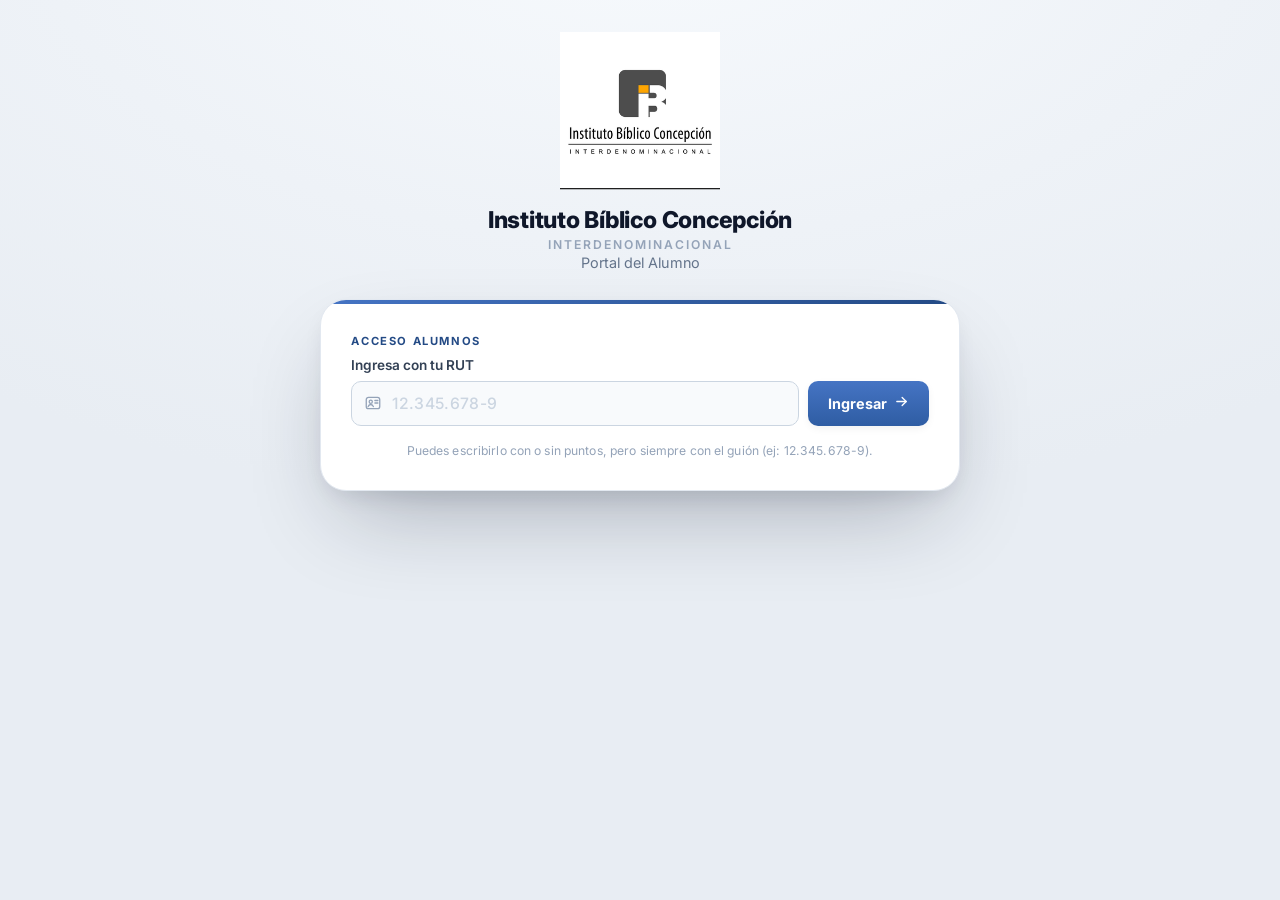
==== index.html @ 270c4358 "Activar entrega de trabajos con la aplicación web de Google Apps Script Co-Authored-By: Claude Opus " ====
<!DOCTYPE html>
<html lang="es">
<head>
<meta charset="UTF-8">
<meta name="viewport" content="width=device-width, initial-scale=1.0">
<title>Portal del Alumno · Instituto Bíblico Concepción</title>
<link rel="preconnect" href="https://fonts.googleapis.com">
<link rel="preconnect" href="https://fonts.gstatic.com" crossorigin>
<link href="https://fonts.googleapis.com/css2?family=Inter:wght@400;500;600;700;800&display=swap" rel="stylesheet">
<style>
/* =====================================================================
   DESIGN TOKENS
   ===================================================================== */
:root {
  --blue-50:  #eef4fc;
  --blue-100: #dce7f7;
  --blue-400: #4574c4;
  --blue-500: #2f5da3;
  --blue-600: #234a85;
  --blue-700: #1a3866;
  --ink-900: #0f172a;
  --ink-800: #1e293b;
  --ink-700: #334155;
  --ink-500: #64748b;
  --ink-400: #94a3b8;
  --ink-300: #cbd5e1;
  --surface: #ffffff;
  --surface-soft: #f8fafc;
  --surface-sunk: #eef2f7;
  --border: #e2e8f0;
  --border-strong: #cbd5e1;
  --success-bg: #e6f9f0; --success: #17915a;
  --danger-bg:  #fdeeee; --danger:  #c8392f;
  --warn-bg:    #fff6e0; --warn:    #b9740f;
  --info-bg:    #eaf1ff; --info:    #2b6cb0;
  --violet-bg:  #f3e8ff; --violet:  #7c3aed;
  --sidebar-bg: linear-gradient(165deg, #0a1730 0%, #132a4d 55%, #1b3663 100%);
  --sidebar-text: rgba(255,255,255,.66);
  --sidebar-text-strong: #ffffff;
  --sidebar-accent: #63a4ff;
  --sidebar-accent-strong: #8fc0ff;
  --sidebar-active-bg: linear-gradient(90deg, rgba(99,164,255,.24), rgba(99,164,255,.09));
  --sidebar-hover-bg: rgba(99,164,255,.12);
  --sidebar-border: rgba(255,255,255,.08);
  --radius-xs: 8px; --radius-sm: 10px; --radius-md: 14px; --radius-lg: 20px; --radius-xl: 26px;
  --shadow-xs: 0 1px 2px rgba(15,23,42,.05);
  --shadow-sm: 0 3px 10px -2px rgba(15,23,42,.08);
  --shadow-md: 0 10px 28px -8px rgba(15,23,42,.14);
  --shadow-lg: 0 24px 55px -16px rgba(15,23,42,.22);
  --shadow-xl: 0 40px 90px -24px rgba(15,23,42,.30), 0 10px 26px -10px rgba(15,23,42,.14);
  --ease: cubic-bezier(.4,0,.2,1);
}

* { box-sizing: border-box; margin: 0; padding: 0; }
body {
  font-family: 'Inter', -apple-system, BlinkMacSystemFont, 'Segoe UI', Roboto, Arial, sans-serif;
  background: radial-gradient(1100px 600px at 50% -10%, #f7fafd 0%, #eef2f7 55%, #e8edf3 100%);
  color: var(--ink-900);
  min-height: 100vh;
  padding: 2rem 1rem;
  -webkit-font-smoothing: antialiased;
}
.container { max-width: 640px; margin: 0 auto; transition: max-width .3s var(--ease); }
body.logged-in .container { max-width: 1060px; }

.header { text-align: center; margin-bottom: 1.75rem; transition: margin .25s var(--ease); }
.header img { width: 160px; height: 160px; object-fit: contain; margin-bottom: 0.6rem; transition: width .25s var(--ease), height .25s var(--ease); }
.header h1 { font-size: 1.45rem; color: var(--ink-900); font-weight: 800; margin-bottom: 0.2rem; letter-spacing: -0.01em; }
.header .sub1 { color: var(--ink-400); font-size:0.76rem; letter-spacing:2px; text-transform:uppercase; margin-bottom:0.15rem; font-weight: 600; }
.header .sub2 { font-size: 0.9rem; color: var(--ink-500); }
body.logged-in .header { margin-bottom: 1.1rem; }
body.logged-in .header img { width: 84px; height: 84px; }
body.logged-in .header h1 { font-size: 1.18rem; }

.card {
  position: relative;
  background: var(--surface);
  border: 1px solid var(--border);
  border-radius: var(--radius-xl);
  padding: 2.1rem 1.9rem 1.9rem;
  box-shadow: var(--shadow-xl), inset 0 1px 0 rgba(255,255,255,.7);
  overflow: hidden;
}
.card::before {
  content: ""; position: absolute; top: 0; left: 0; right: 0; height: 4px;
  background: linear-gradient(90deg, var(--blue-400), var(--blue-600), var(--blue-400));
  background-size: 200% 100%;
}
.login-eyebrow {
  font-size: 0.7rem; font-weight: 700; letter-spacing: 1.6px; text-transform: uppercase;
  color: var(--blue-600); margin-bottom: 0.55rem;
}
label { display: block; font-size: 0.85rem; color: var(--ink-700); margin-bottom: 8px; font-weight: 600; }
.input-row { display: flex; gap: 9px; }
.input-wrap { position: relative; flex: 1; min-width: 0; }
.input-wrap .input-icon {
  position: absolute; left: 13px; top: 50%; transform: translateY(-50%);
  color: var(--ink-400); display: flex; pointer-events: none; transition: color .18s var(--ease);
}
.input-wrap .input-icon svg { width: 18px; height: 18px; }
.input-wrap:focus-within .input-icon { color: var(--blue-500); }
input[type=text] {
  width: 100%; padding: 12px 15px 12px 40px; border: 1.5px solid var(--border-strong); border-radius: var(--radius-sm);
  font-size: 0.98rem; font-family: inherit; font-weight: 600; letter-spacing: 0.02em; color: var(--ink-900);
  outline: none; transition: border-color .18s var(--ease), box-shadow .18s var(--ease), background .18s var(--ease);
  background: var(--surface-soft);
}
input[type=text]::placeholder { font-weight: 500; color: var(--ink-300); }
input[type=text]:focus { border-color: var(--blue-400); box-shadow: 0 0 0 4px rgba(69,116,196,.16); background: var(--surface); }
input[type=text].input-invalid { border-color: #eab3ac; }
button {
  position: relative; padding: 11px 20px; background: linear-gradient(180deg, var(--blue-400), var(--blue-500));
  color: #fff; border: none; border-radius: var(--radius-sm); font-family: inherit; font-size: 0.9rem;
  cursor: pointer; font-weight: 700; white-space: nowrap; transition: transform .15s var(--ease), box-shadow .15s var(--ease), background .15s var(--ease), filter .15s var(--ease);
  box-shadow: var(--shadow-sm);
}
button:hover { background: linear-gradient(180deg, var(--blue-500), var(--blue-600)); transform: translateY(-2px); box-shadow: var(--shadow-md); }
button:active { transform: translateY(0); filter: brightness(.97); }
button:disabled { cursor: default; transform: none !important; }
#btn-ingresar { display: inline-flex; align-items: center; justify-content: center; min-width: 118px; }
#btn-ingresar .btn-idle { display: inline-flex; align-items: center; gap: 7px; }
#btn-ingresar .btn-idle svg { width: 15px; height: 15px; transition: transform .18s var(--ease); }
#btn-ingresar:hover .btn-idle svg { transform: translateX(2px); }
#btn-ingresar .btn-loading { display: none; align-items: center; gap: 8px; }
#btn-ingresar.is-loading .btn-idle { display: none; }
#btn-ingresar.is-loading .btn-loading { display: inline-flex; }
#btn-ingresar.is-loading { background: linear-gradient(180deg, var(--blue-500), var(--blue-600)); box-shadow: var(--shadow-sm); }
.spinner {
  width: 15px; height: 15px; border-radius: 50%;
  border: 2px solid rgba(255,255,255,.45); border-top-color: #fff;
  animation: spin .65s linear infinite;
}
@keyframes spin { to { transform: rotate(360deg); } }
.error {
  display: none; align-items: flex-start; gap: 9px;
  background: var(--danger-bg); border: 1px solid #f6c9c5; border-radius: var(--radius-sm);
  padding: 11px 13px; font-size: 0.84rem; color: var(--danger); margin-top: 12px; line-height: 1.45;
}
.error .error-icon { flex-shrink: 0; margin-top: 1px; }
.error .error-icon svg { width: 16px; height: 16px; }
.hint { font-size: 0.76rem; color: var(--ink-400); text-align: center; margin-top: 16px; line-height: 1.5; letter-spacing: 0.01em; }

/* =====================================================================
   DASHBOARD SHELL
   ===================================================================== */
#vista-panel { display: none; }
.dashboard-shell {
  background: var(--surface);
  border: 1px solid var(--border);
  border-radius: var(--radius-lg);
  box-shadow: var(--shadow-lg);
  overflow: hidden;
}
.dashboard-topbar {
  display: flex; align-items: center; gap: 14px;
  padding: 1.1rem 1.4rem; border-bottom: 1px solid var(--border);
  background: var(--surface-soft);
}
.avatar {
  width: 46px; height: 46px; border-radius: 50%;
  background: linear-gradient(160deg, var(--blue-100), #b9d0ee);
  color: var(--blue-700); display: flex; align-items: center; justify-content: center;
  font-size: 15px; font-weight: 800; flex-shrink: 0; box-shadow: inset 0 0 0 1px rgba(35,74,133,.18);
}
.alumno-nombre { font-size: 1rem; font-weight: 700; color: var(--ink-900); line-height: 1.25; }
.alumno-rut { font-size: 0.79rem; color: var(--ink-400); margin-top: 1px; }
.topbar-actions { margin-left: auto; display: flex; align-items: center; gap: 8px; }
.icon-btn {
  display: inline-flex; align-items: center; justify-content: center;
  width: 34px; height: 34px; border-radius: var(--radius-xs);
  background: var(--surface); border: 1px solid var(--border-strong); color: var(--ink-500);
  cursor: pointer; transition: all .15s var(--ease); box-shadow: none;
}
.icon-btn:hover { color: var(--blue-600); border-color: var(--blue-400); background: var(--blue-50); transform: none; box-shadow: var(--shadow-xs); }
.icon-btn svg { width: 17px; height: 17px; }
.btn-salir {
  display: inline-flex; align-items: center; gap: 6px;
  background: var(--surface); color: var(--ink-500); border: 1px solid var(--border-strong);
  font-size: 0.78rem; font-weight: 600; padding: 8px 13px; border-radius: var(--radius-xs); box-shadow: none;
}
.btn-salir svg { width: 15px; height: 15px; }
.btn-salir:hover { background: var(--danger-bg); color: var(--danger); border-color: #f3c9c3; transform: none; box-shadow: none; }

.app-shell { display: flex; align-items: stretch; min-height: 480px; }

/* ---- Sidebar / nav ---- */
.sidebar {
  width: 250px; flex-shrink: 0; background: var(--sidebar-bg);
  display: flex; flex-direction: column; gap: 4px; padding: 1rem 0.85rem;
  transition: width .22s var(--ease), padding .22s var(--ease);
}
.sidebar.collapsed { width: 72px; padding: 1rem 0.6rem; }
.sidebar-toggle {
  align-self: flex-end; display: inline-flex; align-items: center; justify-content: center;
  width: 30px; height: 30px; border-radius: var(--radius-xs); margin-bottom: 8px;
  background: transparent; border: 1px solid var(--sidebar-border); color: var(--sidebar-text);
  cursor: pointer; transition: all .18s var(--ease); box-shadow: none;
}
.sidebar-toggle:hover { background: var(--sidebar-hover-bg); color: #fff; transform: none; box-shadow: none; }
.sidebar-toggle svg { width: 15px; height: 15px; transition: transform .22s var(--ease); }
.sidebar.collapsed .sidebar-toggle { align-self: center; }
.sidebar.collapsed .sidebar-toggle svg { transform: rotate(180deg); }

.nav-list { display: flex; flex-direction: column; gap: 2px; flex: 1; }
.nav-item {
  display: flex; align-items: center; gap: 12px; width: 100%;
  padding: 10px 12px; border-radius: var(--radius-sm); border: none; background: transparent;
  color: var(--sidebar-text); font-family: inherit; font-size: 0.85rem; font-weight: 600;
  text-align: left; cursor: pointer; transition: background .18s var(--ease), color .18s var(--ease), transform .18s var(--ease);
  box-shadow: none; position: relative;
}
.nav-item:hover { background: var(--sidebar-hover-bg); color: var(--sidebar-text-strong); transform: translateX(2px); box-shadow: none; }
.nav-item.active {
  background: var(--sidebar-active-bg); color: var(--sidebar-accent-strong); font-weight: 700;
  box-shadow: inset 3px 0 0 var(--sidebar-accent), 0 4px 14px -6px rgba(99,164,255,.45);
}
.nav-item.active:hover { transform: none; }
.nav-item svg { width: 19px; height: 19px; flex-shrink: 0; }
.nav-item .nav-label { overflow: hidden; text-overflow: ellipsis; white-space: nowrap; }
.sidebar.collapsed .nav-item { justify-content: center; padding: 10px; }
.sidebar.collapsed .nav-item .nav-label { display: none; }
.nav-exit {
  display: none; /* the topbar already exposes Salir; kept for potential future use */
}

/* ---- Main content ---- */
.main-content { flex: 1; min-width: 0; padding: 1.6rem; background: var(--surface); overflow-x: hidden; }

@media (min-width: 769px) {
  .sidebar-toggle { display: inline-flex; }
}
@media (max-width: 768px) {
  .app-shell { flex-direction: column; }
  .sidebar {
    width: 100% !important; padding: .85rem; background: var(--surface-soft);
    border-bottom: 1px solid var(--border);
  }
  .sidebar-toggle { display: none; }
  .nav-list { display: grid; grid-template-columns: repeat(4, minmax(0, 1fr)); gap: 8px; }
  .nav-item {
    flex-direction: column; gap: 6px; padding: 10px 4px; text-align: center; min-width: 0;
    color: var(--ink-500); background: var(--surface); border: 1px solid var(--border);
    font-size: 0.68rem; line-height: 1.2; box-shadow: var(--shadow-xs);
  }
  .nav-item svg { width: 20px; height: 20px; }
  .nav-item .nav-label { white-space: normal; overflow: visible; text-overflow: clip; overflow-wrap: break-word; }
  .nav-item:hover { background: var(--blue-50); color: var(--blue-600); border-color: var(--blue-400); }
  .nav-item.active { background: var(--blue-100); color: var(--blue-700); border-color: var(--blue-400); box-shadow: none; }
  .main-content { padding: 1.1rem .95rem; }
}

/* =====================================================================
   Cards & content components
   ===================================================================== */
.curso-card {
  background: var(--surface); border: 1px solid var(--border); border-radius: var(--radius-md);
  padding: 1.25rem 1.3rem; margin-bottom: 16px; box-shadow: var(--shadow-xs);
  transition: box-shadow .18s var(--ease), border-color .18s var(--ease);
}
.curso-card:hover { box-shadow: var(--shadow-sm); border-color: var(--border-strong); }
.curso-titulo { display:flex; align-items:center; gap:9px; font-size: 1rem; font-weight: 700; color: var(--ink-900); margin-bottom: 1rem; letter-spacing: -0.005em; }
.curso-titulo svg { width: 18px; height: 18px; color: var(--blue-600); flex-shrink: 0; }
.curso-badge { display: inline-block; font-size: 0.72rem; font-weight: 700; padding: 3px 11px; border-radius: 99px; background: var(--blue-100); color: var(--blue-700); }

/* Asistencia */
.asistencia-summary {
  display: flex; align-items: center; justify-content: space-between;
  background: var(--surface-soft); border: 1px solid var(--border); border-radius: var(--radius-sm);
  padding: 13px 17px; margin-bottom: 12px;
}
.asistencia-pct { font-size: 1.4rem; font-weight: 800; letter-spacing: -0.02em; }
.asistencia-log { display: flex; flex-wrap: wrap; gap: 7px; }
.asistencia-chip {
  font-size: 0.73rem; font-weight: 600; padding: 6px 11px; border-radius: var(--radius-xs);
  display: flex; flex-direction: column; align-items: center; min-width: 66px; gap: 2px;
  border: 1px solid transparent;
}
.asistencia-chip .fecha { font-size: 0.66rem; font-weight: 500; opacity: 0.72; }
.asistencia-chip .chip-row { display: flex; align-items: center; gap: 4px; }
.asistencia-chip svg { width: 13px; height: 13px; flex-shrink: 0; }
.presente { background: var(--success-bg); color: var(--success); }
.ausente { background: var(--danger-bg); color: var(--danger); }
.atraso { background: var(--warn-bg); color: var(--warn); }
.media-clase { background: #e3f6fa; color: #0d7f95; }

/* Observaciones y Avisos (lista general) */
.aviso-item {
  background: var(--surface); border: 1px solid var(--border); border-radius: var(--radius-sm);
  padding: 13px 15px; margin-bottom: 11px; transition: box-shadow .18s var(--ease), border-color .18s var(--ease);
}
.aviso-item:hover { box-shadow: var(--shadow-sm); border-color: var(--border-strong); }
.aviso-fecha {
  font-size: 0.71rem; color: var(--ink-400); font-weight: 700; text-transform: uppercase; letter-spacing: 0.5px;
  margin-bottom: 5px; display: flex; align-items: center; gap: 6px;
}
.aviso-fecha svg { width: 13px; height: 13px; flex-shrink: 0; }
.aviso-titulo { font-size: 0.92rem; font-weight: 700; color: var(--ink-900); margin-bottom: 4px; display: flex; align-items: center; gap: 6px; }
.aviso-titulo svg { width: 15px; height: 15px; color: var(--blue-600); flex-shrink: 0; }
.aviso-texto { font-size: 0.85rem; color: var(--ink-700); line-height: 1.55; }
.sin-avisos { font-size: 0.85rem; color: var(--ink-400); text-align: center; padding: 26px 10px; }

/* Horario */
.horario-row {
  display: flex; align-items: center; gap: 12px; background: var(--surface); border: 1px solid var(--border);
  border-radius: var(--radius-sm); padding: 13px 15px; margin-bottom: 9px; flex-wrap: wrap;
  transition: box-shadow .18s var(--ease), border-color .18s var(--ease);
}
.horario-row:hover { box-shadow: var(--shadow-sm); border-color: var(--border-strong); }
.horario-dia { font-size: 0.86rem; font-weight: 700; color: var(--ink-900); min-width: 82px; }
.horario-hora { font-size: 0.82rem; color: var(--ink-500); }
.modalidad-badge { font-size: 0.71rem; font-weight: 700; padding: 4px 11px; border-radius: 99px; margin-left: auto; }
.presencial { background: var(--info-bg); color: var(--info); }
.online { background: var(--violet-bg); color: var(--violet); }
.hibrido { background: var(--blue-100); color: var(--blue-700); }
.horario-lugar { font-size: 0.79rem; color: var(--ink-400); width: 100%; }

/* Materiales */
.material-item {
  display: flex; align-items: center; gap: 13px; background: var(--surface); border: 1px solid var(--border);
  border-radius: var(--radius-sm); padding: 11px 15px; margin-bottom: 9px;
  transition: box-shadow .18s var(--ease), border-color .18s var(--ease), transform .18s var(--ease);
}
.material-item:hover { box-shadow: var(--shadow-sm); border-color: var(--border-strong); transform: translateY(-1px); }
.material-icon {
  width: 36px; height: 36px; border-radius: var(--radius-xs); flex-shrink: 0;
  background: var(--blue-50); color: var(--blue-600); display: flex; align-items: center; justify-content: center;
}
.material-icon svg { width: 18px; height: 18px; }
.material-info { flex: 1; min-width: 0; }
.material-nombre { font-size: 0.89rem; font-weight: 600; color: var(--ink-900); }
.material-desc { font-size: 0.77rem; color: var(--ink-400); margin-top: 2px; line-height: 1.4; }
a.btn-descargar {
  display: inline-flex; align-items: center; gap: 6px; text-decoration: none;
  background: linear-gradient(180deg, var(--blue-400), var(--blue-500)); color: #fff;
  font-size: 0.78rem; font-weight: 700; padding: 8px 15px; border-radius: 99px; white-space: nowrap;
  transition: transform .15s var(--ease), box-shadow .15s var(--ease), background .15s var(--ease);
  box-shadow: var(--shadow-xs);
}
a.btn-descargar svg { width: 14px; height: 14px; }
a.btn-descargar:hover { background: linear-gradient(180deg, var(--blue-500), var(--blue-600)); transform: translateY(-1px); box-shadow: var(--shadow-sm); }
.material-audio { align-items: flex-start; flex-direction: column; }
.material-audio audio { width: 100%; margin-top: 8px; height: 36px; }
.sin-materiales { font-size: 0.84rem; color: var(--ink-400); text-align: center; padding: 14px; }

/* Notas */
.notas-grid { display: grid; grid-template-columns: repeat(3, 1fr); gap: 10px; margin-bottom: 14px; }
.notas-grid-2 { grid-template-columns: repeat(2, 1fr); }
.grupo-titulo {
  font-size: 0.78rem; font-weight: 700; color: var(--ink-400); text-transform: uppercase; letter-spacing: 0.8px;
  margin: 4px 0 12px; padding-bottom: 8px; border-bottom: 1px solid var(--border);
  display: flex; align-items: center; gap: 7px;
}
.grupo-titulo svg { width: 14px; height: 14px; color: var(--blue-600); }
.grupo-titulo + .curso-card { margin-top: 0; }
.curso-card + .grupo-titulo { margin-top: 22px; }
.nota-box { background: var(--surface-soft); border: 1px solid var(--border); border-radius: var(--radius-sm); padding: 13px 8px; text-align: center; }
.nota-label { font-size: 0.71rem; color: var(--ink-400); margin-bottom: 6px; font-weight: 700; text-transform: uppercase; letter-spacing: 0.4px; }
.nota-valor { font-size: 1.5rem; font-weight: 800; color: var(--ink-900); letter-spacing: -0.02em; }
.nota-valor .pendiente { font-size: 0.85rem; color: var(--ink-300); font-weight: 500; }
.promedio-row {
  display: flex; align-items: center; justify-content: space-between; background: var(--surface-soft);
  border: 1px solid var(--border); border-radius: var(--radius-sm); padding: 13px 17px;
}
.promedio-label { font-size: 0.82rem; color: var(--ink-500); font-weight: 600; }
.promedio-valor { font-size: 1.35rem; font-weight: 800; letter-spacing: -0.02em; }
.estado-badge { display: inline-flex; align-items: center; gap: 5px; font-size: 0.78rem; font-weight: 700; padding: 6px 14px; border-radius: 99px; }
.estado-badge svg { width: 13px; height: 13px; }
.aprobado { background: var(--success-bg); color: var(--success); }
.reprobado { background: var(--danger-bg); color: var(--danger); }
.pendiente-badge { background: var(--warn-bg); color: var(--warn); }
.nota-pie { font-size: 0.76rem; color: var(--ink-400); text-align: center; margin-top: 14px; line-height: 1.5; }

/* Entrega de trabajos */
.entrega-form label { margin-bottom: 6px; font-size: 0.8rem; }
.entrega-form select, .entrega-form textarea {
  width: 100%; border: 1.5px solid var(--border-strong); border-radius: var(--radius-sm); background: var(--surface-soft);
  font-family: inherit; font-size: 0.92rem; color: var(--ink-900); padding: 10px 12px; margin-bottom: 12px; outline: none;
}
.entrega-form textarea { min-height: 70px; resize: vertical; line-height: 1.45; }
.entrega-form select:focus, .entrega-form textarea:focus { border-color: var(--blue-400); box-shadow: 0 0 0 4px rgba(69,116,196,.16); background: var(--surface); }
.dropzone {
  border: 2px dashed var(--border-strong); border-radius: var(--radius-sm); background: var(--surface-soft);
  padding: 26px 16px; text-align: center; cursor: pointer; margin-bottom: 12px; color: var(--ink-500);
  transition: border-color .15s var(--ease), background .15s var(--ease);
}
.dropzone:hover, .dropzone.over { border-color: var(--blue-400); background: var(--blue-50); }
.dropzone svg { width: 30px; height: 30px; color: var(--blue-500); margin-bottom: 6px; }
.dropzone-titulo { font-size: 0.92rem; font-weight: 700; color: var(--ink-800); }
.dropzone-sub { font-size: 0.76rem; color: var(--ink-400); margin-top: 3px; }
.dropzone-link { color: var(--blue-500); text-decoration: underline; }
.archivo-elegido { display: none; align-items: center; gap: 12px; border: 1px solid var(--border); border-radius: var(--radius-sm); padding: 10px 13px; margin-bottom: 12px; background: var(--surface); }
.archivo-elegido .material-info { min-width: 0; }
.archivo-elegido .material-nombre { overflow-wrap: anywhere; }
button.btn-quitar { background: none; color: var(--ink-500); box-shadow: none; padding: 6px 10px; font-size: 0.78rem; border: 1px solid var(--border); }
button.btn-quitar:hover { background: var(--surface-sunk); color: var(--ink-800); transform: none; box-shadow: none; }
.entrega-botones button { display: inline-flex; align-items: center; gap: 7px; font-size: 0.88rem; }
.entrega-botones button svg { width: 16px; height: 16px; }
.entrega-msg { display: none; font-size: 0.85rem; border-radius: var(--radius-sm); padding: 11px 13px; margin-top: 12px; line-height: 1.45; }
.entrega-msg.ok { display: block; background: #e7f7ee; color: #146c3a; border: 1px solid #bfe6cf; }
.entrega-msg.error { display: block; background: #fdecea; color: #b42318; border: 1px solid #f5c6c0; }
.entrega-msg.info { display: block; background: var(--blue-50); color: var(--blue-700); border: 1px solid var(--blue-100); }
.entrega-historial { margin-top: 4px; }
.entrega-historial .material-item { margin-bottom: 7px; }

/* Contacto del profesor */
.profesor-perfil { display: flex; align-items: center; gap: 16px; margin-bottom: 1.1rem; }
.profesor-foto {
  width: 92px; height: 92px; border-radius: 50%; flex-shrink: 0; overflow: hidden;
  background: linear-gradient(180deg, var(--blue-100), var(--blue-50)); border: 3px solid var(--surface);
  box-shadow: 0 0 0 1.5px var(--blue-100), var(--shadow-sm);
  display: flex; align-items: center; justify-content: center;
  font-size: 1.9rem; font-weight: 800; color: var(--blue-600);
}
.profesor-foto img { width: 100%; height: 100%; object-fit: cover; display: block; }
.profesor-nombre { font-size: 1.15rem; font-weight: 800; color: var(--ink-900); }
.profesor-cargo { font-size: 0.8rem; color: var(--ink-500); margin-top: 2px; }
a.contacto-item { text-decoration: none; color: inherit; }
.contacto-item .material-icon.wsp { background: #e7f7ee; color: #1a8f4c; }
.contacto-valor { font-size: 0.95rem; font-weight: 700; color: var(--blue-600); margin-top: 2px; overflow-wrap: anywhere; }
.contacto-item .material-icon.wsp + .material-info .contacto-valor { color: #1a8f4c; }
.mensaje-form label { margin-bottom: 6px; font-size: 0.8rem; }
.mensaje-form select, .mensaje-form textarea {
  width: 100%; border: 1.5px solid var(--border-strong); border-radius: var(--radius-sm); background: var(--surface-soft);
  font-family: inherit; font-size: 0.92rem; color: var(--ink-900); padding: 10px 12px; margin-bottom: 12px; outline: none;
}
.mensaje-form textarea { min-height: 120px; resize: vertical; line-height: 1.45; }
.mensaje-form select:focus, .mensaje-form textarea:focus { border-color: var(--blue-400); box-shadow: 0 0 0 4px rgba(69,116,196,.16); background: var(--surface); }
.mensaje-botones { display: flex; gap: 9px; flex-wrap: wrap; }
.mensaje-botones button { display: inline-flex; align-items: center; gap: 7px; font-size: 0.85rem; }
.mensaje-botones button svg { width: 16px; height: 16px; }
.mensaje-botones button.btn-wsp { background: linear-gradient(180deg, #25b565, #1a8f4c); }
.mensaje-botones button.btn-wsp:hover { background: linear-gradient(180deg, #1f9f58, #167a41); }
.mensaje-nota { font-size: 0.76rem; color: var(--ink-400); margin-top: 10px; line-height: 1.45; }
.mensaje-error { font-size: 0.8rem; color: #b42318; margin: -4px 0 10px; display: none; }

@media (max-width: 420px) {
  .notas-grid { grid-template-columns: 1fr 1fr; }
}
</style>
</head>
<body>
<div class="container">

  <div class="header">
    <img id="logo-ibc" alt="Instituto Bíblico Concepción" src="">
    <h1>Instituto Bíblico Concepción</h1>
    <p class="sub1">Interdenominacional</p>
    <p class="sub2">Portal del Alumno</p>
  </div>

  <!-- ============ VISTA: INGRESO ============ -->
  <div class="card" id="vista-login">
    <div class="login-eyebrow">Acceso alumnos</div>
    <label for="rut-input">Ingresa con tu RUT</label>
    <div class="input-row">
      <div class="input-wrap">
        <span class="input-icon ico-idcard"></span>
        <input type="text" id="rut-input" placeholder="12.345.678-9" maxlength="12" autocomplete="off" inputmode="text">
      </div>
      <button id="btn-ingresar" onclick="ingresar()">
        <span class="btn-idle">Ingresar<span class="ico-arrow"></span></span>
        <span class="btn-loading"><span class="spinner"></span>Verificando…</span>
      </button>
    </div>
    <div class="error" id="error-msg"><span class="error-icon ico-alert"></span><span class="error-text"></span></div>
    <p class="hint">Puedes escribirlo con o sin puntos, pero siempre con el guión (ej: 12.345.678-9).</p>
  </div>

  <!-- ============ VISTA: PANEL DEL ALUMNO ============ -->
  <div class="dashboard-shell" id="vista-panel">
    <div class="dashboard-topbar">
      <div class="avatar" id="avatar"></div>
      <div>
        <div class="alumno-nombre" id="alumno-nombre"></div>
        <div class="alumno-rut" id="alumno-rut-display"></div>
      </div>
      <div class="topbar-actions">
        <button class="btn-salir" onclick="salir()"><span class="ico-salir"></span>Salir</button>
      </div>
    </div>

    <div class="app-shell">
      <aside class="sidebar" id="sidebar">
        <button class="sidebar-toggle" id="sidebar-toggle" onclick="toggleSidebar()" title="Contraer/expandir menú" aria-label="Contraer o expandir menú"><span class="ico-toggle"></span></button>
        <nav class="nav-list">
          <button class="nav-item active" id="tab-materiales" onclick="mostrarSeccion('materiales')" title="Materias y Materiales"><span class="ico-materiales"></span><span class="nav-label">Materias y Materiales</span></button>
          <button class="nav-item" id="tab-tareas" onclick="mostrarSeccion('tareas')" title="Tareas a Realizar"><span class="ico-tareas"></span><span class="nav-label">Tareas a Realizar</span></button>
          <button class="nav-item" id="tab-entregas" onclick="mostrarSeccion('entregas')" title="Entrega de Trabajos"><span class="ico-entregas"></span><span class="nav-label">Entrega de Trabajos</span></button>
          <button class="nav-item" id="tab-trabajogrupo" onclick="mostrarSeccion('trabajogrupo')" title="Trabajo en Grupo"><span class="ico-grupo"></span><span class="nav-label">Trabajo en Grupo</span></button>
          <button class="nav-item" id="tab-notas" onclick="mostrarSeccion('notas')" title="Mis Calificaciones"><span class="ico-notas"></span><span class="nav-label">Mis Calificaciones</span></button>
          <button class="nav-item" id="tab-asistencia" onclick="mostrarSeccion('asistencia')" title="Mi Asistencia"><span class="ico-asistencia"></span><span class="nav-label">Mi Asistencia</span></button>
          <button class="nav-item" id="tab-observaciones" onclick="mostrarSeccion('observaciones')" title="Observaciones"><span class="ico-observaciones"></span><span class="nav-label">Observaciones</span></button>
          <button class="nav-item" id="tab-avisos" onclick="mostrarSeccion('avisos')" title="Avisos Generales"><span class="ico-avisos"></span><span class="nav-label">Avisos Generales</span></button>
          <button class="nav-item" id="tab-horario" onclick="mostrarSeccion('horario')" title="Horario y Modalidad"><span class="ico-horario"></span><span class="nav-label">Horario y Modalidad</span></button>
          <button class="nav-item" id="tab-profesor" onclick="mostrarSeccion('profesor')" title="Contacto del Profesor"><span class="ico-profesor"></span><span class="nav-label">Contacto del Profesor</span></button>
        </nav>
      </aside>

      <main class="main-content">
        <div id="seccion-materiales"></div>
        <div id="seccion-tareas" style="display:none;"></div>
        <div id="seccion-entregas" style="display:none;"></div>
        <div id="seccion-trabajogrupo" style="display:none;"></div>
        <div id="seccion-notas" style="display:none;"></div>
        <div id="seccion-asistencia" style="display:none;"></div>
        <div id="seccion-observaciones" style="display:none;"></div>
        <div id="seccion-avisos" style="display:none;"></div>
        <div id="seccion-horario" style="display:none;"></div>
        <div id="seccion-profesor" style="display:none;"></div>
      </main>
    </div>
  </div>

</div>

<script>
/* =====================================================================
   1) LOGO (imagen en base64 — no modificar)
   ===================================================================== */
const LOGO_B64 = "[data-uri]";
document.getElementById('logo-ibc').src = LOGO_B64;

/* =====================================================================
   1b) ICONOS (SVG minimalistas estilo Lucide — no es necesario editar)
   ===================================================================== */
const ICONS = {
  upload: '<svg viewBox="0 0 24 24" fill="none" stroke="currentColor" stroke-width="1.8" stroke-linecap="round" stroke-linejoin="round"><path d="M12 15.5V4"/><path d="M7.5 8.5L12 4l4.5 4.5"/><path d="M4.5 15v3a2 2 0 0 0 2 2h11a2 2 0 0 0 2-2v-3"/></svg>',
  whatsapp: '<svg viewBox="0 0 24 24" fill="none" stroke="currentColor" stroke-width="1.8" stroke-linecap="round" stroke-linejoin="round"><path d="M4.2 19.8l1.2-4.1A8.3 8.3 0 1 1 8.6 19l-4.4.8z"/><path d="M9.2 8.6c.2-.5.5-.6.8-.6h.5c.2 0 .4.1.5.4l.6 1.5c.1.2 0 .4-.1.6l-.5.6c.6 1.2 1.5 2.1 2.7 2.7l.6-.5c.2-.1.4-.2.6-.1l1.5.6c.3.1.4.3.4.5v.5c0 .3-.1.6-.6.8-1.3.6-3.2 0-4.8-1.6S8.6 9.9 9.2 8.6z"/></svg>',
  mail: '<svg viewBox="0 0 24 24" fill="none" stroke="currentColor" stroke-width="1.8" stroke-linecap="round" stroke-linejoin="round"><rect x="3" y="5" width="18" height="14" rx="2.5"/><path d="M3.5 6.5l8.5 6.5 8.5-6.5"/></svg>',
  send: '<svg viewBox="0 0 24 24" fill="none" stroke="currentColor" stroke-width="1.9" stroke-linecap="round" stroke-linejoin="round"><path d="M20.5 3.5L10 14"/><path d="M20.5 3.5l-6.5 17-4-6.5-6.5-4z"/></svg>',
  user: '<svg viewBox="0 0 24 24" fill="none" stroke="currentColor" stroke-width="1.75" stroke-linecap="round" stroke-linejoin="round"><circle cx="12" cy="8" r="3.8"/><path d="M4.5 20.5c0-4 3.4-6.5 7.5-6.5s7.5 2.5 7.5 6.5"/></svg>',
  book: '<svg viewBox="0 0 24 24" fill="none" stroke="currentColor" stroke-width="1.75" stroke-linecap="round" stroke-linejoin="round"><path d="M12 7c-1.8-1.6-4.2-2.3-7.5-2.3v13c3.3 0 5.7.7 7.5 2.3 1.8-1.6 4.2-2.3 7.5-2.3v-13c-3.3 0-5.7.7-7.5 2.3z"/><path d="M12 7v13"/></svg>',
  tasks: '<svg viewBox="0 0 24 24" fill="none" stroke="currentColor" stroke-width="1.75" stroke-linecap="round" stroke-linejoin="round"><rect x="3.5" y="3.5" width="17" height="17" rx="4"/><path d="M8 12.5l2.6 2.6L16.5 9"/></svg>',
  users: '<svg viewBox="0 0 24 24" fill="none" stroke="currentColor" stroke-width="1.75" stroke-linecap="round" stroke-linejoin="round"><circle cx="9" cy="8" r="3.3"/><path d="M2.8 20c0-3.3 2.7-5.7 6.2-5.7s6.2 2.4 6.2 5.7"/><path d="M15.5 4.8a3.3 3.3 0 0 1 0 6.4"/><path d="M17.3 14.4c2.4.6 4 2.6 4 5.6"/></svg>',
  chart: '<svg viewBox="0 0 24 24" fill="none" stroke="currentColor" stroke-width="1.75" stroke-linecap="round" stroke-linejoin="round"><path d="M4 20V11"/><path d="M12 20V4"/><path d="M20 20v-7.5"/><path d="M2.5 20h19"/></svg>',
  calendarCheck: '<svg viewBox="0 0 24 24" fill="none" stroke="currentColor" stroke-width="1.75" stroke-linecap="round" stroke-linejoin="round"><rect x="3.5" y="5" width="17" height="15.5" rx="3"/><path d="M3.5 9.5h17"/><path d="M8 3v4"/><path d="M16 3v4"/><path d="M8.3 14.5l2.2 2.2 4.4-4.4"/></svg>',
  fileEdit: '<svg viewBox="0 0 24 24" fill="none" stroke="currentColor" stroke-width="1.75" stroke-linecap="round" stroke-linejoin="round"><path d="M13.5 3.5H7a2 2 0 0 0-2 2v13a2 2 0 0 0 2 2h10a2 2 0 0 0 2-2V9z"/><path d="M13.5 3.5V9H19"/><path d="M9 14.2l4.6-4.6 2 2-4.6 4.6H9z"/></svg>',
  megaphone: '<svg viewBox="0 0 24 24" fill="none" stroke="currentColor" stroke-width="1.75" stroke-linecap="round" stroke-linejoin="round"><path d="M3.5 10v4a1 1 0 0 0 1 1h1.3l5.8 4.3V4.7L5.8 9H4.5a1 1 0 0 0-1 1z"/><path d="M15 8.3a4 4 0 0 1 0 7.4"/></svg>',
  clock: '<svg viewBox="0 0 24 24" fill="none" stroke="currentColor" stroke-width="1.75" stroke-linecap="round" stroke-linejoin="round"><circle cx="12" cy="12" r="8.5"/><path d="M12 7.5V12l3 2"/></svg>',
  logout: '<svg viewBox="0 0 24 24" fill="none" stroke="currentColor" stroke-width="1.75" stroke-linecap="round" stroke-linejoin="round"><path d="M9.5 20.5h-4a1 1 0 0 1-1-1v-15a1 1 0 0 1 1-1h4"/><path d="M16 16.5l4.5-4.5-4.5-4.5"/><path d="M20.2 12h-11"/></svg>',
  panel: '<svg viewBox="0 0 24 24" fill="none" stroke="currentColor" stroke-width="2" stroke-linecap="round" stroke-linejoin="round"><path d="M15 5l-7 7 7 7"/></svg>',
  download: '<svg viewBox="0 0 24 24" fill="none" stroke="currentColor" stroke-width="1.9" stroke-linecap="round" stroke-linejoin="round"><path d="M12 3.5v11"/><path d="M7.5 10l4.5 4.5 4.5-4.5"/><path d="M5 19.5h14"/></svg>',
  external: '<svg viewBox="0 0 24 24" fill="none" stroke="currentColor" stroke-width="1.9" stroke-linecap="round" stroke-linejoin="round"><path d="M14 4.5h5.5V10"/><path d="M19.3 4.7l-8.6 8.6"/><path d="M17.5 13v5.5a1 1 0 0 1-1 1H5.5a1 1 0 0 1-1-1V7.5a1 1 0 0 1 1-1H11"/></svg>',
  checkCircle: '<svg viewBox="0 0 24 24" fill="none" stroke="currentColor" stroke-width="2" stroke-linecap="round" stroke-linejoin="round"><circle cx="12" cy="12" r="9"/><path d="M8 12.3l2.6 2.6L16.2 9"/></svg>',
  xCircle: '<svg viewBox="0 0 24 24" fill="none" stroke="currentColor" stroke-width="2" stroke-linecap="round" stroke-linejoin="round"><circle cx="12" cy="12" r="9"/><path d="M9 9l6 6"/><path d="M15 9l-6 6"/></svg>',
  halfCircle: '<svg viewBox="0 0 24 24" fill="none" stroke="currentColor" stroke-width="2"><circle cx="12" cy="12" r="9"/><path d="M12 3a9 9 0 0 1 0 18z" fill="currentColor" stroke="none"/></svg>',
  timer: '<svg viewBox="0 0 24 24" fill="none" stroke="currentColor" stroke-width="2" stroke-linecap="round" stroke-linejoin="round"><circle cx="12" cy="13" r="8"/><path d="M12 9.5V13l2.3 1.4"/><path d="M9.5 2h5"/></svg>',
  calendar: '<svg viewBox="0 0 24 24" fill="none" stroke="currentColor" stroke-width="1.9" stroke-linecap="round" stroke-linejoin="round"><rect x="3.5" y="5" width="17" height="15.5" rx="3"/><path d="M3.5 9.5h17"/><path d="M8 3v4"/><path d="M16 3v4"/></svg>',
  stack: '<svg viewBox="0 0 24 24" fill="none" stroke="currentColor" stroke-width="1.8" stroke-linecap="round" stroke-linejoin="round"><path d="M12 3.5l8.5 4.3L12 12l-8.5-4.2z"/><path d="M3.5 12.3l8.5 4.2 8.5-4.2"/><path d="M3.5 16.5l8.5 4.2 8.5-4.2"/></svg>',
  cap: '<svg viewBox="0 0 24 24" fill="none" stroke="currentColor" stroke-width="1.8" stroke-linecap="round" stroke-linejoin="round"><path d="M12 4.5l9.5 4.5-9.5 4.5-9.5-4.5z"/><path d="M6 11v5c0 1.4 2.7 2.5 6 2.5s6-1.1 6-2.5v-5"/><path d="M21.5 9v6"/></svg>',
  filePdf: '<svg viewBox="0 0 24 24" fill="none" stroke="currentColor" stroke-width="1.7" stroke-linecap="round" stroke-linejoin="round"><path d="M14 3H7a2 2 0 0 0-2 2v14a2 2 0 0 0 2 2h10a2 2 0 0 0 2-2V8z"/><path d="M14 3v5h5"/><path d="M9 14.5h1.4a1.3 1.3 0 0 0 0-2.6H9v4.8"/><path d="M13.2 16.7v-4.8h1.1c1.2 0 1.9.9 1.9 2.4s-.7 2.4-1.9 2.4h-1.1z"/></svg>',
  fileDoc: '<svg viewBox="0 0 24 24" fill="none" stroke="currentColor" stroke-width="1.7" stroke-linecap="round" stroke-linejoin="round"><path d="M14 3H7a2 2 0 0 0-2 2v14a2 2 0 0 0 2 2h10a2 2 0 0 0 2-2V8z"/><path d="M14 3v5h5"/><path d="M8.7 13h6.6"/><path d="M8.7 16.3h6.6"/></svg>',
  filePpt: '<svg viewBox="0 0 24 24" fill="none" stroke="currentColor" stroke-width="1.7" stroke-linecap="round" stroke-linejoin="round"><path d="M14 3H7a2 2 0 0 0-2 2v14a2 2 0 0 0 2 2h10a2 2 0 0 0 2-2V8z"/><path d="M14 3v5h5"/><path d="M9 17v-5h1.8a1.7 1.7 0 0 1 0 3.4H9"/></svg>',
  video: '<svg viewBox="0 0 24 24" fill="none" stroke="currentColor" stroke-width="1.7" stroke-linecap="round" stroke-linejoin="round"><rect x="2.7" y="5.5" width="14" height="13" rx="2.5"/><path d="M16.7 10l4.6-2.7v9.4L16.7 14"/></svg>',
  link: '<svg viewBox="0 0 24 24" fill="none" stroke="currentColor" stroke-width="1.8" stroke-linecap="round" stroke-linejoin="round"><path d="M9.5 14.5l5-5"/><path d="M11 6.5l1.2-1.2a3.6 3.6 0 0 1 5.1 5.1L16 11.6"/><path d="M13 17.5l-1.2 1.2a3.6 3.6 0 0 1-5.1-5.1L8 12.4"/></svg>',
  audio: '<svg viewBox="0 0 24 24" fill="none" stroke="currentColor" stroke-width="1.8" stroke-linecap="round" stroke-linejoin="round"><path d="M9 18V6.3L20 4v11.7"/><circle cx="6.5" cy="18.5" r="2.5"/><circle cx="17.5" cy="16.2" r="2.5"/></svg>',
  idCard: '<svg viewBox="0 0 24 24" fill="none" stroke="currentColor" stroke-width="1.75" stroke-linecap="round" stroke-linejoin="round"><rect x="3" y="4.5" width="18" height="15" rx="3"/><circle cx="9" cy="10.3" r="2.1"/><path d="M5.5 16.8c.6-1.9 1.9-2.8 3.5-2.8s2.9.9 3.5 2.8"/><path d="M14.5 8.7h4"/><path d="M14.5 12h4"/></svg>',
  arrowRight: '<svg viewBox="0 0 24 24" fill="none" stroke="currentColor" stroke-width="2.1" stroke-linecap="round" stroke-linejoin="round"><path d="M4.5 12h15"/><path d="M13 5.5l6.5 6.5-6.5 6.5"/></svg>',
  alertCircle: '<svg viewBox="0 0 24 24" fill="none" stroke="currentColor" stroke-width="2" stroke-linecap="round" stroke-linejoin="round"><circle cx="12" cy="12" r="9"/><path d="M12 7.5v6"/><circle cx="12" cy="16.7" r="0.9" fill="currentColor" stroke="none"/></svg>'
};

/* Inyecta cada icono en su placeholder <span class="ico-*"> del HTML estático. */
const ICON_SLOTS = {
  'ico-materiales': 'book', 'ico-tareas': 'tasks', 'ico-entregas': 'upload', 'ico-grupo': 'users', 'ico-notas': 'chart',
  'ico-asistencia': 'calendarCheck', 'ico-observaciones': 'fileEdit', 'ico-avisos': 'megaphone',
  'ico-horario': 'clock', 'ico-profesor': 'user', 'ico-salir': 'logout', 'ico-toggle': 'panel',
  'ico-idcard': 'idCard', 'ico-arrow': 'arrowRight', 'ico-alert': 'alertCircle'
};
for (const [slotClass, iconKey] of Object.entries(ICON_SLOTS)) {
  const el = document.querySelector('.' + slotClass);
  if (el) el.innerHTML = ICONS[iconKey];
}

/* =====================================================================
   2) ALUMNOS Y NOTAS  (agrega o edita aquí)
   Formato: "RUT": { nombre: "...", cursos: { "Nombre curso": { t1, t2, ex } } }
   Usa null en las notas que aún no están registradas.
   ===================================================================== */
const alumnos = {
  "17.615.853-0": { nombre: "Baeza Espinoza, Marlyn", cursos: { "Introducción A.T.": { t1: 97, t2: 100, ex: 100, notaFinal: 99 } , "Contexto del Antiguo Testamento": { t1: null, t2: null, ex: null } } },
  "16.767.543-3": { nombre: "Cifuentes Valdebenito, Jennifer", cursos: { "Introducción A.T.": { t1: 0, t2: 0, ex: 0 } } },
  "20.759.687-6": { nombre: "Faúndez Ramírez, Consuelo", cursos: { "Introducción A.T.": { t1: 0, t2: 0, ex: 0 } } },
  "19.511.582-6": { nombre: "Candia Gonzalez, Camila", cursos: { "Contexto del Antiguo Testamento": { t1: null, t2: null, ex: null } } },
  "20.022.133-8": { nombre: "Fuentes Veloso, Andrés", cursos: { "Contexto del Antiguo Testamento": { t1: null, t2: null, ex: null } , "Filosofía Antigua y Medieval": { t1: null, t2: null, ex: null } } },
  "11.984.351-0": { nombre: "Gonzalez Contreras, Isabel", cursos: { "Introducción A.T.": { t1: 86, t2: 100, ex: 100, notaFinal: 98 }, "Contexto del Antiguo Testamento": { t1: null, t2: null, ex: null } } },
  "13.788.829-7": { nombre: "Jara Arellano, Boris", cursos: { "Introducción A.T.": { t1: 0, t2: 0, ex: 0 } } },
  "9.718.696-0": { nombre: "Lagos Aburto, Carlos", cursos: { "Introducción A.T.": { t1: 75, t2: 100, ex: 100, notaFinal: 96 } , "Contexto del Antiguo Testamento": { t1: null, t2: null, ex: null } } },
  "10.458.204-4": { nombre: "Osorio Inzunza, Ana Luz", cursos: { "Introducción A.T.": { t1: 97, t2: 100, ex: 100, notaFinal: 99 } , "Contexto del Antiguo Testamento": { t1: null, t2: null, ex: null } } },
  "16.416.923-5": { nombre: "Pérez Ayala, Nadixia Evein", cursos: { "Introducción A.T.": { t1: 86, t2: 100, ex: 100, notaFinal: 98 } , "Contexto del Antiguo Testamento": { t1: null, t2: null, ex: null } } },
  "17.614.372-K": { nombre: "Riquelme Fernández, Herman", cursos: { "Introducción A.T.": { t1: 93, t2: 100, ex: 100, notaFinal: 99 } , "Contexto del Antiguo Testamento": { t1: null, t2: null, ex: null } } },
  "12.526.537-5": { nombre: "Rojas Nuñez, Griselda", cursos: { "Introducción A.T.": { t1: 93, t2: 100, ex: 100, notaFinal: 99 }, "Ética del Nuevo Testamento": { t1: 100, t2: null, ex: 88, notaFinal: 96 }, "Contexto del Antiguo Testamento": { t1: null, t2: null, ex: null } , "Filosofía Antigua y Medieval": { t1: null, t2: null, ex: null } , "Evangelio de Lucas": { t1: null, t2: null, ex: null } } },
  "15.157.909-4": { nombre: "Sánchez Cofré, César", cursos: { "Introducción A.T.": { t1: 75, t2: 100, ex: 100, notaFinal: 96 } , "Contexto del Antiguo Testamento": { t1: null, t2: null, ex: null } } },
  "6.688.590-9": { nombre: "Sanhueza Ascencio, Marcelo", cursos: { "Introducción A.T.": { t1: 86, t2: 100, ex: 100, notaFinal: 98 } , "Contexto del Antiguo Testamento": { t1: null, t2: null, ex: null } } },
  "16.690.272-K": { nombre: "Toloza Lozano, Karen", cursos: { "Introducción A.T.": { t1: 75, t2: 100, ex: 100, notaFinal: 96 } , "Contexto del Antiguo Testamento": { t1: null, t2: null, ex: null } } },
  "15.865.472-5": { nombre: "Cristian Collio Liguen", cursos: { "Filosofía Moderna": { t1: 96, t2: 100, ex: 100, notaFinal: 99 } , "Eclesiología y Pneumatología": { t1: null, t2: null, ex: null } } },
  "20.194.247-0": { nombre: "Pedro Duran Vivanco", cursos: { "Filosofía Moderna": { t1: 60, t2: 90, ex: 90, notaFinal: 84 } , "Eclesiología y Pneumatología": { t1: null, t2: null, ex: null } } },
  "15.180.128-5": { nombre: "Fredy Garrido Paredes", cursos: { "Filosofía Moderna": { t1: 100, t2: 100, ex: 100, notaFinal: 100 } , "Eclesiología y Pneumatología": { t1: null, t2: null, ex: null } , "Filosofía Antigua y Medieval": { t1: null, t2: null, ex: null } } },
  "16.155.833-8": { nombre: "Lisandro Macaya Bustamante", cursos: { "Filosofía Moderna": { t1: 20, t2: 100, ex: 100, notaFinal: 86 } , "Eclesiología y Pneumatología": { t1: null, t2: null, ex: null } } },
  "18.131.401-K": { nombre: "Francisco Ojeda Nahuelpan", cursos: { "Filosofía Moderna": { t1: 100, t2: 100, ex: 100, notaFinal: 96 } , "Eclesiología y Pneumatología": { t1: null, t2: null, ex: null } } },
  "8.188.445-5": { nombre: "Sergio Guillermo Rebolledo Gallegos", cursos: { "Filosofía Moderna": { t1: 100, t2: 100, ex: 100, notaFinal: 100 } , "Eclesiología y Pneumatología": { t1: null, t2: null, ex: null } } },
  "10.040.390-0": { nombre: "Urzula Torres Torres", cursos: { "Filosofía Moderna": { t1: 100, t2: 100, ex: 100, notaFinal: 96 } , "Eclesiología y Pneumatología": { t1: null, t2: null, ex: null } } },
  "11.986.425-9": { nombre: "María Soledad Ubilla Mendoza", cursos: { "Filosofía Moderna": { t1: 80, t2: 100, ex: 100, notaFinal: 93 } , "Eclesiología y Pneumatología": { t1: null, t2: null, ex: null } } },
  "10.544.296-3": { nombre: "Nelson Arismendi Ojeda", cursos: { "Filosofía Moderna": { t1: 80, t2: 100, ex: 100, notaFinal: 93 } , "Eclesiología y Pneumatología": { t1: null, t2: null, ex: null } } },
  "23.502.993-6": { nombre: "Avila Nieto, Angela", cursos: { "Ética del A.T.": { t1: 100, t2: null, ex: 90, notaFinal: 95 } } },
  "11.452.141-8": { nombre: "Barra Barra, Mónica", cursos: { "Ética del A.T.": { t1: 100, t2: null, ex: 90, notaFinal: 97 } , "Contexto del Antiguo Testamento": { t1: null, t2: null, ex: null } } },
  "16.038.613-4": { nombre: "Caamaño Correa, Stephanie", cursos: { "Ética del A.T.": { t1: 100, t2: null, ex: 69, notaFinal: 89 }, "Ética del Nuevo Testamento": { t1: 100, t2: null, ex: 72, notaFinal: 84 } , "Evangelio de Lucas": { t1: null, t2: null, ex: null } } },
  "17.853.309-6": { nombre: "Cerda Quintana, Valeska", cursos: { "Ética del A.T.": { t1: 100, t2: null, ex: 92, notaFinal: 91 } } },
  "12.182.346-2": { nombre: "Córdova Cáceres, Cristián", cursos: { "Ética del A.T.": { t1: 100, t2: null, ex: 97, notaFinal: 96 } } },
  "12.703.841-4": { nombre: "Flores Cabrera, Carlos", cursos: { "Ética del A.T.": { t1: 100, t2: null, ex: 89, notaFinal: 96 } } },
  "21.216.524-7": { nombre: "Foreman Higuera, Jaime", cursos: { "Ética del A.T.": { t1: 0, t2: null, ex: null, notaFinal: 0 } } },
  "14.051.047-5": { nombre: "Gonzalez Alfaro, Oscar", cursos: { "Ética del A.T.": { t1: 0, t2: null, ex: null, notaFinal: 0 } } },
  "14.272.037-K": { nombre: "Gutiérrez Zapata, Marcela", cursos: { "Ética del A.T.": { t1: 100, t2: null, ex: 92, notaFinal: 97 } } },
  "13.601.474-9": { nombre: "Jimenez Riquelme, Lisset", cursos: { "Ética del A.T.": { t1: 100, t2: null, ex: 83, notaFinal: 94 } } },
  "16.513.840-6": { nombre: "Lepe Delgado, Esteban", cursos: { "Ética del A.T.": { t1: 100, t2: null, ex: 97, notaFinal: 99 } } },
  "9.781.940-8": { nombre: "Líbano Escobar, Sonia", cursos: { "Ética del A.T.": { t1: 100, t2: null, ex: 72, notaFinal: 90 } } },
  "20.116.717-5": { nombre: "López Novoa, Gerson", cursos: { "Ética del A.T.": { t1: 100, t2: null, ex: 92, notaFinal: 97 } } },
  "28.474.255-9": { nombre: "Martinez Vera, Carlos", cursos: { "Ética del A.T.": { t1: 0, t2: null, ex: 0, notaFinal: 3 } } },
  "21.165.197-0": { nombre: "Morales Concha, Gerald", cursos: { "Ética del A.T.": { t1: 100, t2: null, ex: 80, notaFinal: 93 } } },
  "16.012.222-6": { nombre: "Nova Palma, Claudio", cursos: { "Ética del A.T.": { t1: 100, t2: null, ex: 85, notaFinal: 95 } } },
  "15.193.496-K": { nombre: "Quinchavil Cid, Noemí", cursos: { "Ética del A.T.": { t1: 100, t2: null, ex: 92, notaFinal: 91 }, "Ética del Nuevo Testamento": { t1: 100, t2: null, ex: 88, notaFinal: 90 } , "Evangelio de Lucas": { t1: null, t2: null, ex: null } } },
  "14.341.897-9": { nombre: "Ramirez Yañe, Valeria", cursos: { "Ética del A.T.": { t1: 100, t2: null, ex: 92, notaFinal: 97 } } },
  "20.020.152-3": { nombre: "Ramírez Vergara, Juan", cursos: { "Ética del A.T.": { t1: 100, t2: null, ex: 83, notaFinal: 94 } } },
  "18.804.372-0": { nombre: "Riquelme Valenzuela, Gerson", cursos: { "Ética del A.T.": { t1: 100, t2: null, ex: 88, notaFinal: 96 } } },
  "17.182.577-6": { nombre: "Ruminot Muñoz, Elizabeth", cursos: { "Ética del A.T.": { t1: 100, t2: null, ex: 98, notaFinal: 99 } } },
  "9.950.138-3": { nombre: "Sagredo Leon, Eliana", cursos: { "Ética del A.T.": { t1: 100, t2: null, ex: 85, notaFinal: 95 } } },
  "22.616.202-K": { nombre: "Segura Muñoz, Dante", cursos: { "Ética del A.T.": { t1: 100, t2: null, ex: 94, notaFinal: 98 } } },
  "11.708.911-8": { nombre: "Vidal Shaw, Gerly", cursos: { "Ética del A.T.": { t1: 100, t2: null, ex: 100, notaFinal: 97 } } },
  "16.965.915-K": { nombre: "Yañez Vasquez, Alvaro", cursos: { "Ética del A.T.": { t1: 100, t2: null, ex: 88, notaFinal: 96 } } },
  "17.444.999-6": { nombre: "Barra Hernandez, Luis Aaron", cursos: { "Ética del Nuevo Testamento": { t1: 100, t2: null, ex: 96, notaFinal: 99 } , "Evangelio de Lucas": { t1: null, t2: null, ex: null } } },
  "18.684.727-K": { nombre: "Manriquez Inzunza, Félix David", cursos: { "Ética del Nuevo Testamento": { t1: 0, t2: null, ex: 95, notaFinal: 48 } , "Evangelio de Lucas": { t1: null, t2: null, ex: null } } },
  "18.147.137-9": { nombre: "Molina Faundez, Camila Verónica", cursos: { "Ética del Nuevo Testamento": { t1: 100, t2: null, ex: 80, notaFinal: 93 } , "Evangelio de Lucas": { t1: null, t2: null, ex: null } } },
  "16.482.093-9": { nombre: "Novoa Puentes, Paulina Ivonne", cursos: { "Ética del Nuevo Testamento": { t1: 100, t2: null, ex: 87, notaFinal: 95 } , "Evangelio de Lucas": { t1: null, t2: null, ex: null } } },
  "14.062.185-4": { nombre: "Reyes Caro, Alex Mauricio", cursos: { "Ética del Nuevo Testamento": { t1: 100, t2: null, ex: 74, notaFinal: 91 } , "Evangelio de Lucas": { t1: null, t2: null, ex: null } } },
  "13.069.994-4": { nombre: "Rodriguez Castillo, Gonzalo Rene", cursos: { "Ética del Nuevo Testamento": { t1: 100, t2: null, ex: 70, notaFinal: 90 } , "Evangelio de Lucas": { t1: null, t2: null, ex: null } } },
  "19.335.856-K": { nombre: "Salas Brenet, Scarlet Ariela", cursos: { "Ética del Nuevo Testamento": { t1: 100, t2: null, ex: 70, notaFinal: 90 } , "Filosofía Antigua y Medieval": { t1: null, t2: null, ex: null } , "Evangelio de Lucas": { t1: null, t2: null, ex: null } } },
  "17.215.962-1": { nombre: "Sanhueza Alveal, Angela", cursos: { "Ética del Nuevo Testamento": { t1: 100, t2: null, ex: 90, notaFinal: 97 } , "Evangelio de Lucas": { t1: null, t2: null, ex: null } } },
  "16.846.945-4": { nombre: "Faundez Becerra, Priscila Elizabeth", cursos: { "Ética del Nuevo Testamento": { t1: 100, t2: null, ex: 85, notaFinal: 95 } , "Evangelio de Lucas": { t1: null, t2: null, ex: null } } },
  "18.286.594-K": { nombre: "Jaidar Herrera, Ingrid Beatriz", cursos: { "Ética del Nuevo Testamento": { t1: 100, t2: null, ex: 84, notaFinal: 94 } , "Evangelio de Lucas": { t1: null, t2: null, ex: null } } },
  "13.374.492-4": { nombre: "Herrera Candia, Fernando Eliseo", cursos: { "Ética del Nuevo Testamento": { t1: 100, t2: null, ex: 94, notaFinal: 98 } , "Evangelio de Lucas": { t1: null, t2: null, ex: null } } },
  "11.956.591-K": { nombre: "Burboa Torres, Gloria María", cursos: { "Ética del Nuevo Testamento": { t1: 100, t2: null, ex: 75, notaFinal: 91 } , "Evangelio de Lucas": { t1: null, t2: null, ex: null } } },
  "10.796.551-3": { nombre: "Ramirez Hernandez, Juan Antonio", cursos: { "Ética del Nuevo Testamento": { t1: 100, t2: null, ex: 74, notaFinal: 91 } , "Evangelio de Lucas": { t1: null, t2: null, ex: null } } },
  "15.519.768-4": { nombre: "Cisterna Concha, Pamela Luisa", cursos: { "Ética del Nuevo Testamento": { t1: 100, t2: null, ex: 82, notaFinal: 94 } , "Evangelio de Lucas": { t1: null, t2: null, ex: null } } },
  "16.769.032-7": { nombre: "Salas Canales, Claudio Gabriel", bloqueado: true, cursos: { "Ética del Nuevo Testamento": { t1: 0, t2: null, ex: 0, notaFinal: 0 } } },
  "13.133.863-5": { nombre: "Rojas Nuñez, Amada Jenny", cursos: { "Ética del Nuevo Testamento": { t1: 100, t2: null, ex: 89, notaFinal: 96 } , "Evangelio de Lucas": { t1: null, t2: null, ex: null } } },
  "12.090.242-3": { nombre: "Gonzalez de la Barra, Teresa del Pilar", cursos: { "Ética del Nuevo Testamento": { t1: 100, t2: null, ex: 82, notaFinal: 94 } , "Evangelio de Lucas": { t1: null, t2: null, ex: null } } },
  "15.954.682-9": { nombre: "Flores Aguilera, Cristian Marcelo", cursos: { "Ética del Nuevo Testamento": { t1: 100, t2: null, ex: 85, notaFinal: 89 } , "Evangelio de Lucas": { t1: null, t2: null, ex: null } } },
  "16.807.217-1": { nombre: "Espinoza Sanhueza, Manuel Aaron", cursos: { "Ética del Nuevo Testamento": { t1: 100, t2: null, ex: 70, notaFinal: 90 } , "Evangelio de Lucas": { t1: null, t2: null, ex: null } } },
  "18.143.676-K": { nombre: "Severino Novoa, Alejandro Esteban", cursos: { "Ética del Nuevo Testamento": { t1: 100, t2: null, ex: 82, notaFinal: 88 } , "Evangelio de Lucas": { t1: null, t2: null, ex: null } } },
  "18.707.109-7": { nombre: "Muñoz Zúñiga, Camila Francisca", bloqueado: true, cursos: { "Ética del Nuevo Testamento": { t1: 0, t2: null, ex: 87, notaFinal: 55 } , "Evangelio de Lucas": { t1: null, t2: null, ex: null } } },
  "19.815.246-3": { nombre: "Villanueva Faundez, Vaitiare Constanza", cursos: { "Ética del Nuevo Testamento": { t1: 100, t2: null, ex: 84, notaFinal: 94 } , "Evangelio de Lucas": { t1: null, t2: null, ex: null } } },
  "20.527.658-0": { nombre: "Varela Miranda, Emmanuel Fernando", cursos: { "Evangelio de Lucas": { t1: null, t2: null, ex: null } } },
  "16.863.871-K": { nombre: "Vidal Viviana", cursos: { "Introducción A.T.": { t1: 100, t2: 100, ex: 100, notaFinal: 100 } , "Contexto del Antiguo Testamento": { t1: null, t2: null, ex: null } } },
  "15.517.222-3": { nombre: "Andrades, Manuel", cursos: { "Filosofía Antigua y Medieval": { t1: null, t2: null, ex: null } } },
  "12.920.008-1": { nombre: "Cerna Roa, Emilio", cursos: { "Filosofía Antigua y Medieval": { t1: null, t2: null, ex: null } } },
  "14.207.267-K": { nombre: "Cifuentes Valdebenito, Nasly", cursos: { "Filosofía Antigua y Medieval": { t1: null, t2: null, ex: null } } },
  "15.671.292-2": { nombre: "Cisterna Concha, Katharine", cursos: { "Filosofía Antigua y Medieval": { t1: null, t2: null, ex: null } } },
  "15.196.923-2": { nombre: "Lagos Bazán, Héctor Rolando", cursos: { "Filosofía Antigua y Medieval": { t1: null, t2: null, ex: null } } },
  "21.960.777-6": { nombre: "Navarro Quiñimil, Abigail", cursos: { "Filosofía Antigua y Medieval": { t1: null, t2: null, ex: null } } },
  "20.196.663-9": { nombre: "Pinto Rivas, Carolina", cursos: { "Filosofía Antigua y Medieval": { t1: null, t2: null, ex: null } } },
  "17.900.057-1": { nombre: "Pulgar Ulloa, Daniela", cursos: { "Filosofía Antigua y Medieval": { t1: null, t2: null, ex: null } } },
  "16.348.512-5": { nombre: "Rivera Gutierrez, Alberto", cursos: { "Filosofía Antigua y Medieval": { t1: null, t2: null, ex: null } } },
  "16.167.344-7": { nombre: "Sánchez Alarcón, Carolina", cursos: { "Filosofía Antigua y Medieval": { t1: null, t2: null, ex: null } } },
  "20.643.197-0": { nombre: "Segura Muñoz, Catalina", cursos: { "Filosofía Antigua y Medieval": { t1: null, t2: null, ex: null } } },
  "6.894.778-2": { nombre: "Steffens Aburto, María", cursos: { "Filosofía Antigua y Medieval": { t1: null, t2: null, ex: null } } },
  "16.222.374-7": { nombre: "Valencia Pereira, Christopher", cursos: { "Filosofía Antigua y Medieval": { t1: null, t2: null, ex: null } } },
  "17.483.788-0": { nombre: "Zenteno Bravo, Cristian", cursos: { "Filosofía Antigua y Medieval": { t1: null, t2: null, ex: null } } },
  "13.622.701-7": { nombre: "Suazo Ruiz, Juan Carlos", cursos: { "Filosofía Antigua y Medieval": { t1: null, t2: null, ex: null } } },
  "16.807.324-0": { nombre: "Canario Vergara, Jorge Esteban", cursos: { "Filosofía Antigua y Medieval": { t1: null, t2: null, ex: null } } },
  "11.985.808-9": { nombre: "Arroyo, Isabel", cursos: { "Filosofía Antigua y Medieval": { t1: null, t2: null, ex: null } } }
};

/* =====================================================================
   3b) ASISTENCIA  (agrega o edita aquí)
   Formato: "RUT": { "Nombre curso": [ {fecha:"DD-MM-AAAA", estado:"Presente"|"Ausente"|"Atraso"|"Media clase"}, ... ] }
   En el porcentaje de asistencia: "Presente" vale 1, "Media clase" vale 0,5 y
   "Ausente"/"Atraso" valen 0.
   Si un alumno no tiene registros aún, simplemente no lo agregues (o deja el arreglo vacío []).
   Cada RUT debe aparecer UNA sola vez en este objeto: si repites la clave, la
   última declaración borra en silencio a la anterior. Para un alumno con varios
   cursos, agrégalos dentro de la misma entrada.
   ===================================================================== */
const asistencia = {
  "17.615.853-0": { "Introducción A.T.": [
    { fecha: "06-05-2026", estado: "Presente" },
    { fecha: "13-05-2026", estado: "Presente" },
    { fecha: "20-05-2026", estado: "Presente" },
    { fecha: "27-05-2026", estado: "Presente" },
    { fecha: "03-06-2026", estado: "Presente" },
    { fecha: "10-06-2026", estado: "Presente" },
    { fecha: "17-06-2026", estado: "Presente" },
    { fecha: "24-06-2026", estado: "Presente" }
  ] , "Contexto del Antiguo Testamento": [ { fecha: "05-08-2026", estado: "Presente" }, { fecha: "12-08-2026", estado: "Presente" }, { fecha: "19-08-2026", estado: "Presente" }, { fecha: "26-08-2026", estado: "Presente" }, { fecha: "02-09-2026", estado: "Presente" }, { fecha: "09-09-2026", estado: "Presente" }, { fecha: "16-09-2026", estado: "Presente" }, { fecha: "23-09-2026", estado: "Presente" } ] },
  "16.767.543-3": { "Introducción A.T.": [
    { fecha: "06-05-2026", estado: "Presente" },
    { fecha: "13-05-2026", estado: "Ausente" },
    { fecha: "20-05-2026", estado: "Ausente" },
    { fecha: "27-05-2026", estado: "Ausente" },
    { fecha: "03-06-2026", estado: "Ausente" },
    { fecha: "10-06-2026", estado: "Ausente" },
    { fecha: "17-06-2026", estado: "Ausente" }
  ] },
  "20.759.687-6": { "Introducción A.T.": [
    { fecha: "06-05-2026", estado: "Presente" },
    { fecha: "13-05-2026", estado: "Presente" },
    { fecha: "20-05-2026", estado: "Ausente" },
    { fecha: "27-05-2026", estado: "Ausente" },
    { fecha: "03-06-2026", estado: "Ausente" },
    { fecha: "10-06-2026", estado: "Ausente" },
    { fecha: "17-06-2026", estado: "Ausente" }
  ] },
  "11.984.351-0": { "Introducción A.T.": [
    { fecha: "06-05-2026", estado: "Presente" },
    { fecha: "13-05-2026", estado: "Presente" },
    { fecha: "20-05-2026", estado: "Presente" },
    { fecha: "27-05-2026", estado: "Presente" },
    { fecha: "03-06-2026", estado: "Presente" },
    { fecha: "10-06-2026", estado: "Presente" },
    { fecha: "17-06-2026", estado: "Presente" },
    { fecha: "24-06-2026", estado: "Presente" }
  ] , "Contexto del Antiguo Testamento": [ { fecha: "05-08-2026", estado: "Presente" }, { fecha: "12-08-2026", estado: "Presente" }, { fecha: "19-08-2026", estado: "Media clase" }, { fecha: "26-08-2026", estado: "Presente" }, { fecha: "02-09-2026", estado: "Presente" }, { fecha: "09-09-2026", estado: "Presente" }, { fecha: "16-09-2026", estado: "Presente" }, { fecha: "23-09-2026", estado: "Presente" } ] },
  "13.788.829-7": { "Introducción A.T.": [
    { fecha: "06-05-2026", estado: "Presente" },
    { fecha: "13-05-2026", estado: "Ausente" },
    { fecha: "20-05-2026", estado: "Ausente" },
    { fecha: "27-05-2026", estado: "Ausente" },
    { fecha: "03-06-2026", estado: "Ausente" },
    { fecha: "10-06-2026", estado: "Ausente" },
    { fecha: "17-06-2026", estado: "Ausente" }
  ] },
  "9.718.696-0": { "Introducción A.T.": [
    { fecha: "06-05-2026", estado: "Presente" },
    { fecha: "13-05-2026", estado: "Presente" },
    { fecha: "20-05-2026", estado: "Presente" },
    { fecha: "27-05-2026", estado: "Presente" },
    { fecha: "03-06-2026", estado: "Presente" },
    { fecha: "10-06-2026", estado: "Presente" },
    { fecha: "17-06-2026", estado: "Presente" },
    { fecha: "24-06-2026", estado: "Presente" }
  ] , "Contexto del Antiguo Testamento": [ { fecha: "05-08-2026", estado: "Presente" }, { fecha: "12-08-2026", estado: "Presente" }, { fecha: "19-08-2026", estado: "Ausente" }, { fecha: "26-08-2026", estado: "Presente" }, { fecha: "02-09-2026", estado: "Presente" }, { fecha: "09-09-2026", estado: "Presente" }, { fecha: "16-09-2026", estado: "Presente" }, { fecha: "23-09-2026", estado: "Presente" } ] },
  "10.458.204-4": { "Introducción A.T.": [
    { fecha: "06-05-2026", estado: "Presente" },
    { fecha: "13-05-2026", estado: "Presente" },
    { fecha: "20-05-2026", estado: "Presente" },
    { fecha: "27-05-2026", estado: "Presente" },
    { fecha: "03-06-2026", estado: "Presente" },
    { fecha: "10-06-2026", estado: "Presente" },
    { fecha: "17-06-2026", estado: "Presente" },
    { fecha: "24-06-2026", estado: "Presente" }
  ] , "Contexto del Antiguo Testamento": [ { fecha: "05-08-2026", estado: "Presente" }, { fecha: "12-08-2026", estado: "Presente" }, { fecha: "19-08-2026", estado: "Presente" }, { fecha: "26-08-2026", estado: "Presente" }, { fecha: "02-09-2026", estado: "Media clase" }, { fecha: "09-09-2026", estado: "Presente" }, { fecha: "16-09-2026", estado: "Presente" }, { fecha: "23-09-2026", estado: "Ausente" } ] },
  "16.416.923-5": { "Introducción A.T.": [
    { fecha: "06-05-2026", estado: "Presente" },
    { fecha: "13-05-2026", estado: "Presente" },
    { fecha: "20-05-2026", estado: "Presente" },
    { fecha: "27-05-2026", estado: "Presente" },
    { fecha: "03-06-2026", estado: "Presente" },
    { fecha: "10-06-2026", estado: "Presente" },
    { fecha: "17-06-2026", estado: "Presente" },
    { fecha: "24-06-2026", estado: "Presente" }
  ] , "Contexto del Antiguo Testamento": [ { fecha: "05-08-2026", estado: "Presente" }, { fecha: "12-08-2026", estado: "Presente" }, { fecha: "19-08-2026", estado: "Presente" }, { fecha: "26-08-2026", estado: "Presente" }, { fecha: "02-09-2026", estado: "Presente" }, { fecha: "09-09-2026", estado: "Ausente" }, { fecha: "16-09-2026", estado: "Presente" }, { fecha: "23-09-2026", estado: "Presente" } ] },
  "17.614.372-K": { "Introducción A.T.": [
    { fecha: "06-05-2026", estado: "Presente" },
    { fecha: "13-05-2026", estado: "Presente" },
    { fecha: "20-05-2026", estado: "Presente" },
    { fecha: "27-05-2026", estado: "Presente" },
    { fecha: "03-06-2026", estado: "Presente" },
    { fecha: "10-06-2026", estado: "Presente" },
    { fecha: "17-06-2026", estado: "Presente" },
    { fecha: "24-06-2026", estado: "Presente" }
  ] , "Contexto del Antiguo Testamento": [ { fecha: "05-08-2026", estado: "Presente" }, { fecha: "12-08-2026", estado: "Presente" }, { fecha: "19-08-2026", estado: "Presente" }, { fecha: "26-08-2026", estado: "Presente" }, { fecha: "02-09-2026", estado: "Presente" }, { fecha: "09-09-2026", estado: "Presente" }, { fecha: "16-09-2026", estado: "Ausente" }, { fecha: "23-09-2026", estado: "Ausente" } ] },
  "12.526.537-5": { "Introducción A.T.": [
    { fecha: "06-05-2026", estado: "Presente" },
    { fecha: "13-05-2026", estado: "Presente" },
    { fecha: "20-05-2026", estado: "Presente" },
    { fecha: "27-05-2026", estado: "Presente" },
    { fecha: "03-06-2026", estado: "Presente" },
    { fecha: "10-06-2026", estado: "Presente" },
    { fecha: "17-06-2026", estado: "Presente" },
    { fecha: "24-06-2026", estado: "Presente" }
  ], "Ética del Nuevo Testamento": [ { fecha: "30-06-2026", estado: "Presente" }, { fecha: "07-07-2026", estado: "Presente" }, { fecha: "14-07-2026", estado: "Presente" }, { fecha: "21-07-2026", estado: "Presente" } ], "Contexto del Antiguo Testamento": [ { fecha: "05-08-2026", estado: "Ausente" }, { fecha: "12-08-2026", estado: "Ausente" }, { fecha: "19-08-2026", estado: "Ausente" }, { fecha: "26-08-2026", estado: "Ausente" }, { fecha: "02-09-2026", estado: "Ausente" }, { fecha: "09-09-2026", estado: "Ausente" } ], "Evangelio de Lucas": [ { fecha: "29-09-2026", estado: "Presente" } ] },
  "15.157.909-4": { "Introducción A.T.": [
    { fecha: "06-05-2026", estado: "Presente" },
    { fecha: "13-05-2026", estado: "Presente" },
    { fecha: "20-05-2026", estado: "Presente" },
    { fecha: "27-05-2026", estado: "Presente" },
    { fecha: "03-06-2026", estado: "Presente" },
    { fecha: "10-06-2026", estado: "Presente" },
    { fecha: "17-06-2026", estado: "Presente" },
    { fecha: "24-06-2026", estado: "Presente" }
  ], "Contexto del Antiguo Testamento": [ { fecha: "05-08-2026", estado: "Media clase" }, { fecha: "12-08-2026", estado: "Presente" }, { fecha: "19-08-2026", estado: "Presente" }, { fecha: "26-08-2026", estado: "Presente" }, { fecha: "02-09-2026", estado: "Presente" }, { fecha: "09-09-2026", estado: "Presente" }, { fecha: "16-09-2026", estado: "Presente" }, { fecha: "23-09-2026", estado: "Presente" } ] },
  "6.688.590-9": { "Introducción A.T.": [
    { fecha: "06-05-2026", estado: "Presente" },
    { fecha: "13-05-2026", estado: "Presente" },
    { fecha: "20-05-2026", estado: "Presente" },
    { fecha: "27-05-2026", estado: "Presente" },
    { fecha: "03-06-2026", estado: "Presente" },
    { fecha: "10-06-2026", estado: "Presente" },
    { fecha: "17-06-2026", estado: "Ausente" },
    { fecha: "24-06-2026", estado: "Presente" }
  ] , "Contexto del Antiguo Testamento": [ { fecha: "05-08-2026", estado: "Presente" }, { fecha: "12-08-2026", estado: "Ausente" }, { fecha: "19-08-2026", estado: "Presente" }, { fecha: "26-08-2026", estado: "Presente" }, { fecha: "02-09-2026", estado: "Presente" }, { fecha: "09-09-2026", estado: "Presente" }, { fecha: "16-09-2026", estado: "Ausente" }, { fecha: "23-09-2026", estado: "Presente" } ] },
  "16.690.272-K": { "Introducción A.T.": [
    { fecha: "06-05-2026", estado: "Presente" },
    { fecha: "13-05-2026", estado: "Presente" },
    { fecha: "20-05-2026", estado: "Presente" },
    { fecha: "27-05-2026", estado: "Presente" },
    { fecha: "03-06-2026", estado: "Presente" },
    { fecha: "10-06-2026", estado: "Presente" },
    { fecha: "17-06-2026", estado: "Presente" },
    { fecha: "24-06-2026", estado: "Presente" }
  ] , "Contexto del Antiguo Testamento": [ { fecha: "05-08-2026", estado: "Presente" }, { fecha: "12-08-2026", estado: "Presente" }, { fecha: "19-08-2026", estado: "Presente" }, { fecha: "26-08-2026", estado: "Presente" }, { fecha: "02-09-2026", estado: "Presente" }, { fecha: "09-09-2026", estado: "Presente" }, { fecha: "16-09-2026", estado: "Presente" }, { fecha: "23-09-2026", estado: "Presente" } ] },
  "16.863.871-K": { "Introducción A.T.": [
    { fecha: "06-05-2026", estado: "Presente" },
    { fecha: "13-05-2026", estado: "Presente" },
    { fecha: "20-05-2026", estado: "Presente" },
    { fecha: "27-05-2026", estado: "Presente" },
    { fecha: "03-06-2026", estado: "Presente" },
    { fecha: "10-06-2026", estado: "Presente" },
    { fecha: "17-06-2026", estado: "Presente" },
    { fecha: "24-06-2026", estado: "Presente" }
  ] , "Contexto del Antiguo Testamento": [ { fecha: "05-08-2026", estado: "Presente" }, { fecha: "12-08-2026", estado: "Presente" }, { fecha: "19-08-2026", estado: "Presente" }, { fecha: "26-08-2026", estado: "Presente" }, { fecha: "02-09-2026", estado: "Presente" }, { fecha: "09-09-2026", estado: "Presente" }, { fecha: "16-09-2026", estado: "Presente" }, { fecha: "23-09-2026", estado: "Presente" } ] },
  "15.865.472-5": { "Filosofía Moderna": [
    { fecha: "08-04-2026", estado: "Presente" },
    { fecha: "15-04-2026", estado: "Presente" },
    { fecha: "22-04-2026", estado: "Presente" },
    { fecha: "05-05-2026", estado: "Presente" },
    { fecha: "12-05-2026", estado: "Presente" },
    { fecha: "19-05-2026", estado: "Presente" },
    { fecha: "26-05-2026", estado: "Presente" },
    { fecha: "02-06-2026", estado: "Presente" },
    { fecha: "09-06-2026", estado: "Presente" },
    { fecha: "16-06-2026", estado: "Presente" },
    { fecha: "23-06-2026", estado: "Presente" }
  ] , "Eclesiología y Pneumatología": [ { fecha: "04-08-2026", estado: "Presente" }, { fecha: "11-08-2026", estado: "Presente" }, { fecha: "18-08-2026", estado: "Presente" }, { fecha: "25-08-2026", estado: "Presente" }, { fecha: "01-09-2026", estado: "Presente" }, { fecha: "08-09-2026", estado: "Presente" }, { fecha: "15-09-2026", estado: "Presente" }, { fecha: "22-09-2026", estado: "Presente" } ] },
  "20.194.247-0": { "Filosofía Moderna": [
    { fecha: "05-05-2026", estado: "Presente" },
    { fecha: "12-05-2026", estado: "Presente" },
    { fecha: "19-05-2026", estado: "Ausente" },
    { fecha: "26-05-2026", estado: "Presente" },
    { fecha: "02-06-2026", estado: "Presente" },
    { fecha: "09-06-2026", estado: "Presente" },
    { fecha: "16-06-2026", estado: "Presente" },
    { fecha: "23-06-2026", estado: "Presente" }
  ] , "Eclesiología y Pneumatología": [ { fecha: "04-08-2026", estado: "Presente" }, { fecha: "11-08-2026", estado: "Presente" }, { fecha: "18-08-2026", estado: "Ausente" }, { fecha: "25-08-2026", estado: "Presente" }, { fecha: "01-09-2026", estado: "Presente" }, { fecha: "08-09-2026", estado: "Media clase" }, { fecha: "15-09-2026", estado: "Ausente" }, { fecha: "22-09-2026", estado: "Media clase" } ] },
  "15.180.128-5": { "Filosofía Moderna": [
    { fecha: "05-05-2026", estado: "Presente" },
    { fecha: "12-05-2026", estado: "Presente" },
    { fecha: "19-05-2026", estado: "Presente" },
    { fecha: "26-05-2026", estado: "Presente" },
    { fecha: "02-06-2026", estado: "Presente" },
    { fecha: "09-06-2026", estado: "Presente" },
    { fecha: "16-06-2026", estado: "Presente" },
    { fecha: "23-06-2026", estado: "Presente" }
  ] , "Eclesiología y Pneumatología": [ { fecha: "04-08-2026", estado: "Presente" }, { fecha: "11-08-2026", estado: "Presente" }, { fecha: "18-08-2026", estado: "Presente" }, { fecha: "25-08-2026", estado: "Presente" }, { fecha: "01-09-2026", estado: "Presente" }, { fecha: "08-09-2026", estado: "Presente" }, { fecha: "15-09-2026", estado: "Presente" }, { fecha: "22-09-2026", estado: "Presente" } ] },
  "16.155.833-8": { "Filosofía Moderna": [
    { fecha: "05-05-2026", estado: "Presente" },
    { fecha: "12-05-2026", estado: "Presente" },
    { fecha: "19-05-2026", estado: "Presente" },
    { fecha: "26-05-2026", estado: "Presente" },
    { fecha: "02-06-2026", estado: "Presente" },
    { fecha: "09-06-2026", estado: "Presente" },
    { fecha: "16-06-2026", estado: "Presente" },
    { fecha: "23-06-2026", estado: "Presente" }
  ] , "Eclesiología y Pneumatología": [ { fecha: "04-08-2026", estado: "Presente" }, { fecha: "11-08-2026", estado: "Ausente" }, { fecha: "18-08-2026", estado: "Presente" }, { fecha: "25-08-2026", estado: "Presente" }, { fecha: "01-09-2026", estado: "Ausente" }, { fecha: "08-09-2026", estado: "Presente" }, { fecha: "15-09-2026", estado: "Presente" }, { fecha: "22-09-2026", estado: "Presente" } ] },
  "18.131.401-K": { "Filosofía Moderna": [
    { fecha: "05-05-2026", estado: "Presente" },
    { fecha: "12-05-2026", estado: "Presente" },
    { fecha: "19-05-2026", estado: "Ausente" },
    { fecha: "26-05-2026", estado: "Presente" },
    { fecha: "02-06-2026", estado: "Presente" },
    { fecha: "09-06-2026", estado: "Presente" },
    { fecha: "16-06-2026", estado: "Presente" },
    { fecha: "23-06-2026", estado: "Presente" }
  ] , "Eclesiología y Pneumatología": [ { fecha: "04-08-2026", estado: "Presente" }, { fecha: "11-08-2026", estado: "Presente" }, { fecha: "18-08-2026", estado: "Presente" }, { fecha: "25-08-2026", estado: "Presente" }, { fecha: "01-09-2026", estado: "Presente" }, { fecha: "08-09-2026", estado: "Presente" }, { fecha: "15-09-2026", estado: "Presente" }, { fecha: "22-09-2026", estado: "Presente" } ] },
  "8.188.445-5": { "Filosofía Moderna": [
    { fecha: "05-05-2026", estado: "Presente" },
    { fecha: "12-05-2026", estado: "Presente" },
    { fecha: "19-05-2026", estado: "Presente" },
    { fecha: "26-05-2026", estado: "Presente" },
    { fecha: "02-06-2026", estado: "Presente" },
    { fecha: "09-06-2026", estado: "Presente" },
    { fecha: "16-06-2026", estado: "Presente" },
    { fecha: "23-06-2026", estado: "Presente" }
  ] , "Eclesiología y Pneumatología": [ { fecha: "04-08-2026", estado: "Presente" }, { fecha: "11-08-2026", estado: "Presente" }, { fecha: "18-08-2026", estado: "Presente" }, { fecha: "25-08-2026", estado: "Presente" }, { fecha: "01-09-2026", estado: "Presente" }, { fecha: "08-09-2026", estado: "Presente" }, { fecha: "15-09-2026", estado: "Presente" }, { fecha: "22-09-2026", estado: "Presente" } ] },
  "10.040.390-0": { "Filosofía Moderna": [
    { fecha: "05-05-2026", estado: "Presente" },
    { fecha: "12-05-2026", estado: "Presente" },
    { fecha: "19-05-2026", estado: "Presente" },
    { fecha: "26-05-2026", estado: "Presente" },
    { fecha: "02-06-2026", estado: "Presente" },
    { fecha: "09-06-2026", estado: "Presente" },
    { fecha: "16-06-2026", estado: "Presente" },
    { fecha: "23-06-2026", estado: "Presente" }
  ] , "Eclesiología y Pneumatología": [ { fecha: "04-08-2026", estado: "Presente" }, { fecha: "11-08-2026", estado: "Presente" }, { fecha: "18-08-2026", estado: "Presente" }, { fecha: "25-08-2026", estado: "Presente" }, { fecha: "01-09-2026", estado: "Presente" }, { fecha: "08-09-2026", estado: "Presente" }, { fecha: "15-09-2026", estado: "Presente" }, { fecha: "22-09-2026", estado: "Presente" } ] },
  "11.986.425-9": { "Filosofía Moderna": [
    { fecha: "05-05-2026", estado: "Ausente" },
    { fecha: "12-05-2026", estado: "Presente" },
    { fecha: "19-05-2026", estado: "Presente" },
    { fecha: "26-05-2026", estado: "Presente" },
    { fecha: "02-06-2026", estado: "Presente" },
    { fecha: "09-06-2026", estado: "Presente" },
    { fecha: "16-06-2026", estado: "Presente" },
    { fecha: "23-06-2026", estado: "Presente" }
  ] , "Eclesiología y Pneumatología": [ { fecha: "04-08-2026", estado: "Presente" }, { fecha: "11-08-2026", estado: "Presente" }, { fecha: "18-08-2026", estado: "Media clase" }, { fecha: "25-08-2026", estado: "Presente" }, { fecha: "01-09-2026", estado: "Presente" }, { fecha: "08-09-2026", estado: "Presente" }, { fecha: "15-09-2026", estado: "Presente" }, { fecha: "22-09-2026", estado: "Presente" } ] },
  "10.544.296-3": { "Filosofía Moderna": [
    { fecha: "05-05-2026", estado: "Presente" },
    { fecha: "12-05-2026", estado: "Ausente" },
    { fecha: "19-05-2026", estado: "Presente" },
    { fecha: "26-05-2026", estado: "Presente" },
    { fecha: "02-06-2026", estado: "Presente" },
    { fecha: "09-06-2026", estado: "Presente" },
    { fecha: "16-06-2026", estado: "Presente" },
    { fecha: "23-06-2026", estado: "Presente" }
  ] , "Eclesiología y Pneumatología": [ { fecha: "04-08-2026", estado: "Presente" }, { fecha: "11-08-2026", estado: "Presente" }, { fecha: "18-08-2026", estado: "Media clase" }, { fecha: "25-08-2026", estado: "Presente" }, { fecha: "01-09-2026", estado: "Presente" }, { fecha: "08-09-2026", estado: "Presente" }, { fecha: "15-09-2026", estado: "Presente" }, { fecha: "22-09-2026", estado: "Presente" } ] },
  "23.502.993-6": { "Ética del A.T.": [ { fecha: "01-07-2026", estado: "Presente" }, { fecha: "06-07-2026", estado: "Presente" }, { fecha: "13-07-2026", estado: "Presente" }, { fecha: "20-07-2026", estado: "Ausente" } ] },
  "11.452.141-8": { "Ética del A.T.": [ { fecha: "01-07-2026", estado: "Presente" }, { fecha: "06-07-2026", estado: "Presente" }, { fecha: "13-07-2026", estado: "Presente" }, { fecha: "20-07-2026", estado: "Presente" } ] , "Contexto del Antiguo Testamento": [ { fecha: "05-08-2026", estado: "Presente" }, { fecha: "12-08-2026", estado: "Presente" }, { fecha: "19-08-2026", estado: "Presente" }, { fecha: "26-08-2026", estado: "Presente" }, { fecha: "02-09-2026", estado: "Presente" }, { fecha: "09-09-2026", estado: "Presente" }, { fecha: "16-09-2026", estado: "Presente" }, { fecha: "23-09-2026", estado: "Presente" } ] },
  "16.038.613-4": { "Ética del A.T.": [ { fecha: "01-07-2026", estado: "Presente" }, { fecha: "06-07-2026", estado: "Presente" }, { fecha: "13-07-2026", estado: "Presente" }, { fecha: "20-07-2026", estado: "Presente" } ], "Ética del Nuevo Testamento": [ { fecha: "30-06-2026", estado: "Presente" }, { fecha: "07-07-2026", estado: "Ausente" }, { fecha: "14-07-2026", estado: "Presente" }, { fecha: "21-07-2026", estado: "Presente" } ], "Evangelio de Lucas": [ { fecha: "29-09-2026", estado: "Ausente" } ] },
  "17.853.309-6": { "Ética del A.T.": [ { fecha: "01-07-2026", estado: "Ausente" }, { fecha: "06-07-2026", estado: "Presente" }, { fecha: "13-07-2026", estado: "Presente" }, { fecha: "20-07-2026", estado: "Ausente" } ] },
  "12.182.346-2": { "Ética del A.T.": [ { fecha: "01-07-2026", estado: "Media clase" }, { fecha: "06-07-2026", estado: "Presente" }, { fecha: "13-07-2026", estado: "Presente" }, { fecha: "20-07-2026", estado: "Presente" } ] },
  "12.703.841-4": { "Ética del A.T.": [ { fecha: "01-07-2026", estado: "Presente" }, { fecha: "06-07-2026", estado: "Presente" }, { fecha: "13-07-2026", estado: "Presente" }, { fecha: "20-07-2026", estado: "Presente" } ] },
  "21.216.524-7": { "Ética del A.T.": [ { fecha: "01-07-2026", estado: "Ausente" }, { fecha: "06-07-2026", estado: "Ausente" }, { fecha: "13-07-2026", estado: "Ausente" }, { fecha: "20-07-2026", estado: "Ausente" } ] },
  "14.051.047-5": { "Ética del A.T.": [ { fecha: "01-07-2026", estado: "Ausente" }, { fecha: "06-07-2026", estado: "Ausente" }, { fecha: "13-07-2026", estado: "Ausente" }, { fecha: "20-07-2026", estado: "Ausente" } ] },
  "14.272.037-K": { "Ética del A.T.": [ { fecha: "01-07-2026", estado: "Presente" }, { fecha: "06-07-2026", estado: "Presente" }, { fecha: "13-07-2026", estado: "Presente" }, { fecha: "20-07-2026", estado: "Presente" } ] },
  "13.601.474-9": { "Ética del A.T.": [ { fecha: "01-07-2026", estado: "Presente" }, { fecha: "06-07-2026", estado: "Presente" }, { fecha: "13-07-2026", estado: "Presente" }, { fecha: "20-07-2026", estado: "Presente" } ] },
  "16.513.840-6": { "Ética del A.T.": [ { fecha: "01-07-2026", estado: "Ausente" }, { fecha: "06-07-2026", estado: "Presente" }, { fecha: "13-07-2026", estado: "Presente" }, { fecha: "20-07-2026", estado: "Ausente" } ] },
  "9.781.940-8": { "Ética del A.T.": [ { fecha: "01-07-2026", estado: "Presente" }, { fecha: "06-07-2026", estado: "Presente" }, { fecha: "13-07-2026", estado: "Presente" }, { fecha: "20-07-2026", estado: "Presente" } ] },
  "20.116.717-5": { "Ética del A.T.": [ { fecha: "01-07-2026", estado: "Presente" }, { fecha: "06-07-2026", estado: "Presente" }, { fecha: "13-07-2026", estado: "Presente" }, { fecha: "20-07-2026", estado: "Presente" } ] },
  "28.474.255-9": { "Ética del A.T.": [ { fecha: "01-07-2026", estado: "Ausente" }, { fecha: "06-07-2026", estado: "Ausente" }, { fecha: "13-07-2026", estado: "Ausente" }, { fecha: "20-07-2026", estado: "Ausente" } ] },
  "21.165.197-0": { "Ética del A.T.": [ { fecha: "01-07-2026", estado: "Presente" }, { fecha: "06-07-2026", estado: "Presente" }, { fecha: "13-07-2026", estado: "Presente" }, { fecha: "20-07-2026", estado: "Presente" } ] },
  "16.012.222-6": { "Ética del A.T.": [ { fecha: "01-07-2026", estado: "Presente" }, { fecha: "06-07-2026", estado: "Presente" }, { fecha: "13-07-2026", estado: "Presente" }, { fecha: "20-07-2026", estado: "Presente" } ] },
  "15.193.496-K": { "Ética del A.T.": [ { fecha: "01-07-2026", estado: "Ausente" }, { fecha: "06-07-2026", estado: "Ausente" }, { fecha: "13-07-2026", estado: "Presente" }, { fecha: "20-07-2026", estado: "Ausente" } ], "Ética del Nuevo Testamento": [ { fecha: "30-06-2026", estado: "Ausente" }, { fecha: "07-07-2026", estado: "Media clase" }, { fecha: "14-07-2026", estado: "Presente" }, { fecha: "21-07-2026", estado: "Presente" } ], "Evangelio de Lucas": [ { fecha: "29-09-2026", estado: "Presente" } ] },
  "14.341.897-9": { "Ética del A.T.": [ { fecha: "01-07-2026", estado: "Presente" }, { fecha: "06-07-2026", estado: "Presente" }, { fecha: "13-07-2026", estado: "Presente" }, { fecha: "20-07-2026", estado: "Presente" } ] },
  "20.020.152-3": { "Ética del A.T.": [ { fecha: "01-07-2026", estado: "Presente" }, { fecha: "06-07-2026", estado: "Presente" }, { fecha: "13-07-2026", estado: "Presente" }, { fecha: "20-07-2026", estado: "Presente" } ] },
  "18.804.372-0": { "Ética del A.T.": [ { fecha: "01-07-2026", estado: "Presente" }, { fecha: "06-07-2026", estado: "Presente" }, { fecha: "13-07-2026", estado: "Presente" }, { fecha: "20-07-2026", estado: "Presente" } ] },
  "17.182.577-6": { "Ética del A.T.": [ { fecha: "01-07-2026", estado: "Presente" }, { fecha: "06-07-2026", estado: "Presente" }, { fecha: "13-07-2026", estado: "Presente" }, { fecha: "20-07-2026", estado: "Presente" } ] },
  "9.950.138-3": { "Ética del A.T.": [ { fecha: "01-07-2026", estado: "Ausente" }, { fecha: "06-07-2026", estado: "Ausente" }, { fecha: "13-07-2026", estado: "Ausente" }, { fecha: "20-07-2026", estado: "Ausente" } ] },
  "22.616.202-K": { "Ética del A.T.": [ { fecha: "01-07-2026", estado: "Presente" }, { fecha: "06-07-2026", estado: "Presente" }, { fecha: "13-07-2026", estado: "Presente" }, { fecha: "20-07-2026", estado: "Presente" } ] },
  "11.708.911-8": { "Ética del A.T.": [ { fecha: "01-07-2026", estado: "Media clase" }, { fecha: "06-07-2026", estado: "Presente" }, { fecha: "13-07-2026", estado: "Presente" }, { fecha: "20-07-2026", estado: "Presente" } ] },
  "16.965.915-K": { "Ética del A.T.": [ { fecha: "01-07-2026", estado: "Presente" }, { fecha: "06-07-2026", estado: "Presente" }, { fecha: "13-07-2026", estado: "Presente" }, { fecha: "20-07-2026", estado: "Presente" } ] },
  "17.444.999-6": { "Ética del Nuevo Testamento": [ { fecha: "30-06-2026", estado: "Presente" }, { fecha: "07-07-2026", estado: "Presente" }, { fecha: "14-07-2026", estado: "Presente" }, { fecha: "21-07-2026", estado: "Presente" } ], "Evangelio de Lucas": [ { fecha: "29-09-2026", estado: "Presente" } ] },
  "18.684.727-K": { "Ética del Nuevo Testamento": [ { fecha: "30-06-2026", estado: "Presente" }, { fecha: "07-07-2026", estado: "Media clase" }, { fecha: "14-07-2026", estado: "Presente" }, { fecha: "21-07-2026", estado: "Ausente" } ], "Evangelio de Lucas": [ { fecha: "29-09-2026", estado: "Presente" } ] },
  "18.147.137-9": { "Ética del Nuevo Testamento": [ { fecha: "30-06-2026", estado: "Presente" }, { fecha: "07-07-2026", estado: "Presente" }, { fecha: "14-07-2026", estado: "Presente" }, { fecha: "21-07-2026", estado: "Presente" } ], "Evangelio de Lucas": [ { fecha: "29-09-2026", estado: "Presente" } ] },
  "16.482.093-9": { "Ética del Nuevo Testamento": [ { fecha: "30-06-2026", estado: "Presente" }, { fecha: "07-07-2026", estado: "Presente" }, { fecha: "14-07-2026", estado: "Presente" }, { fecha: "21-07-2026", estado: "Presente" } ], "Evangelio de Lucas": [ { fecha: "29-09-2026", estado: "Presente" } ] },
  "14.062.185-4": { "Ética del Nuevo Testamento": [ { fecha: "30-06-2026", estado: "Presente" }, { fecha: "07-07-2026", estado: "Presente" }, { fecha: "14-07-2026", estado: "Presente" }, { fecha: "21-07-2026", estado: "Presente" } ], "Evangelio de Lucas": [ { fecha: "29-09-2026", estado: "Presente" } ] },
  "13.069.994-4": { "Ética del Nuevo Testamento": [ { fecha: "30-06-2026", estado: "Presente" }, { fecha: "07-07-2026", estado: "Presente" }, { fecha: "14-07-2026", estado: "Presente" }, { fecha: "21-07-2026", estado: "Presente" } ], "Evangelio de Lucas": [ { fecha: "29-09-2026", estado: "Presente" } ] },
  "19.335.856-K": { "Ética del Nuevo Testamento": [ { fecha: "30-06-2026", estado: "Presente" }, { fecha: "07-07-2026", estado: "Presente" }, { fecha: "14-07-2026", estado: "Presente" }, { fecha: "21-07-2026", estado: "Presente" } ], "Evangelio de Lucas": [ { fecha: "29-09-2026", estado: "Presente" } ] },
  "17.215.962-1": { "Ética del Nuevo Testamento": [ { fecha: "30-06-2026", estado: "Presente" }, { fecha: "07-07-2026", estado: "Presente" }, { fecha: "14-07-2026", estado: "Presente" }, { fecha: "21-07-2026", estado: "Presente" } ], "Evangelio de Lucas": [ { fecha: "29-09-2026", estado: "Presente" } ] },
  "16.846.945-4": { "Ética del Nuevo Testamento": [ { fecha: "30-06-2026", estado: "Presente" }, { fecha: "07-07-2026", estado: "Presente" }, { fecha: "14-07-2026", estado: "Presente" }, { fecha: "21-07-2026", estado: "Presente" } ], "Evangelio de Lucas": [ { fecha: "29-09-2026", estado: "Presente" } ] },
  "18.286.594-K": { "Ética del Nuevo Testamento": [ { fecha: "30-06-2026", estado: "Presente" }, { fecha: "07-07-2026", estado: "Media clase" }, { fecha: "14-07-2026", estado: "Presente" }, { fecha: "21-07-2026", estado: "Presente" } ], "Evangelio de Lucas": [ { fecha: "29-09-2026", estado: "Media clase" } ] },
  "13.374.492-4": { "Ética del Nuevo Testamento": [ { fecha: "30-06-2026", estado: "Presente" }, { fecha: "07-07-2026", estado: "Presente" }, { fecha: "14-07-2026", estado: "Presente" }, { fecha: "21-07-2026", estado: "Presente" } ], "Evangelio de Lucas": [ { fecha: "29-09-2026", estado: "Presente" } ] },
  "11.956.591-K": { "Ética del Nuevo Testamento": [ { fecha: "30-06-2026", estado: "Presente" }, { fecha: "07-07-2026", estado: "Presente" }, { fecha: "14-07-2026", estado: "Presente" }, { fecha: "21-07-2026", estado: "Presente" } ], "Evangelio de Lucas": [ { fecha: "29-09-2026", estado: "Presente" } ] },
  "10.796.551-3": { "Ética del Nuevo Testamento": [ { fecha: "30-06-2026", estado: "Presente" }, { fecha: "07-07-2026", estado: "Presente" }, { fecha: "14-07-2026", estado: "Presente" }, { fecha: "21-07-2026", estado: "Presente" } ], "Evangelio de Lucas": [ { fecha: "29-09-2026", estado: "Presente" } ] },
  "15.519.768-4": { "Ética del Nuevo Testamento": [ { fecha: "30-06-2026", estado: "Presente" }, { fecha: "07-07-2026", estado: "Presente" }, { fecha: "14-07-2026", estado: "Presente" }, { fecha: "21-07-2026", estado: "Presente" } ], "Evangelio de Lucas": [ { fecha: "29-09-2026", estado: "Presente" } ] },
  "16.769.032-7": { "Ética del Nuevo Testamento": [ { fecha: "30-06-2026", estado: "Ausente" }, { fecha: "07-07-2026", estado: "Ausente" }, { fecha: "14-07-2026", estado: "Ausente" }, { fecha: "21-07-2026", estado: "Ausente" } ] },
  "13.133.863-5": { "Ética del Nuevo Testamento": [ { fecha: "30-06-2026", estado: "Presente" }, { fecha: "07-07-2026", estado: "Presente" }, { fecha: "14-07-2026", estado: "Presente" }, { fecha: "21-07-2026", estado: "Presente" } ], "Evangelio de Lucas": [ { fecha: "29-09-2026", estado: "Presente" } ] },
  "12.090.242-3": { "Ética del Nuevo Testamento": [ { fecha: "30-06-2026", estado: "Presente" }, { fecha: "07-07-2026", estado: "Presente" }, { fecha: "14-07-2026", estado: "Presente" }, { fecha: "21-07-2026", estado: "Presente" } ], "Evangelio de Lucas": [ { fecha: "29-09-2026", estado: "Presente" } ] },
  "15.954.682-9": { "Ética del Nuevo Testamento": [ { fecha: "30-06-2026", estado: "Presente" }, { fecha: "07-07-2026", estado: "Presente" }, { fecha: "14-07-2026", estado: "Presente" }, { fecha: "21-07-2026", estado: "Ausente" } ], "Evangelio de Lucas": [ { fecha: "29-09-2026", estado: "Presente" } ] },
  "16.807.217-1": { "Ética del Nuevo Testamento": [ { fecha: "30-06-2026", estado: "Presente" }, { fecha: "07-07-2026", estado: "Presente" }, { fecha: "14-07-2026", estado: "Presente" }, { fecha: "21-07-2026", estado: "Presente" } ], "Evangelio de Lucas": [ { fecha: "29-09-2026", estado: "Presente" } ] },
  "18.143.676-K": { "Ética del Nuevo Testamento": [ { fecha: "30-06-2026", estado: "Ausente" }, { fecha: "07-07-2026", estado: "Presente" }, { fecha: "14-07-2026", estado: "Presente" }, { fecha: "21-07-2026", estado: "Presente" } ], "Evangelio de Lucas": [ { fecha: "29-09-2026", estado: "Presente" } ] },
  "18.707.109-7": { "Ética del Nuevo Testamento": [ { fecha: "30-06-2026", estado: "Presente" }, { fecha: "07-07-2026", estado: "Presente" }, { fecha: "14-07-2026", estado: "Presente" }, { fecha: "21-07-2026", estado: "Ausente" } ], "Evangelio de Lucas": [ { fecha: "29-09-2026", estado: "Ausente" } ] },
  "19.815.246-3": { "Ética del Nuevo Testamento": [ { fecha: "30-06-2026", estado: "Presente" }, { fecha: "07-07-2026", estado: "Presente" }, { fecha: "14-07-2026", estado: "Presente" }, { fecha: "21-07-2026", estado: "Presente" } ], "Evangelio de Lucas": [ { fecha: "29-09-2026", estado: "Presente" } ] },
  "20.022.133-8": { "Contexto del Antiguo Testamento": [ { fecha: "05-08-2026", estado: "Presente" }, { fecha: "12-08-2026", estado: "Presente" }, { fecha: "19-08-2026", estado: "Presente" }, { fecha: "26-08-2026", estado: "Presente" }, { fecha: "02-09-2026", estado: "Presente" }, { fecha: "09-09-2026", estado: "Presente" }, { fecha: "16-09-2026", estado: "Presente" }, { fecha: "23-09-2026", estado: "Presente" } ] },
  "19.511.582-6": { "Contexto del Antiguo Testamento": [ { fecha: "26-08-2026", estado: "Presente" }, { fecha: "02-09-2026", estado: "Presente" }, { fecha: "09-09-2026", estado: "Media clase" }, { fecha: "16-09-2026", estado: "Ausente" }, { fecha: "23-09-2026", estado: "Ausente" } ] },
  "20.527.658-0": { "Evangelio de Lucas": [ { fecha: "29-09-2026", estado: "Media clase" } ] }
};

/* =====================================================================
   3c) OBSERVACIONES  (individuales por alumno)
   Formato: "RUT": [ { fecha: "DD-MM-AAAA", texto: "..." }, ... ]
   ===================================================================== */
const observaciones = {
  "15.865.472-5": [ { fecha: "09-07-2026", texto: "La nota del examen corresponde de igual manera a la nota 2." } ],
  "20.194.247-0": [ { fecha: "09-07-2026", texto: "La nota del examen corresponde de igual manera a la nota 2." } ],
  "15.180.128-5": [ { fecha: "09-07-2026", texto: "La nota del examen corresponde de igual manera a la nota 2." } ],
  "16.155.833-8": [ { fecha: "09-07-2026", texto: "La nota del examen corresponde de igual manera a la nota 2." } ],
  "18.131.401-K": [ { fecha: "09-07-2026", texto: "La nota del examen corresponde de igual manera a la nota 2." } ],
  "8.188.445-5": [ { fecha: "09-07-2026", texto: "La nota del examen corresponde de igual manera a la nota 2." } ],
  "10.040.390-0": [ { fecha: "09-07-2026", texto: "La nota del examen corresponde de igual manera a la nota 2." } ],
  "11.986.425-9": [ { fecha: "09-07-2026", texto: "La nota del examen corresponde de igual manera a la nota 2." } ],
  "10.544.296-3": [ { fecha: "09-07-2026", texto: "La nota del examen corresponde de igual manera a la nota 2." } ]
};

/* =====================================================================
   3c-bis) OBSERVACIONES POR CURSO (se muestran a todos los alumnos del curso)
   Formato: "Nombre curso": [ { fecha:"DD-MM-AAAA", texto:"..." }, ... ]
   ===================================================================== */
const observacionesCurso = {
  "Ética del A.T.": [
    { fecha: "01-08-2026", texto: "Ponderación del Promedio Final: Trabajo 1 = 35% · Examen = 35% · Asistencia = 30%." }
  ],
  "Ética del Nuevo Testamento": [
    { fecha: "01-08-2026", texto: "Ponderación del Promedio Final: Trabajo 1 = 35% · Examen = 35% · Asistencia = 30%." }
  ],
  "Eclesiología y Pneumatología": [
    { fecha: "02-08-2026", texto: "Ciclo II (Ago–Sep) · Profesor: Rudy Fuentes. Clases los martes de 19:30 a 22:00 hrs, con receso de 30 minutos, en modalidad híbrida. Calendario: 04-08, 11-08, 18-08, 25-08, 01-09, 08-09, 15-09 y 22-09 de 2026 (8 clases)." }
  ],
  "Contexto del Antiguo Testamento": [
    { fecha: "02-08-2026", texto: "Ciclo II (Ago–Sep) · Profesor: Rudy Fuentes. Clases los miércoles en modalidad online, vía Zoom. Calendario: 05-08, 12-08, 19-08, 26-08, 02-09, 09-09, 16-09 y 23-09 de 2026 (8 clases)." }
  ],
  "Filosofía Antigua y Medieval": [
    { fecha: "27-09-2026", texto: "Profesor: Rudy Fuentes. Clases los lunes de 19:30 a 22:00 hrs, con break de 20:30 a 21:00, en modalidad híbrida (Sala 1 · también vía Zoom). Calendario: 28-09, 05-10, 12-10, 19-10, 26-10, 02-11, 09-11 y 16-11 de 2026 (8 clases)." }
  ],
  "Evangelio de Lucas": [
    { fecha: "27-09-2026", texto: "Profesor: Rudy Fuentes. Clases los martes de 19:30 a 22:00 hrs, con break de 20:30 a 21:00, en modalidad híbrida (Sala 1 · también vía Zoom). Calendario: 29-09, 06-10, 13-10, 20-10, 27-10, 03-11, 10-11 y 17-11 de 2026 (8 clases)." }
  ]
};

/* =====================================================================
   3d) AVISOS GENERALES
   Agrega "curso: '<nombre del curso>'" para que un aviso solo lo vean los
   alumnos de ese curso. Sin ese campo, el aviso se muestra a todos.
   ===================================================================== */
const avisos = [
];

/* =====================================================================
   3e-bis) TAREAS A REALIZAR POR CURSO  (agrega o edita aquí)
   Formato: "Nombre curso": [ { titulo:"...", desc:"...", fecha:"DD-MM-AAAA" (fecha de entrega) }, ... ]
   ===================================================================== */
const tareas = {
  "Contexto del Antiguo Testamento": [
    { titulo: "Tarea Documental: Dioses y Demonios de Egipto", desc: "Ver el documental \"Dioses y Demonios del Antiguo Egipto\" (47 min) y responder por escrito: 1) Describa cómo surge la creación y el ciclo de vida de Re. 2) ¿Cómo era el parto de una mujer egipcia? 3) ¿Qué pensamiento tenían los egipcios con respecto a la muerte? Video: https://www.youtube.com/watch?v=KM6pBk6YQKo", fecha: "02-09-2026", url: "materiales/contexto-at/tarea-documental-dioses-demonios-egipto.docx" },
    { titulo: "Trabajo final: La cultura religiosa de las mujeres", desc: "Leer el documento \"La cultura religiosa de las mujeres\" (Aportes Bíblicos) y responder por escrito: 1) La autora dice que el Antiguo Testamento entrega poca información sobre la vida diaria de las mujeres; según la lectura, ¿por qué ocurre eso? Mencione tres razones que da el texto, explíquelas con sus palabras, y señale cuál le parece la más importante y por qué. 2) El texto cita Jeremías 7:17-18, donde el profeta se enoja porque las mujeres preparan tortas para «la reina del cielo»: ábralo en su Biblia y léalo completo, luego responda ¿qué nos permite saber ese enojo del profeta sobre lo que la gente realmente hacía en Israel? Explique con sus palabras por qué, según la autora, una crítica puede servirnos como prueba.", fecha: "04-10-2026", url: "materiales/contexto-at/trabajo-final-cultura-religiosa-mujeres.pdf" }
  ],
  "Eclesiología y Pneumatología": [
    { titulo: "Guía de trabajo Clase 3: Vocabulario y exégesis (Gobierno, ministerio y ministerios)", desc: "Responder en hoja aparte, en prosa continua y con extensión máxima de dos páginas: 1) Vocabulario técnico (diakonía, chárisma, presbýteros, epískopos, diákonos, laós/laikós, ephápax, ius divinum/ius humanum). 2) Ejercicios de exégesis sobre Hch 20:17-28, Tit 1:5-7, 1 P 5:1-2 (¿anciano y obispo son la misma persona?); 1 P 2:4-10 y Éx 19:5-6 (sacerdocio de todos los creyentes); y 1 Co 11-14 (el argumento del silencio). Citar sigla y página en toda afirmación tomada de las lecturas (NDT: \"Ministerio\" pp. 635-639, \"Iglesia, gobierno de la\" pp. 496-500, \"Sacerdocio de todos los creyentes\" pp. 837-839, \"Laicos\" pp. 559-560).", fecha: "08-09-2026", url: "materiales/eclesiologia/clase-3-guia-breve.docx" },
    { titulo: "Trabajo final: Las herejías sobre el Espíritu Santo", desc: "Investigar siete desviaciones doctrinales sobre el Espíritu Santo (Montanismo, Macedonianismo, Sabelianismo, Arrianismo, Subordinacionismo, Unitarismo, Unicitarismo) y completar el cuadro usando solo los tres diccionarios del curso (NDT, GDEB, DMT), citando sigla y página. No se aceptan fuentes de internet, apuntes ni videos; si un diccionario no trae el dato, se escribe «no lo dice».", fecha: "02-10-2026", url: "materiales/eclesiologia/trabajo-final-herejias-espiritu-santo.docx" }
  ]
};

/* =====================================================================
   3e-ter) TRABAJO EN GRUPO POR CURSO  (agrega o edita aquí)
   Lecturas y material de apoyo para actividades grupales.
   Formato: "Nombre curso": [ { titulo:"...", desc:"...", tipo:"pdf"|"doc"|..., url:"..." }, ... ]
   ===================================================================== */
const trabajoGrupo = {
  "Contexto del Antiguo Testamento": [
    { titulo: "Una tierra que mana leche y miel: Asentamiento en Canaán", desc: "John Drane, Introducción al Antiguo Testamento · Lectura para trabajo en grupo sobre la llegada de Israel a Canaán y las teorías arqueológicas de su asentamiento", tipo: "pdf", url: "materiales/contexto-at/trabajo-grupo-israel-en-canaan.pdf" }
  ],
  "Eclesiología y Pneumatología": [
    { titulo: "Trabajo en grupo Clase 6: Bautismo y Santa Cena en Silva y Heward-Mills", desc: "Entrega: domingo 13-09-2026. En grupo: unos integrantes leen a Kittim Silva (bautismo y Santa Cena) y otros a Dag Heward-Mills, y completan el cuadro comparativo citando la página de cada manual (o «no lo dice» si corresponde). Luego responden en conjunto dos preguntas finales: 1) qué fila muestra la mayor diferencia y qué convicción teológica la explica; 2) a la luz de 1 Co 11:27-32, si la ausencia de condiciones para participar de la cena en uno de los manuales es un acierto o un descuido.", tipo: "doc", url: "materiales/eclesiologia/trabajo-grupal-silva-heward-mills.docx" }
  ]
};

/* =====================================================================
   3e-00) ENTREGA DE TRABAJOS
   ENTREGAS_URL: dirección de la aplicación web de Google Apps Script que guarda
   los archivos en Google Drive (ver herramientas/entregas-apps-script.gs).
   Vacío = la pestaña muestra que la entrega en línea aún no está habilitada.
   trabajosEntrega: trabajos que se pueden elegir por curso. Si un curso no
   aparece aquí, se usan los títulos de "Tareas a Realizar" y "Trabajo 1/2".
   ===================================================================== */
const ENTREGAS_URL = "https://script.google.com/macros/s/AKfycbyTJt9bG-aaWNLa0Iuk21fYgbrmah6ZwFgWoTJhTgn8gYV4gixAPEUJ2YQxqZLBq4Mp/exec";
const trabajosEntrega = {
  "Evangelio de Lucas": ["Trabajo 1", "Trabajo 2"]
};

/* =====================================================================
   3e-0) CONTACTO DEL PROFESOR  (edita aquí)
   whatsapp: número con código de país, ej: "+56 9 1234 5678" (vacío = no se muestra)
   foto: ruta de la imagen (si no existe, se muestran las iniciales)
   ===================================================================== */
const profesor = {
  nombre: "Rudy Fuentes",
  foto: "materiales/profesor/foto.jpg",
  whatsapp: "+56 9 5633 9029",
  correo: "fuentes82@hotmail.com"
};

/* =====================================================================
   3e) HORARIO Y MODALIDAD POR CURSO  (agrega o edita aquí)
   modalidad: "Presencial", "Online" o "Híbrido"
   ===================================================================== */
const horarios = {
  "Introducción A.T.": { dia: "Miércoles", hora: "19:30 – 22:00", modalidad: "Online", lugar: "Vía Zoom" },
  "Filosofía Moderna": { dia: "Miércoles", hora: "19:00 – 20:30", modalidad: "Híbrido", lugar: "Sala 2 · también vía Zoom" },
  "Ética del A.T.": { dia: "Lunes", hora: "19:30 – 22:00 (break 20:30 – 21:00)", modalidad: "Híbrido", lugar: "Sala 1" },
  "Ética del Nuevo Testamento": { dia: "Martes", hora: "19:30 – 22:00 (break 20:30 – 21:00)", modalidad: "Híbrido", lugar: "Sala 1 · también vía Zoom" },
  "Eclesiología y Pneumatología": { dia: "Martes", hora: "19:30 – 22:00 (receso de 30 min)", modalidad: "Híbrido", lugar: "Presencial · también vía Zoom" },
  "Contexto del Antiguo Testamento": { dia: "Miércoles", hora: "19:30 – 22:00", modalidad: "Online", lugar: "Vía Zoom" },
  "Filosofía Antigua y Medieval": { dia: "Lunes", hora: "19:30 – 22:00 (break 20:30 – 21:00)", modalidad: "Híbrido", lugar: "Sala 1 · también vía Zoom" },
  "Evangelio de Lucas": { dia: "Martes", hora: "19:30 – 22:00 (break 20:30 – 21:00)", modalidad: "Híbrido", lugar: "Sala 1 · también vía Zoom" }
};

/* =====================================================================
   3) MATERIALES POR CURSO  (agrega o edita aquí)
   - Sube tus archivos a una carpeta "materiales" dentro del repositorio
     de GitHub y usa la ruta relativa, por ejemplo:
     url: "materiales/introduccion-at/guia-1.pdf"
   - También puedes usar enlaces externos (Google Drive, Dropbox, etc.):
     url: "https://drive.google.com/..."
   - tipo: "pdf", "doc", "ppt", "video" o "link" (solo cambia el ícono)
   ===================================================================== */
const materiales = {
  "Introducción A.T.": [
    { titulo: "Programa del curso", desc: "Contenidos y calendario del semestre", tipo: "pdf", url: "materiales/introduccion-at/programa.pdf" },
    { titulo: "Apuntes: El Pentateuco", desc: "Material de estudio · Unidad 1", tipo: "pdf", url: "materiales/introduccion-at/pentateuco.pdf" }
  ],
  "Filosofía Moderna": [
    { titulo: "Programa del curso", desc: "Contenidos y calendario del semestre", tipo: "pdf", url: "materiales/filosofia-moderna/programa.pdf" },
    { titulo: "Guía de lectura: Descartes", desc: "Meditaciones Metafísicas · Unidad 1", tipo: "pdf", url: "materiales/filosofia-moderna/descartes.pdf" }
  ],
  "Contexto del Antiguo Testamento": [
    { titulo: "Plan de Curso", desc: "Descripción, evaluación, cronograma y bibliografía · Programa Biblia 2026", tipo: "doc", url: "materiales/contexto-at/plan-de-curso.docx" },
    { titulo: "Clase 1: Historia y Geografía Bíblicas", desc: "Israel en el mundo antiguo, la Media Luna Fértil y del henoteísmo al monoteísmo · Diapositivas de la sesión", tipo: "pdf", url: "materiales/contexto-at/clase-1.pdf" },
    { titulo: "Clase 2: Historia, Cronología y Arqueología del A.T.", desc: "Panorama histórico, épocas arqueológicas y vida diaria en Israel · Diapositivas de la sesión", tipo: "pdf", url: "materiales/contexto-at/clase-2.pdf" },
    { titulo: "Clase 4: Religiones del antiguo Cercano Oriente", desc: "Los cultos y deidades de los pueblos vecinos de Israel y su contraste con la fe bíblica · Diapositivas de la sesión", tipo: "pdf", url: "materiales/contexto-at/clase-4.pdf" },
    { titulo: "Clases 5 y 6: Egipto, Asiria y Babilonia", desc: "Los tres gigantes que rodearon a Israel: geografía, historia y su influencia en el pueblo hebreo · Diapositivas de la sesión", tipo: "pdf", url: "materiales/contexto-at/clase-5-y-6.pdf" },
    { titulo: "Clase 7: Organización de las tribus y divinidades del A.T.", desc: "Cómo llegaron y se organizaron las tribus de Israel en Canaán (conquista, infiltración, rebelión interna o migración) y las divinidades de los pueblos vecinos · Diapositivas de la sesión", tipo: "pdf", url: "materiales/contexto-at/clase-7.pdf" },
    { titulo: "Clase 8: Aspectos sociales del A.T.", desc: "Demografía y evolución social del antiguo Israel, los notables (zeqenim y sarim) y el 'am ha'ares, oficios, artesanos y comerciantes, y las relaciones familiares (la casa, el matrimonio y la condición de la mujer) · Diapositivas de la sesión", tipo: "pdf", url: "materiales/contexto-at/clase-8.pdf" },
    { titulo: "El mundo del Antiguo Testamento (Texto guía)", desc: "J. I. Packer, M. C. Tenney y W. White Jr. · Editorial Vida", tipo: "pdf", url: "materiales/contexto-at/el-mundo-del-antiguo-testamento-packer.pdf" },
    { titulo: "Atlas Bíblico Conciso Holman", desc: "Mapas y contexto geográfico del mundo bíblico · Editorial Holman", tipo: "pdf", url: "materiales/contexto-at/atlas-biblico-conciso-holman.pdf" }
  ],
  "Eclesiología y Pneumatología": [
    { titulo: "Plan de Curso", desc: "Descripción, evaluación, cronograma y bibliografía · Teología 2º año, Semestre II", tipo: "doc", url: "materiales/eclesiologia/plan-de-curso.docx" },
    { titulo: "Clase 1: Naturaleza y origen de la iglesia", desc: "Del qahal de Israel a la ekklesía del Nuevo Testamento · Diapositivas de la sesión", tipo: "pdf", url: "materiales/eclesiologia/clase-1.pdf" },
    { titulo: "Clase 2: Las notas de la iglesia", desc: "Una, Santa, Católica y Apostólica: el debate histórico sobre cómo reconocer a la iglesia verdadera · Diapositivas de la sesión", tipo: "pdf", url: "materiales/eclesiologia/clase-2.pdf" },
    { titulo: "Clase 3: Gobierno, ministerio y ministerios", desc: "Los modelos de gobierno eclesiástico y los oficios y dones al servicio de la iglesia · Diapositivas de la sesión", tipo: "pdf", url: "materiales/eclesiologia/clase-3.pdf" },
    { titulo: "Clase 4: Medios de gracia, disciplina y misión", desc: "Sacramentos, bautismo, la Cena del Señor, la disciplina eclesial y la adoración como servicio · Diapositivas de la sesión", tipo: "pdf", url: "materiales/eclesiologia/clase-4.pdf" },
    { titulo: "Clase 5: El Espíritu Santo en la Escritura", desc: "Del viento de Dios en la creación al Espíritu derramado sobre la iglesia · Diapositivas de la sesión", tipo: "pdf", url: "materiales/eclesiologia/clase-5.pdf" },
    { titulo: "Clase 6: La persona y la deidad del Espíritu", desc: "Trinidad y filioque: cómo la iglesia aprendió a decir «Dios» sin dejar de ser monoteísta (homoousios, hipóstasis, perijóresis) · Diapositivas de la sesión", tipo: "pdf", url: "materiales/eclesiologia/clase-6.pdf" },
    { titulo: "El Filioque y el cisma de 1054", desc: "Guía complementaria a la Clase 6, sin conocimientos previos: qué es un credo, qué significa Filioque, las posturas de Oriente y Occidente, y la línea de tiempo del cisma (589-1965)", tipo: "doc", url: "materiales/eclesiologia/filioque-cisma-1054.docx" },
    { titulo: "Clase 8: El Espíritu en la Iglesia", desc: "Pentecostés y la era del Espíritu, el bautismo del Espíritu Santo y sus símbolos (viento, fuego, agua) · Diapositivas de la sesión", tipo: "pdf", url: "materiales/eclesiologia/clase-8.pdf" },
    { titulo: "NDT · Nuevo Diccionario de Teología", desc: "Ferguson, Wright y Packer (Eds.) · Casa Bautista de Publicaciones · Texto guía", tipo: "pdf", url: "materiales/eclesiologia/nuevo-diccionario-teologia-ferguson.pdf" },
    { titulo: "GDEB · Gran Diccionario Enciclopédico de la Biblia", desc: "Alfonso Ropero (Ed.) · Editorial CLIE · Texto guía", tipo: "pdf", url: "materiales/eclesiologia/gran-diccionario-enciclopedico-biblia-ropero.pdf" },
    { titulo: "DMT · Diccionario manual teológico", desc: "Justo L. González · Editorial CLIE · Texto guía", tipo: "pdf", url: "materiales/eclesiologia/diccionario-manual-teologico-gonzalez.pdf" }
  ],
  "Filosofía Antigua y Medieval": [
    { titulo: "Plan de Curso", desc: "Descripción, evaluación, contenidos, cronograma y referencias · Teología 1º año, Semestre II", tipo: "pdf", url: "materiales/filosofia-antigua-medieval/plan-de-curso.pdf" },
    { titulo: "Clase 1: Origen de la filosofía", desc: "¿De dónde nace la filosofía? Del mito al logos, la verdad como alétheia, las ramas de la filosofía y la relación entre filosofía y fe · Diapositivas de la sesión · Lectura: Giannini, pp. 13–18", tipo: "pdf", url: "materiales/filosofia-antigua-medieval/clase-1.pdf" },
    { titulo: "Breve historia de la filosofía (Texto guía)", desc: "Humberto Giannini · Editorial Catalonia · Lecturas de cada clase según el cronograma del Plan de Curso", tipo: "pdf", url: "materiales/filosofia-antigua-medieval/giannini-breve-historia-filosofia.pdf" }
  ],
  "Evangelio de Lucas": [
    { titulo: "Plan de Curso", desc: "Descripción, evaluación, texto guía y contenidos de las 8 clases · Programa Biblia 2º año, Semestre II", tipo: "pdf", url: "materiales/evangelio-lucas/plan-de-curso.pdf" },
    { titulo: "Clase 1: Cuestiones preliminares", desc: "Ubicación del tercer evangelio en el Nuevo Testamento y entre los sinópticos, particularidades de Lucas, la obra lucana en dos volúmenes (Lucas–Hechos) y el autor · Diapositivas de la sesión · Lecturas: Aguirre pp. 13–56 · Rodríguez Carmona pp. 277–287 · Carson & Moo pp. 143–148", tipo: "pdf", url: "materiales/evangelio-lucas/clase-1.pdf" },
    { titulo: "Evangelios sinópticos y Hechos de los Apóstoles (Texto guía)", desc: "Rafael Aguirre Monasterio y Antonio Rodríguez Carmona · Editorial Verbo Divino · Lecturas de las clases 2 a 8 según el cronograma del Plan de Curso", tipo: "pdf", url: "materiales/evangelio-lucas/aguirre-evangelios-sinopticos-hechos.pdf" },
    { titulo: "Una introducción al Nuevo Testamento (Texto guía)", desc: "D. A. Carson y Douglas J. Moo · Editorial CLIE · Lectura de la Clase 1: pp. 144–157 (Lucas)", tipo: "pdf", url: "materiales/evangelio-lucas/carson-moo-introduccion-nt.pdf" }
  ]
};

const iconos = { pdf: ICONS.filePdf, doc: ICONS.fileDoc, ppt: ICONS.filePpt, video: ICONS.video, link: ICONS.link, audio: ICONS.audio };

/* ===================== LÓGICA (no es necesario editar) ===================== */
let alumnoActual = null;

/* Ignora espacios, puntos y guión: acepta 18.131.401-K, 18131401-K y 18131401K. */
function normRut(r) { return r.replace(/[\s.\-]/g, '').toUpperCase(); }
function initials(n) { return n.split(/[\s,]+/).filter(Boolean).slice(0, 2).map(p => p[0]).join('').toUpperCase(); }
function fmtNota(v) { return (v === null || v === undefined) ? '<span class="pendiente">Pendiente</span>' : v; }

/* Formatea el RUT mientras el alumno escribe: 12.345.678-9 */
function formatRut(valor) {
  const limpio = valor.replace(/[^0-9kK]/g, '').toUpperCase().slice(0, 9);
  if (limpio.length === 0) return '';
  if (limpio.length === 1) return limpio;
  const dv = limpio.slice(-1);
  const cuerpo = limpio.slice(0, -1);
  let cuerpoFmt = '';
  for (let i = 0; i < cuerpo.length; i++) {
    const posDesdeElFinal = cuerpo.length - i;
    cuerpoFmt += cuerpo[i];
    if (posDesdeElFinal > 1 && (posDesdeElFinal - 1) % 3 === 0) cuerpoFmt += '.';
  }
  return cuerpoFmt + '-' + dv;
}

function mostrarError(mensaje) {
  const err = document.getElementById('error-msg');
  err.querySelector('.error-text').textContent = mensaje;
  err.style.display = 'flex';
  document.getElementById('rut-input').classList.add('input-invalid');
}
function ocultarError() {
  document.getElementById('error-msg').style.display = 'none';
  document.getElementById('rut-input').classList.remove('input-invalid');
}

let ingresoEnCurso = false;
function ingresar() {
  if (ingresoEnCurso) return;
  const raw = document.getElementById('rut-input').value.trim();
  ocultarError();
  if (!raw) { mostrarError('Por favor ingresa tu RUT.'); return; }

  ingresoEnCurso = true;
  const btn = document.getElementById('btn-ingresar');
  btn.classList.add('is-loading');
  btn.disabled = true;
  /* Pequeña demora simulada para transmitir que el portal está verificando el RUT. */
  setTimeout(() => {
    procesarIngreso(raw);
    btn.classList.remove('is-loading');
    btn.disabled = false;
    ingresoEnCurso = false;
  }, 550);
}

function procesarIngreso(raw) {
  const key = Object.keys(alumnos).find(k => normRut(k) === normRut(raw));
  if (!key) {
    mostrarError('RUT no encontrado. Verifica que esté bien escrito, incluyendo el guión y el dígito verificador.');
    return;
  }
  if (alumnos[key].bloqueado) {
    mostrarError('Tu acceso al portal está temporalmente restringido. Contacta a tu profesor.');
    return;
  }
  alumnoActual = { rut: key, ...alumnos[key] };
  document.getElementById('avatar').textContent = initials(alumnoActual.nombre);
  document.getElementById('alumno-nombre').textContent = alumnoActual.nombre;
  document.getElementById('alumno-rut-display').textContent = 'RUT: ' + key;
  renderMateriales();
  renderTareas();
  renderEntregas();
  renderTrabajoGrupo();
  renderNotas();
  renderAsistencia();
  renderObservaciones();
  renderAvisos();
  renderHorario();
  renderProfesor();
  document.getElementById('vista-login').style.display = 'none';
  document.getElementById('vista-panel').style.display = 'block';
  document.body.classList.add('logged-in');
  mostrarSeccion('materiales');
}

function salir() {
  alumnoActual = null;
  document.getElementById('rut-input').value = '';
  ocultarError();
  document.getElementById('vista-panel').style.display = 'none';
  document.getElementById('vista-login').style.display = 'block';
  document.body.classList.remove('logged-in');
  document.getElementById('rut-input').focus();
}

function toggleSidebar() {
  document.getElementById('sidebar').classList.toggle('collapsed');
}

const SECCIONES = ['materiales', 'tareas', 'entregas', 'trabajogrupo', 'notas', 'asistencia', 'observaciones', 'avisos', 'horario', 'profesor'];
function mostrarSeccion(sec) {
  for (const s of SECCIONES) {
    document.getElementById('seccion-' + s).style.display = (s === sec) ? 'block' : 'none';
    document.getElementById('tab-' + s).classList.toggle('active', s === sec);
  }
}

/* Mensaje para el alumno que aún no tiene ninguna materia asignada. */
const SIN_CURSOS = '<p class="sin-avisos">Aún no tienes materias asignadas.<br>Si crees que es un error, comunícate con el Instituto.</p>';
function sinCursos() { return Object.keys(alumnoActual.cursos).length === 0; }

/* Cursos ya finalizados que solo deben verse en "Mis Calificaciones";
   desaparecen de Materiales, Tareas, Asistencia y Horario. */
const CURSOS_SOLO_CALIFICACIONES = ["Introducción A.T.", "Filosofía Moderna", "Ética del Nuevo Testamento", "Ética del A.T."];
const SIN_CURSOS_ACTIVOS = '<p class="sin-avisos">No tienes materias activas en este momento.<br>Revisa "Mis Calificaciones" para ver tus cursos finalizados.</p>';
function cursosActivos() { return Object.keys(alumnoActual.cursos).filter(c => !CURSOS_SOLO_CALIFICACIONES.includes(c)); }

function renderMateriales() {
  const cont = document.getElementById('seccion-materiales');
  if (sinCursos()) { cont.innerHTML = SIN_CURSOS; return; }
  const cursos = cursosActivos();
  if (cursos.length === 0) { cont.innerHTML = SIN_CURSOS_ACTIVOS; return; }
  let html = '';
  for (const curso of cursos) {
    const items = materiales[curso] || [];
    html += '<div class="curso-card"><div class="curso-titulo">' + ICONS.book + ' ' + curso + '</div>';
    if (items.length === 0) {
      html += '<p class="sin-materiales">Aún no hay materiales publicados para este curso.</p>';
    } else {
      for (const m of items) {
        if (m.tipo === 'audio') {
          html += '<div class="material-item material-audio">' +
            '<div class="material-icon">' + (iconos[m.tipo] || ICONS.audio) + '</div>' +
            '<div class="material-info"><div class="material-nombre">' + m.titulo + '</div>' +
            '<div class="material-desc">' + (m.desc || '') + '</div>' +
            '<audio controls src="' + m.url + '"></audio>' +
            '</div></div>';
          continue;
        }
        const esLink = m.tipo === 'link';
        const attrDescarga = esLink ? '' : ' download';
        const textoBoton = esLink ? (ICONS.external + '<span>Abrir</span>') : (ICONS.download + '<span>Descargar</span>');
        html += '<div class="material-item">' +
          '<div class="material-icon">' + (iconos[m.tipo] || ICONS.filePdf) + '</div>' +
          '<div class="material-info"><div class="material-nombre">' + m.titulo + '</div>' +
          '<div class="material-desc">' + (m.desc || '') + '</div></div>' +
          '<a class="btn-descargar" href="' + m.url + '" target="_blank" rel="noopener"' + attrDescarga + '>' + textoBoton + '</a>' +
          '</div>';
      }
    }
    html += '</div>';
  }
  cont.innerHTML = html;
}

function renderTareas() {
  const cont = document.getElementById('seccion-tareas');
  if (sinCursos()) { cont.innerHTML = SIN_CURSOS; return; }
  const cursos = cursosActivos();
  if (cursos.length === 0) { cont.innerHTML = SIN_CURSOS_ACTIVOS; return; }
  let html = '';
  for (const curso of cursos) {
    const items = tareas[curso] || [];
    html += '<div class="curso-card"><div class="curso-titulo">' + ICONS.book + ' ' + curso + '</div>';
    if (items.length === 0) {
      html += '<p class="sin-materiales">Aún no hay tareas asignadas para este curso.</p>';
    } else {
      for (const t of items) {
        const adjunto = t.url
          ? '<a class="btn-descargar" href="' + t.url + '" target="_blank" rel="noopener" download>' + ICONS.download + '<span>Descargar</span></a>'
          : '';
        html += '<div class="aviso-item"><div class="aviso-fecha">' + ICONS.calendar + ' Fecha de entrega: ' + t.fecha + '</div>' +
          '<div class="aviso-titulo">' + t.titulo + '</div>' +
          '<div class="aviso-texto">' + (t.desc || '') + '</div>' +
          (adjunto ? '<div style="margin-top:8px;">' + adjunto + '</div>' : '') +
          '</div>';
      }
    }
    html += '</div>';
  }
  cont.innerHTML = html;
}

function renderTrabajoGrupo() {
  const cont = document.getElementById('seccion-trabajogrupo');
  if (sinCursos()) { cont.innerHTML = SIN_CURSOS; return; }
  const cursos = cursosActivos();
  if (cursos.length === 0) { cont.innerHTML = SIN_CURSOS_ACTIVOS; return; }
  let html = '';
  for (const curso of cursos) {
    const items = trabajoGrupo[curso] || [];
    html += '<div class="curso-card"><div class="curso-titulo">' + ICONS.book + ' ' + curso + '</div>';
    if (items.length === 0) {
      html += '<p class="sin-materiales">Aún no hay lecturas de trabajo en grupo para este curso.</p>';
    } else {
      for (const m of items) {
        html += '<div class="material-item">' +
          '<div class="material-icon">' + (iconos[m.tipo] || ICONS.filePdf) + '</div>' +
          '<div class="material-info"><div class="material-nombre">' + m.titulo + '</div>' +
          '<div class="material-desc">' + (m.desc || '') + '</div></div>' +
          '<a class="btn-descargar" href="' + m.url + '" target="_blank" rel="noopener" download>' + ICONS.download + '<span>Descargar</span></a>' +
          '</div>';
      }
    }
    html += '</div>';
  }
  cont.innerHTML = html;
}

function tarjetaCurso(curso, n) {
  {
    const sinTrabajo2 = (curso === "Ética del Nuevo Testamento" || curso === "Ética del A.T.");
    const disponibles = (sinTrabajo2 ? [n.t1, n.ex] : [n.t1, n.t2, n.ex]).filter(v => v !== null && v !== undefined);
    const prom = (n.notaFinal !== null && n.notaFinal !== undefined)
      ? n.notaFinal
      : (disponibles.length ? disponibles.reduce((s, v) => s + v, 0) / disponibles.length : null);
    const aprobado = prom !== null ? prom >= 60 : null;
    let promHtml, badgeHtml;
    if (prom !== null) {
      const color = aprobado ? '#1a9e5c' : '#c0392b';
      promHtml = '<span style="color:' + color + '">' + prom.toFixed(1) + ' pts</span>';
      badgeHtml = '<span class="estado-badge ' + (aprobado ? ('aprobado">' + ICONS.checkCircle + ' Aprobado') : ('reprobado">' + ICONS.xCircle + ' Reprobado')) + '</span>';
    } else {
      promHtml = '<span style="color:#aaa">Sin datos</span>';
      badgeHtml = '<span class="estado-badge pendiente-badge">En curso</span>';
    }
    return '<div class="curso-card">' +
      '<div class="curso-titulo">' + ICONS.book + ' ' + curso + '</div>' +
      '<div class="notas-grid' + (sinTrabajo2 ? ' notas-grid-2' : '') + '">' +
        '<div class="nota-box"><div class="nota-label">Trabajo 1</div><div class="nota-valor">' + fmtNota(n.t1) + '</div></div>' +
        (sinTrabajo2 ? '' : '<div class="nota-box"><div class="nota-label">Trabajo 2</div><div class="nota-valor">' + fmtNota(n.t2) + '</div></div>') +
        '<div class="nota-box"><div class="nota-label">Examen</div><div class="nota-valor">' + fmtNota(n.ex) + '</div></div>' +
      '</div>' +
      '<div class="promedio-row">' +
        '<div><div class="promedio-label">Promedio disponible</div><div class="promedio-valor">' + promHtml + '</div></div>' +
        badgeHtml +
      '</div>' +
      '</div>';
  }
}

/* Una materia se considera cursada cuando ya tiene promedio final registrado. */
function estaCursada(n) {
  return n.notaFinal !== null && n.notaFinal !== undefined;
}

function renderNotas() {
  const cont = document.getElementById('seccion-notas');
  if (sinCursos()) { cont.innerHTML = SIN_CURSOS; return; }
  const entradas = Object.entries(alumnoActual.cursos);
  const enCurso  = entradas.filter(([, n]) => !estaCursada(n));
  const cursadas = entradas.filter(([, n]) =>  estaCursada(n));
  let html = '';
  if (enCurso.length) {
    html += '<div class="grupo-titulo">' + ICONS.stack + ' En curso</div>';
    for (const [curso, n] of enCurso) html += tarjetaCurso(curso, n);
  }
  if (cursadas.length) {
    html += '<div class="grupo-titulo">' + ICONS.cap + ' Materias cursadas</div>';
    for (const [curso, n] of cursadas) html += tarjetaCurso(curso, n);
  }
  html += '<p class="nota-pie">Escala 0 – 100 pts · Nota mínima de aprobación: 60 pts · Las notas "Pendiente" aún no han sido registradas.</p>';
  cont.innerHTML = html;
}

function renderAsistencia() {
  const cont = document.getElementById('seccion-asistencia');
  if (sinCursos()) { cont.innerHTML = SIN_CURSOS; return; }
  const cursos = cursosActivos();
  if (cursos.length === 0) { cont.innerHTML = SIN_CURSOS_ACTIVOS; return; }
  const datosAlumno = asistencia[alumnoActual.rut] || {};
  let html = '';
  for (const curso of cursos) {
    const registros = datosAlumno[curso] || [];
    html += '<div class="curso-card"><div class="curso-titulo">' + ICONS.book + ' ' + curso + '</div>';
    if (registros.length === 0) {
      html += '<p class="sin-materiales">Aún no hay registros de asistencia para este curso.</p></div>';
      continue;
    }
    const puntos = registros.reduce((acc, r) => acc + (r.estado === 'Presente' ? 1 : (r.estado === 'Media clase' ? 0.5 : 0)), 0);
    const pct = Math.round((puntos / registros.length) * 100);
    const color = pct >= 75 ? '#1a9e5c' : (pct >= 50 ? '#e67e22' : '#c0392b');
    html += '<div class="asistencia-summary"><div class="promedio-label">Asistencia registrada</div>' +
      '<div class="asistencia-pct" style="color:' + color + '">' + pct + '%</div></div>' +
      '<div class="asistencia-log">';
    for (const r of registros) {
      const cls = r.estado === 'Presente' ? 'presente' : (r.estado === 'Atraso' ? 'atraso' : (r.estado === 'Media clase' ? 'media-clase' : 'ausente'));
      const icono = r.estado === 'Presente' ? ICONS.checkCircle : (r.estado === 'Atraso' ? ICONS.timer : (r.estado === 'Media clase' ? ICONS.halfCircle : ICONS.xCircle));
      html += '<div class="asistencia-chip ' + cls + '"><span class="fecha">' + r.fecha + '</span><span class="chip-row">' + icono + ' ' + r.estado + '</span></div>';
    }
    html += '</div></div>';
  }
  cont.innerHTML = html;
}

function renderObservaciones() {
  const cont = document.getElementById('seccion-observaciones');
  const registros = observaciones[alumnoActual.rut] || [];
  let html = '';
  for (const curso of Object.keys(alumnoActual.cursos)) {
    for (const o of (observacionesCurso[curso] || [])) {
      html += '<div class="aviso-item"><div class="aviso-fecha">' + o.fecha + '</div>' +
        '<div class="aviso-titulo">' + ICONS.book + ' ' + curso + '</div>' +
        '<div class="aviso-texto">' + o.texto + '</div></div>';
    }
  }
  if (registros.length === 0 && html === '') {
    cont.innerHTML = '<p class="sin-avisos">No hay observaciones publicadas por el momento.</p>';
    return;
  }
  for (const o of registros) {
    html += '<div class="aviso-item"><div class="aviso-fecha">' + o.fecha + '</div><div class="aviso-texto">' + o.texto + '</div></div>';
  }
  cont.innerHTML = html;
}

function renderAvisos() {
  const cont = document.getElementById('seccion-avisos');
  const avisosAlumno = avisos.filter(a => !a.curso || Object.keys(alumnoActual.cursos).includes(a.curso));
  if (avisosAlumno.length === 0) {
    cont.innerHTML = '<p class="sin-avisos">No hay avisos publicados por el momento.</p>';
    return;
  }
  let html = '';
  for (const a of avisosAlumno) {
    html += '<div class="aviso-item"><div class="aviso-fecha">' + a.fecha + '</div>' +
      '<div class="aviso-titulo">' + a.titulo + '</div>' +
      '<div class="aviso-texto">' + a.texto + '</div></div>';
  }
  cont.innerHTML = html;
}

function renderHorario() {
  const cont = document.getElementById('seccion-horario');
  if (sinCursos()) { cont.innerHTML = SIN_CURSOS; return; }
  const cursos = cursosActivos();
  if (cursos.length === 0) { cont.innerHTML = SIN_CURSOS_ACTIVOS; return; }
  let html = '';
  for (const curso of cursos) {
    const h = horarios[curso];
    html += '<div class="curso-card"><div class="curso-titulo">' + ICONS.book + ' ' + curso + '</div>';
    if (!h) {
      html += '<p class="sin-materiales">Aún no hay horario publicado para este curso.</p></div>';
      continue;
    }
    const modCls = h.modalidad === 'Presencial' ? 'presencial' : (h.modalidad === 'Online' ? 'online' : 'hibrido');
    html += '<div class="horario-row">' +
      '<div class="horario-dia">' + h.dia + '</div>' +
      '<div class="horario-hora">' + h.hora + '</div>' +
      '<span class="modalidad-badge ' + modCls + '">' + h.modalidad + '</span>' +
      '<div class="horario-lugar">' + h.lugar + '</div>' +
      '</div></div>';
  }
  cont.innerHTML = html;
}

function escHtml(t) { return String(t).replace(/[&<>"']/g, c => ({ '&': '&amp;', '<': '&lt;', '>': '&gt;', '"': '&quot;', "'": '&#39;' })[c]); }
function wspNumero() { return profesor.whatsapp.replace(/\D/g, ''); }

const ENTREGA_MAX_MB = 10;
const ENTREGA_EXT = ['doc', 'docx', 'pdf', 'odt', 'rtf', 'txt', 'ppt', 'pptx', 'jpg', 'jpeg', 'png'];
let entregaArchivo = null;

function opcionesTrabajo(curso) {
  const lista = trabajosEntrega[curso] || [...(tareas[curso] || []).map(t => t.titulo), 'Trabajo 1', 'Trabajo 2'];
  return [...new Set(lista), 'Otro trabajo'];
}

function tamanoLegible(b) { return b < 1024 * 1024 ? Math.max(1, Math.round(b / 1024)) + ' KB' : (b / 1024 / 1024).toFixed(1) + ' MB'; }

function historialEntregas() {
  try { return JSON.parse(localStorage.getItem('entregas-' + alumnoActual.rut) || '[]'); } catch (e) { return []; }
}

function renderEntregas() {
  const cont = document.getElementById('seccion-entregas');
  entregaArchivo = null;
  if (sinCursos()) { cont.innerHTML = SIN_CURSOS; return; }
  const cursos = cursosActivos();
  if (cursos.length === 0) { cont.innerHTML = SIN_CURSOS_ACTIVOS; return; }
  let html = '<div class="curso-card entrega-form"><div class="curso-titulo">' + ICONS.upload + ' Entregar un trabajo</div>';
  if (!ENTREGAS_URL) {
    html += '<p class="sin-materiales">La entrega en línea aún no está habilitada. Por ahora, envía tu trabajo al profesor desde la pestaña "Contacto del Profesor".</p></div>';
    cont.innerHTML = html;
    return;
  }
  html += '<label for="ent-curso">Curso</label><select id="ent-curso" onchange="actualizarTrabajos()">' +
    cursos.map(c => '<option>' + escHtml(c) + '</option>').join('') + '</select>' +
    '<label for="ent-trabajo">Trabajo</label><select id="ent-trabajo"></select>' +
    '<label>Archivo</label>' +
    '<div class="dropzone" id="ent-drop" role="button" tabindex="0" onclick="document.getElementById(\'ent-file\').click()">' +
      ICONS.upload + '<div class="dropzone-titulo">Arrastra aquí tu archivo</div>' +
      '<div class="dropzone-sub">o <span class="dropzone-link">haz clic para cargarlo</span> · Word, PDF u otro documento · máximo ' + ENTREGA_MAX_MB + ' MB</div></div>' +
    '<input type="file" id="ent-file" accept=".' + ENTREGA_EXT.join(',.') + '" style="display:none" onchange="elegirArchivo(this.files[0])">' +
    '<div class="archivo-elegido" id="ent-elegido"><div class="material-icon">' + ICONS.fileDoc + '</div>' +
      '<div class="material-info"><div class="material-nombre" id="ent-nombre"></div><div class="material-desc" id="ent-tam"></div></div>' +
      '<button type="button" class="btn-quitar" onclick="quitarArchivo()">Quitar</button></div>' +
    '<label for="ent-comentario">Comentario para el profesor (opcional)</label><textarea id="ent-comentario" maxlength="1000"></textarea>' +
    '<div class="entrega-botones"><button type="button" id="ent-enviar" onclick="enviarEntrega()">' + ICONS.upload + '<span>Entregar trabajo</span></button></div>' +
    '<div class="entrega-msg" id="ent-msg"></div></div>';
  html += '<div class="curso-card"><div class="curso-titulo">' + ICONS.checkCircle + ' Mis entregas en este dispositivo</div><div class="entrega-historial" id="ent-historial"></div></div>';
  cont.innerHTML = html;
  actualizarTrabajos();
  renderHistorialEntregas();
  const drop = document.getElementById('ent-drop');
  drop.addEventListener('keydown', e => { if (e.key === 'Enter' || e.key === ' ') { e.preventDefault(); drop.click(); } });
  ['dragenter', 'dragover'].forEach(ev => drop.addEventListener(ev, e => { e.preventDefault(); drop.classList.add('over'); }));
  ['dragleave', 'drop'].forEach(ev => drop.addEventListener(ev, e => { e.preventDefault(); drop.classList.remove('over'); }));
  drop.addEventListener('drop', e => { if (e.dataTransfer.files.length) elegirArchivo(e.dataTransfer.files[0]); });
}

function actualizarTrabajos() {
  const curso = document.getElementById('ent-curso').value;
  document.getElementById('ent-trabajo').innerHTML = opcionesTrabajo(curso).map(t => '<option>' + escHtml(t) + '</option>').join('');
}

function mensajeEntrega(tipo, texto) {
  const m = document.getElementById('ent-msg');
  m.className = 'entrega-msg ' + tipo;
  m.innerHTML = texto;
}

function elegirArchivo(f) {
  if (!f) return;
  const ext = (f.name.split('.').pop() || '').toLowerCase();
  if (!ENTREGA_EXT.includes(ext)) { mensajeEntrega('error', 'Ese tipo de archivo no se puede entregar. Usa Word (.doc, .docx), PDF u otro documento.'); return; }
  if (f.size > ENTREGA_MAX_MB * 1024 * 1024) { mensajeEntrega('error', 'El archivo pesa ' + tamanoLegible(f.size) + '. El máximo es ' + ENTREGA_MAX_MB + ' MB.'); return; }
  entregaArchivo = f;
  document.getElementById('ent-nombre').textContent = f.name;
  document.getElementById('ent-tam').textContent = tamanoLegible(f.size);
  document.getElementById('ent-elegido').style.display = 'flex';
  document.getElementById('ent-drop').style.display = 'none';
  document.getElementById('ent-msg').className = 'entrega-msg';
}

function quitarArchivo() {
  entregaArchivo = null;
  document.getElementById('ent-file').value = '';
  document.getElementById('ent-elegido').style.display = 'none';
  document.getElementById('ent-drop').style.display = 'block';
}

function leerBase64(f) {
  return new Promise((ok, fallo) => {
    const r = new FileReader();
    r.onload = () => ok(String(r.result).split(',')[1] || '');
    r.onerror = () => fallo(r.error);
    r.readAsDataURL(f);
  });
}

async function enviarEntrega() {
  if (!entregaArchivo) { mensajeEntrega('error', 'Primero carga el archivo de tu trabajo.'); return; }
  const btn = document.getElementById('ent-enviar');
  const curso = document.getElementById('ent-curso').value;
  const trabajo = document.getElementById('ent-trabajo').value;
  btn.disabled = true;
  btn.querySelector('span').textContent = 'Enviando…';
  mensajeEntrega('info', 'Subiendo tu archivo, no cierres esta página…');
  try {
    const datos = await leerBase64(entregaArchivo);
    const resp = await fetch(ENTREGAS_URL, {
      method: 'POST',
      body: JSON.stringify({
        rut: alumnoActual.rut, nombre: alumnoActual.nombre, curso: curso, tarea: trabajo,
        archivo: entregaArchivo.name, tipo: entregaArchivo.type, datos: datos,
        comentario: document.getElementById('ent-comentario').value.trim()
      })
    });
    const r = await resp.json();
    if (!r.ok) throw new Error(r.mensaje || 'No se pudo guardar el trabajo.');
    const ahora = new Date();
    const registro = { curso: curso, trabajo: trabajo, archivo: entregaArchivo.name,
      fecha: ahora.toLocaleDateString('es-CL') + ' ' + ahora.toLocaleTimeString('es-CL', { hour: '2-digit', minute: '2-digit' }) };
    try {
      const h = historialEntregas();
      h.unshift(registro);
      localStorage.setItem('entregas-' + alumnoActual.rut, JSON.stringify(h.slice(0, 30)));
    } catch (e) { /* sin almacenamiento local: no se guarda el historial */ }
    mensajeEntrega('ok', '<strong>✓ Trabajo recibido.</strong> ' + escHtml(trabajo) + ' · ' + escHtml(curso) + ' · ' + escHtml(registro.archivo) + ' (' + registro.fecha + ').');
    quitarArchivo();
    document.getElementById('ent-comentario').value = '';
    renderHistorialEntregas();
  } catch (err) {
    mensajeEntrega('error', 'No se pudo entregar el trabajo: ' + escHtml(err.message) + '<br>Inténtalo de nuevo o envíalo al profesor desde "Contacto del Profesor".');
  } finally {
    btn.disabled = false;
    btn.querySelector('span').textContent = 'Entregar trabajo';
  }
}

function renderHistorialEntregas() {
  const cont = document.getElementById('ent-historial');
  if (!cont) return;
  const h = historialEntregas();
  cont.innerHTML = h.length === 0
    ? '<p class="sin-materiales">Aún no has entregado trabajos desde este dispositivo.</p>'
    : h.map(e => '<div class="material-item"><div class="material-icon">' + ICONS.checkCircle + '</div>' +
        '<div class="material-info"><div class="material-nombre">' + escHtml(e.trabajo) + ' · ' + escHtml(e.curso) + '</div>' +
        '<div class="material-desc">' + escHtml(e.archivo) + ' · entregado el ' + escHtml(e.fecha) + '</div></div></div>').join('');
}

function renderProfesor() {
  const cont = document.getElementById('seccion-profesor');
  const wsp = wspNumero();
  const ini = escHtml(initials(profesor.nombre));
  const foto = profesor.foto
    ? '<img src="' + escHtml(profesor.foto) + '" alt="Foto del profesor ' + escHtml(profesor.nombre) + '" onerror="this.parentNode.textContent=\'' + ini + '\'">'
    : ini;
  let html = '<div class="curso-card"><div class="profesor-perfil"><div class="profesor-foto">' + foto + '</div>' +
    '<div><div class="profesor-nombre">' + escHtml(profesor.nombre) + '</div><div class="profesor-cargo">Profesor · Instituto Bíblico Concepción</div></div></div>';
  if (wsp) {
    html += '<a class="material-item contacto-item" href="https://wa.me/' + wsp + '" target="_blank" rel="noopener">' +
      '<div class="material-icon wsp">' + ICONS.whatsapp + '</div>' +
      '<div class="material-info"><div class="material-desc">WhatsApp</div><div class="contacto-valor">' + escHtml(profesor.whatsapp) + '</div></div></a>';
  }
  if (profesor.correo) {
    html += '<a class="material-item contacto-item" href="mailto:' + profesor.correo + '">' +
      '<div class="material-icon">' + ICONS.mail + '</div>' +
      '<div class="material-info"><div class="material-desc">Correo electrónico</div><div class="contacto-valor">' + escHtml(profesor.correo) + '</div></div></a>';
  }
  html += '</div>';

  const cursos = Object.keys(alumnoActual.cursos);
  html += '<div class="curso-card mensaje-form"><div class="curso-titulo">' + ICONS.send + ' Enviar mensaje al profesor</div>';
  if (cursos.length) {
    html += '<label for="msg-curso">Curso</label><select id="msg-curso"><option value="">Consulta general</option>' +
      cursos.map(c => '<option>' + escHtml(c) + '</option>').join('') + '</select>';
  }
  html += '<label for="msg-texto">Mensaje</label><textarea id="msg-texto" placeholder="Escribe aquí tu consulta…"></textarea>' +
    '<p class="mensaje-error" id="msg-error">Escribe tu mensaje antes de enviarlo.</p><div class="mensaje-botones">';
  if (wsp) html += '<button type="button" class="btn-wsp" onclick="enviarMensaje(\'wsp\')">' + ICONS.whatsapp + '<span>Enviar por WhatsApp</span></button>';
  if (profesor.correo) html += '<button type="button" onclick="enviarMensaje(\'correo\')">' + ICONS.mail + '<span>Enviar por correo</span></button>';
  html += '</div><p class="mensaje-nota">Se abrirá WhatsApp o tu aplicación de correo con el mensaje ya escrito, incluyendo tu nombre y RUT. Solo debes confirmar el envío.</p></div>';
  cont.innerHTML = html;
}

function enviarMensaje(via) {
  const texto = document.getElementById('msg-texto').value.trim();
  const err = document.getElementById('msg-error');
  if (!texto) { err.style.display = 'block'; document.getElementById('msg-texto').focus(); return; }
  err.style.display = 'none';
  const sel = document.getElementById('msg-curso');
  const curso = sel && sel.value ? sel.value : '';
  const cuerpo = 'Hola profesor, soy ' + alumnoActual.nombre + ' (RUT ' + alumnoActual.rut + ').' +
    (curso ? '\nCurso: ' + curso : '') + '\n\n' + texto;
  if (via === 'wsp') {
    window.open('https://wa.me/' + wspNumero() + '?text=' + encodeURIComponent(cuerpo), '_blank', 'noopener');
  } else {
    const asunto = 'Consulta portal' + (curso ? ' · ' + curso : '') + ' · ' + alumnoActual.nombre;
    window.location.href = 'mailto:' + profesor.correo + '?subject=' + encodeURIComponent(asunto) + '&body=' + encodeURIComponent(cuerpo);
  }
}

document.getElementById('rut-input').addEventListener('keydown', e => { if (e.key === 'Enter') ingresar(); });
document.getElementById('rut-input').addEventListener('input', (e) => {
  const cursorAlFinal = e.target.selectionEnd === e.target.value.length;
  e.target.value = formatRut(e.target.value);
  if (cursorAlFinal) e.target.setSelectionRange(e.target.value.length, e.target.value.length);
  ocultarError();
});
</script>
</body>
</html>
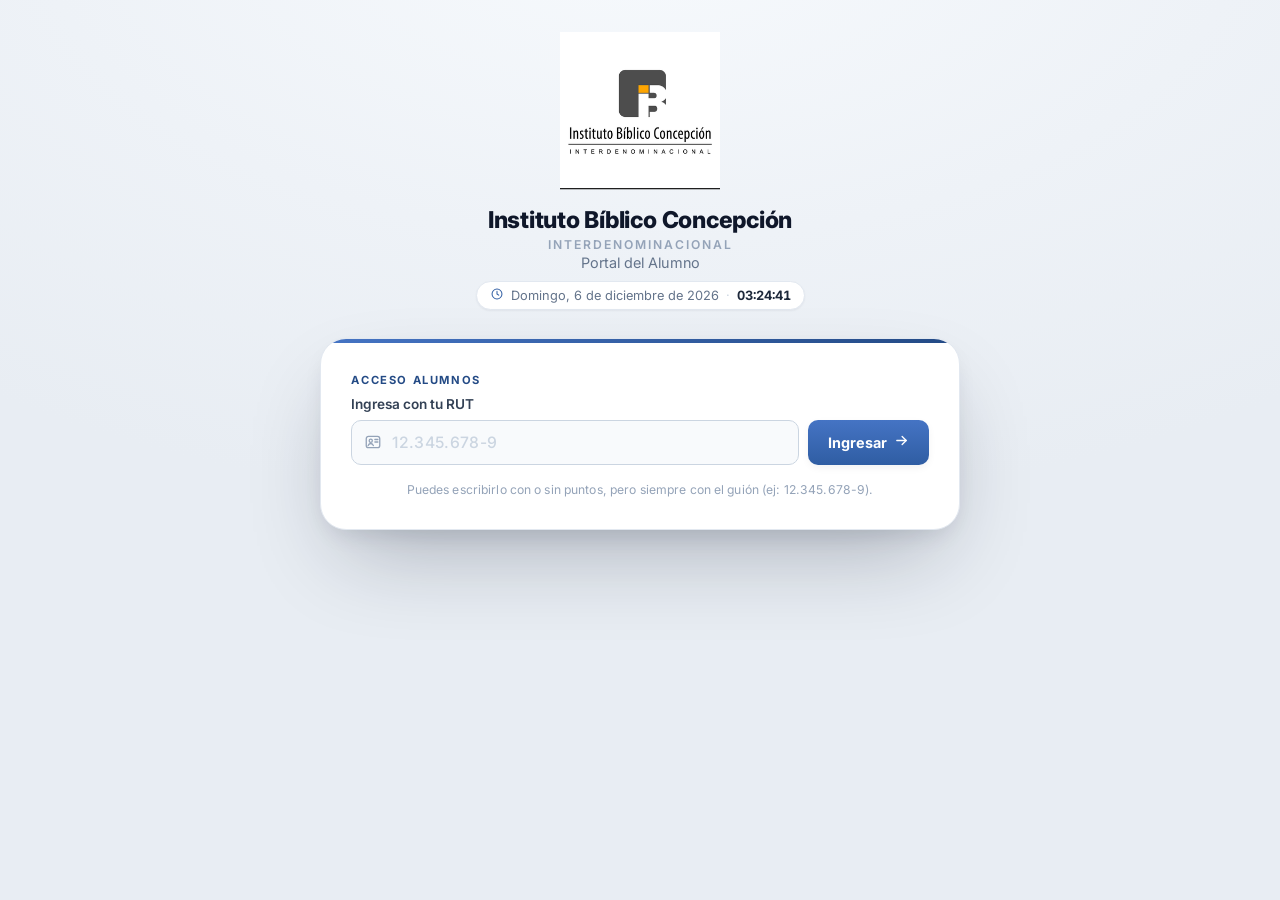
==== commit 1b3df847: "Agregar reloj con fecha y hora de Chile al portal Co-Authored-By: Claude Opus 5.5 <noreply@anthropic" ====
--- a/index.html
+++ b/index.html
@@ -162,6 +162,30 @@
   color: var(--blue-700); display: flex; align-items: center; justify-content: center;
   font-size: 15px; font-weight: 800; flex-shrink: 0; box-shadow: inset 0 0 0 1px rgba(35,74,133,.18);
 }
+.avatar-wrap { position: relative; flex-shrink: 0; cursor: pointer; border-radius: 50%; }
+.avatar-wrap:focus-visible { outline: 3px solid var(--blue-400); outline-offset: 2px; }
+.avatar { overflow: hidden; }
+.avatar img { width: 100%; height: 100%; object-fit: cover; display: block; }
+.avatar-wrap.cargando .avatar { opacity: .5; }
+.avatar-cam {
+  position: absolute; right: -3px; bottom: -3px; width: 21px; height: 21px; border-radius: 50%;
+  background: var(--blue-500); color: #fff; border: 2px solid var(--surface);
+  display: flex; align-items: center; justify-content: center; transition: transform .15s var(--ease);
+}
+.avatar-cam svg { width: 11px; height: 11px; }
+.avatar-wrap:hover .avatar-cam { transform: scale(1.1); }
+.foto-aviso { display: none; font-size: 0.8rem; border-radius: var(--radius-sm); padding: 9px 13px; margin: 0 0 14px; }
+.foto-aviso.ok { display: block; background: #e7f7ee; color: #146c3a; border: 1px solid #bfe6cf; }
+.foto-aviso.error { display: block; background: #fdecea; color: #b42318; border: 1px solid #f5c6c0; }
+.foto-aviso.info { display: block; background: var(--blue-50); color: var(--blue-700); border: 1px solid var(--blue-100); }
+.reloj {
+  display: inline-flex; align-items: center; gap: 7px; margin-top: 10px; padding: 5px 13px;
+  border-radius: 99px; background: var(--surface); border: 1px solid var(--border);
+  font-size: 0.8rem; color: var(--ink-500); box-shadow: var(--shadow-xs);
+}
+.reloj svg { width: 14px; height: 14px; color: var(--blue-500); }
+.reloj-sep { color: var(--ink-300); }
+.reloj-hora { font-weight: 700; color: var(--ink-800); font-variant-numeric: tabular-nums; }
 .alumno-nombre { font-size: 1rem; font-weight: 700; color: var(--ink-900); line-height: 1.25; }
 .alumno-rut { font-size: 0.79rem; color: var(--ink-400); margin-top: 1px; }
 .topbar-actions { margin-left: auto; display: flex; align-items: center; gap: 8px; }
@@ -446,6 +470,7 @@
     <h1>Instituto Bíblico Concepción</h1>
     <p class="sub1">Interdenominacional</p>
     <p class="sub2">Portal del Alumno</p>
+    <div class="reloj" id="reloj" aria-live="off"><span class="ico-reloj"></span><span id="reloj-fecha"></span><span class="reloj-sep">·</span><span class="reloj-hora" id="reloj-hora"></span></div>
   </div>
 
   <!-- ============ VISTA: INGRESO ============ -->
@@ -469,7 +494,11 @@
   <!-- ============ VISTA: PANEL DEL ALUMNO ============ -->
   <div class="dashboard-shell" id="vista-panel">
     <div class="dashboard-topbar">
-      <div class="avatar" id="avatar"></div>
+      <div class="avatar-wrap" id="avatar-wrap" role="button" tabindex="0" title="Cambiar foto de perfil" onclick="document.getElementById('foto-input').click()">
+        <div class="avatar" id="avatar"></div>
+        <span class="avatar-cam" id="avatar-cam"></span>
+        <input type="file" id="foto-input" accept="image/*" style="display:none" onchange="subirFotoPerfil(this.files[0]); this.value='';">
+      </div>
       <div>
         <div class="alumno-nombre" id="alumno-nombre"></div>
         <div class="alumno-rut" id="alumno-rut-display"></div>
@@ -497,6 +526,7 @@
       </aside>
 
       <main class="main-content">
+        <div class="foto-aviso" id="foto-aviso"></div>
         <div id="seccion-materiales"></div>
         <div id="seccion-tareas" style="display:none;"></div>
         <div id="seccion-entregas" style="display:none;"></div>
@@ -524,6 +554,7 @@
    1b) ICONOS (SVG minimalistas estilo Lucide — no es necesario editar)
    ===================================================================== */
 const ICONS = {
+  camera: '<svg viewBox="0 0 24 24" fill="none" stroke="currentColor" stroke-width="2.2" stroke-linecap="round" stroke-linejoin="round"><path d="M4 8h3l1.5-2.5h7L17 8h3v11H4z"/><circle cx="12" cy="13.2" r="3.3"/></svg>',
   upload: '<svg viewBox="0 0 24 24" fill="none" stroke="currentColor" stroke-width="1.8" stroke-linecap="round" stroke-linejoin="round"><path d="M12 15.5V4"/><path d="M7.5 8.5L12 4l4.5 4.5"/><path d="M4.5 15v3a2 2 0 0 0 2 2h11a2 2 0 0 0 2-2v-3"/></svg>',
   whatsapp: '<svg viewBox="0 0 24 24" fill="none" stroke="currentColor" stroke-width="1.8" stroke-linecap="round" stroke-linejoin="round"><path d="M4.2 19.8l1.2-4.1A8.3 8.3 0 1 1 8.6 19l-4.4.8z"/><path d="M9.2 8.6c.2-.5.5-.6.8-.6h.5c.2 0 .4.1.5.4l.6 1.5c.1.2 0 .4-.1.6l-.5.6c.6 1.2 1.5 2.1 2.7 2.7l.6-.5c.2-.1.4-.2.6-.1l1.5.6c.3.1.4.3.4.5v.5c0 .3-.1.6-.6.8-1.3.6-3.2 0-4.8-1.6S8.6 9.9 9.2 8.6z"/></svg>',
   mail: '<svg viewBox="0 0 24 24" fill="none" stroke="currentColor" stroke-width="1.8" stroke-linecap="round" stroke-linejoin="round"><rect x="3" y="5" width="18" height="14" rx="2.5"/><path d="M3.5 6.5l8.5 6.5 8.5-6.5"/></svg>',
@@ -563,8 +594,8 @@
 const ICON_SLOTS = {
   'ico-materiales': 'book', 'ico-tareas': 'tasks', 'ico-entregas': 'upload', 'ico-grupo': 'users', 'ico-notas': 'chart',
   'ico-asistencia': 'calendarCheck', 'ico-observaciones': 'fileEdit', 'ico-avisos': 'megaphone',
-  'ico-horario': 'clock', 'ico-profesor': 'user', 'ico-salir': 'logout', 'ico-toggle': 'panel',
-  'ico-idcard': 'idCard', 'ico-arrow': 'arrowRight', 'ico-alert': 'alertCircle'
+  'ico-horario': 'clock', 'ico-reloj': 'clock', 'ico-profesor': 'user', 'ico-salir': 'logout', 'ico-toggle': 'panel',
+  'ico-idcard': 'idCard', 'avatar-cam': 'camera', 'ico-arrow': 'arrowRight', 'ico-alert': 'alertCircle'
 };
 for (const [slotClass, iconKey] of Object.entries(ICON_SLOTS)) {
   const el = document.querySelector('.' + slotClass);
@@ -1205,6 +1236,8 @@
   }
   alumnoActual = { rut: key, ...alumnos[key] };
   document.getElementById('avatar').textContent = initials(alumnoActual.nombre);
+  document.getElementById('foto-aviso').className = 'foto-aviso';
+  cargarFotoPerfil();
   document.getElementById('alumno-nombre').textContent = alumnoActual.nombre;
   document.getElementById('alumno-rut-display').textContent = 'RUT: ' + key;
   renderMateriales();
@@ -1640,6 +1673,77 @@
         '<div class="material-desc">' + escHtml(e.archivo) + ' · entregado el ' + escHtml(e.fecha) + '</div></div></div>').join('');
 }
 
+/* ---------- Foto de perfil (se guarda en Google Drive vía ENTREGAS_URL) ---------- */
+function mostrarFotoPerfil(src) {
+  const av = document.getElementById('avatar');
+  if (src) av.innerHTML = '<img src="' + src + '" alt="Foto de perfil">';
+  else av.textContent = initials(alumnoActual.nombre);
+}
+
+function avisoFoto(tipo, texto) {
+  const a = document.getElementById('foto-aviso');
+  a.className = 'foto-aviso ' + tipo;
+  a.textContent = texto;
+  if (tipo === 'ok') setTimeout(() => { if (a.textContent === texto) a.className = 'foto-aviso'; }, 5000);
+}
+
+async function cargarFotoPerfil() {
+  const rut = alumnoActual.rut;
+  let cache = null;
+  try { cache = localStorage.getItem('foto-' + rut); } catch (e) { /* sin almacenamiento local */ }
+  if (cache) mostrarFotoPerfil(cache);
+  if (!ENTREGAS_URL) return;
+  try {
+    const r = await (await fetch(ENTREGAS_URL + '?foto=' + encodeURIComponent(rut))).json();
+    if (!alumnoActual || alumnoActual.rut !== rut || !r.ok) return;
+    mostrarFotoPerfil(r.foto);
+    try { if (r.foto) localStorage.setItem('foto-' + rut, r.foto); else localStorage.removeItem('foto-' + rut); } catch (e) { /* sin almacenamiento local */ }
+  } catch (e) { /* sin conexión: se mantiene la foto guardada o las iniciales */ }
+}
+
+/* Recorta al centro y reduce a 320x320 px en JPEG antes de subir. */
+function reducirFoto(f) {
+  return new Promise((ok, fallo) => {
+    const url = URL.createObjectURL(f);
+    const img = new Image();
+    img.onload = () => {
+      const lado = Math.min(img.naturalWidth, img.naturalHeight);
+      const c = document.createElement('canvas');
+      c.width = c.height = 320;
+      c.getContext('2d').drawImage(img, (img.naturalWidth - lado) / 2, (img.naturalHeight - lado) / 2, lado, lado, 0, 0, 320, 320);
+      URL.revokeObjectURL(url);
+      ok(c.toDataURL('image/jpeg', 0.85));
+    };
+    img.onerror = () => { URL.revokeObjectURL(url); fallo(new Error('No se pudo leer la imagen. Prueba con una foto JPG o PNG.')); };
+    img.src = url;
+  });
+}
+
+async function subirFotoPerfil(f) {
+  if (!f) return;
+  if (!ENTREGAS_URL) { avisoFoto('error', 'La foto de perfil aún no está habilitada.'); return; }
+  if (!f.type.startsWith('image/')) { avisoFoto('error', 'Elige una imagen (JPG o PNG).'); return; }
+  const wrap = document.getElementById('avatar-wrap');
+  const rut = alumnoActual.rut;
+  wrap.classList.add('cargando');
+  avisoFoto('info', 'Subiendo tu foto…');
+  try {
+    const dataUrl = await reducirFoto(f);
+    const r = await (await fetch(ENTREGAS_URL, {
+      method: 'POST',
+      body: JSON.stringify({ accion: 'foto', rut: rut, datos: dataUrl.split(',')[1] })
+    })).json();
+    if (!r.ok) throw new Error(r.mensaje || 'No se pudo guardar la foto.');
+    if (alumnoActual && alumnoActual.rut === rut) mostrarFotoPerfil(dataUrl);
+    try { localStorage.setItem('foto-' + rut, dataUrl); } catch (e) { /* sin almacenamiento local */ }
+    avisoFoto('ok', '✓ Foto de perfil actualizada.');
+  } catch (err) {
+    avisoFoto('error', 'No se pudo subir la foto: ' + err.message);
+  } finally {
+    wrap.classList.remove('cargando');
+  }
+}
+
 function renderProfesor() {
   const cont = document.getElementById('seccion-profesor');
   const wsp = wspNumero();
@@ -1692,7 +1796,19 @@
   }
 }
 
+/* Reloj con la fecha y hora de Chile (Concepción). */
+function actualizarReloj() {
+  const ahora = new Date();
+  const zona = { timeZone: 'America/Santiago' };
+  const fecha = ahora.toLocaleDateString('es-CL', { ...zona, weekday: 'long', day: 'numeric', month: 'long', year: 'numeric' });
+  document.getElementById('reloj-fecha').textContent = fecha.charAt(0).toUpperCase() + fecha.slice(1);
+  document.getElementById('reloj-hora').textContent = ahora.toLocaleTimeString('es-CL', { ...zona, hour: '2-digit', minute: '2-digit', second: '2-digit', hour12: false });
+}
+actualizarReloj();
+setInterval(actualizarReloj, 1000);
+
 document.getElementById('rut-input').addEventListener('keydown', e => { if (e.key === 'Enter') ingresar(); });
+document.getElementById('avatar-wrap').addEventListener('keydown', e => { if (e.key === 'Enter' || e.key === ' ') { e.preventDefault(); document.getElementById('foto-input').click(); } });
 document.getElementById('rut-input').addEventListener('input', (e) => {
   const cursorAlFinal = e.target.selectionEnd === e.target.value.length;
   e.target.value = formatRut(e.target.value);
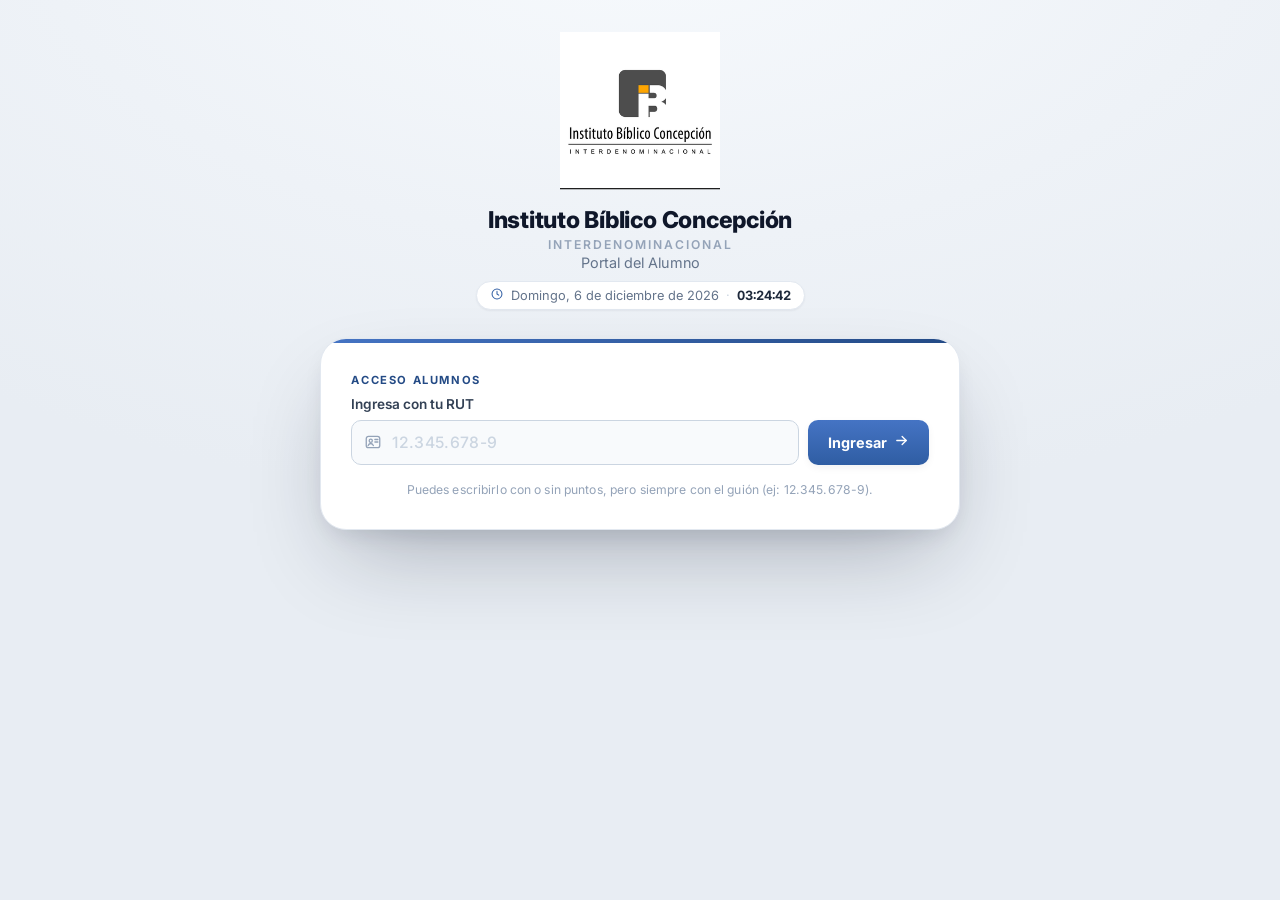
==== commit 4f15a009: "Mostrar el último ingreso del alumno y registrar ingresos en Google Drive Co-Authored-By: Claude Opu" ====
--- a/index.html
+++ b/index.html
@@ -186,6 +186,9 @@
 .reloj svg { width: 14px; height: 14px; color: var(--blue-500); }
 .reloj-sep { color: var(--ink-300); }
 .reloj-hora { font-weight: 700; color: var(--ink-800); font-variant-numeric: tabular-nums; }
+.alumno-ingreso { font-size: 0.74rem; color: var(--ink-400); margin-top: 2px; display: flex; align-items: flex-start; gap: 4px; line-height: 1.35; }
+.alumno-ingreso svg { width: 12px; height: 12px; flex-shrink: 0; margin-top: 2px; }
+.alumno-ingreso:empty { display: none; }
 .alumno-nombre { font-size: 1rem; font-weight: 700; color: var(--ink-900); line-height: 1.25; }
 .alumno-rut { font-size: 0.79rem; color: var(--ink-400); margin-top: 1px; }
 .topbar-actions { margin-left: auto; display: flex; align-items: center; gap: 8px; }
@@ -502,6 +505,7 @@
       <div>
         <div class="alumno-nombre" id="alumno-nombre"></div>
         <div class="alumno-rut" id="alumno-rut-display"></div>
+        <div class="alumno-ingreso" id="alumno-ingreso"></div>
       </div>
       <div class="topbar-actions">
         <button class="btn-salir" onclick="salir()"><span class="ico-salir"></span>Salir</button>
@@ -1238,6 +1242,7 @@
   document.getElementById('avatar').textContent = initials(alumnoActual.nombre);
   document.getElementById('foto-aviso').className = 'foto-aviso';
   cargarFotoPerfil();
+  registrarIngreso();
   document.getElementById('alumno-nombre').textContent = alumnoActual.nombre;
   document.getElementById('alumno-rut-display').textContent = 'RUT: ' + key;
   renderMateriales();
@@ -1673,6 +1678,38 @@
         '<div class="material-desc">' + escHtml(e.archivo) + ' · entregado el ' + escHtml(e.fecha) + '</div></div></div>').join('');
 }
 
+/* ---------- Último ingreso (se registra en Google Drive vía ENTREGAS_URL) ---------- */
+function textoIngreso(iso) {
+  const f = new Date(iso);
+  if (isNaN(f)) return '';
+  const zona = { timeZone: 'America/Santiago' };
+  const dia = d => d.toLocaleDateString('es-CL', { ...zona, year: 'numeric', month: '2-digit', day: '2-digit' });
+  const hora = f.toLocaleTimeString('es-CL', { ...zona, hour: '2-digit', minute: '2-digit', hour12: false });
+  const hoy = new Date();
+  const ayer = new Date(hoy.getTime() - 86400000);
+  if (dia(f) === dia(hoy)) return 'hoy a las ' + hora;
+  if (dia(f) === dia(ayer)) return 'ayer a las ' + hora;
+  const mismoAnio = f.toLocaleDateString('es-CL', { ...zona, year: 'numeric' }) === hoy.toLocaleDateString('es-CL', { ...zona, year: 'numeric' });
+  return f.toLocaleDateString('es-CL', { ...zona, weekday: 'long', day: 'numeric', month: 'long', ...(mismoAnio ? {} : { year: 'numeric' }) }).replace(',', '') + ', ' + hora;
+}
+
+function mostrarIngreso(iso) {
+  const el = document.getElementById('alumno-ingreso');
+  el.innerHTML = ICONS.clock + '<span>' + (iso ? 'Último ingreso: ' + textoIngreso(iso) : '¡Bienvenido! Es tu primer ingreso') + '</span>';
+}
+
+async function registrarIngreso() {
+  const rut = alumnoActual.rut;
+  let local = null;
+  try { local = localStorage.getItem('ingreso-' + rut); localStorage.setItem('ingreso-' + rut, new Date().toISOString()); } catch (e) { /* sin almacenamiento local */ }
+  mostrarIngreso(local);
+  if (!ENTREGAS_URL) return;
+  try {
+    const r = await (await fetch(ENTREGAS_URL, { method: 'POST', body: JSON.stringify({ accion: 'ingreso', rut: rut }) })).json();
+    if (r.ok && 'anterior' in r && alumnoActual && alumnoActual.rut === rut) mostrarIngreso(r.anterior);
+  } catch (e) { /* sin conexión: se mantiene lo guardado en este navegador */ }
+}
+
 /* ---------- Foto de perfil (se guarda en Google Drive vía ENTREGAS_URL) ---------- */
 function mostrarFotoPerfil(src) {
   const av = document.getElementById('avatar');
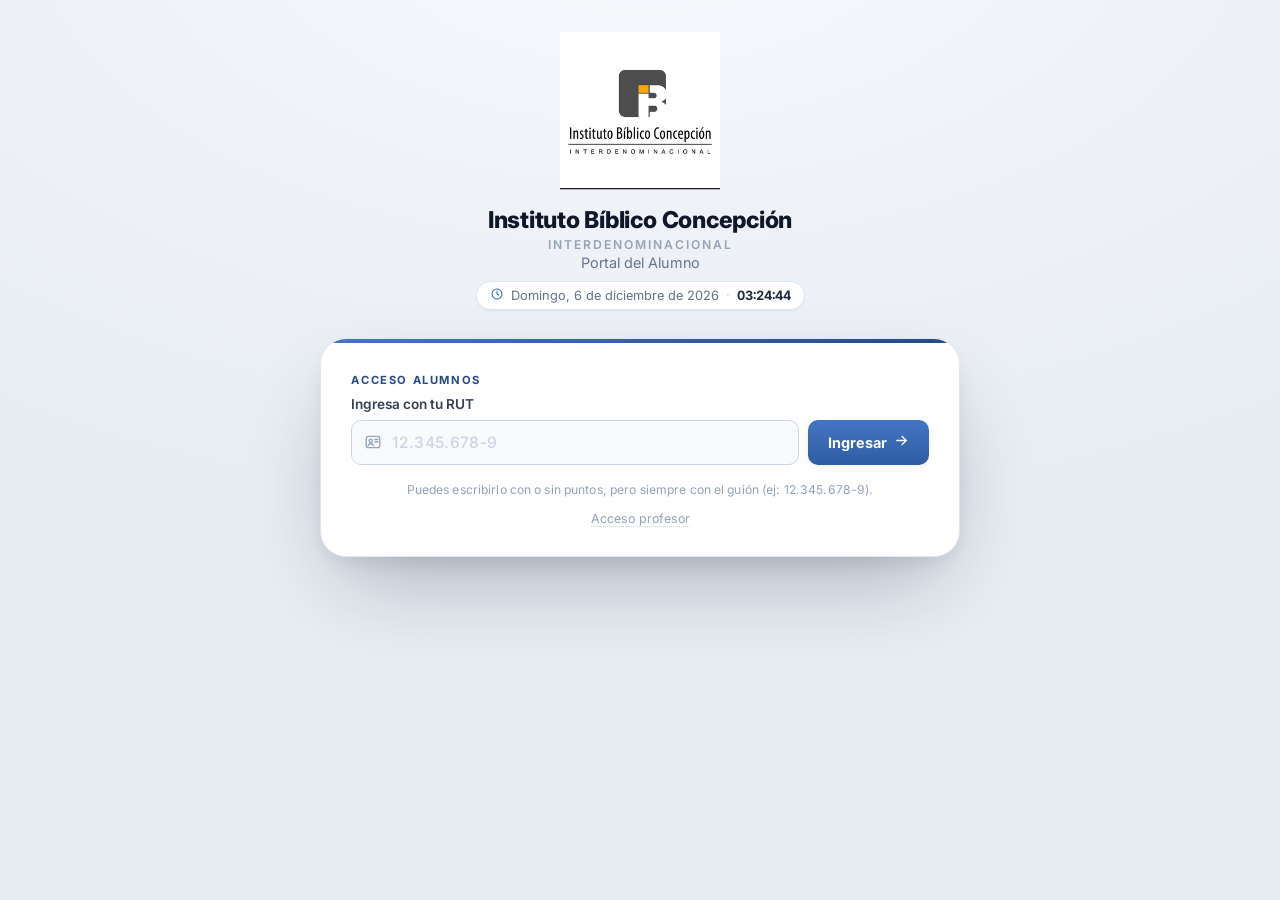
==== commit 73512286: "Agregar panel del profesor con ingresos, entregas y asistencia por curso Co-Authored-By: Claude Opus" ====
--- a/index.html
+++ b/index.html
@@ -189,6 +189,60 @@
 .alumno-ingreso { font-size: 0.74rem; color: var(--ink-400); margin-top: 2px; display: flex; align-items: flex-start; gap: 4px; line-height: 1.35; }
 .alumno-ingreso svg { width: 12px; height: 12px; flex-shrink: 0; margin-top: 2px; }
 .alumno-ingreso:empty { display: none; }
+/* Panel del profesor */
+.acceso-profesor { text-align: center; margin-top: 12px; font-size: 0.78rem; }
+.acceso-profesor a { color: var(--ink-400); text-decoration: none; border-bottom: 1px dotted var(--ink-300); }
+.acceso-profesor a:hover { color: var(--blue-600); border-color: var(--blue-400); }
+#vista-profe-login #btn-profe { min-width: 96px; }
+.profe-avatar img { width: 100%; height: 100%; object-fit: cover; display: block; }
+.profe-topbar .btn-salir { display: inline-flex; align-items: center; gap: 6px; }
+.profe-topbar .btn-salir svg { width: 15px; height: 15px; }
+.profe-body { padding: 1.3rem 1.4rem 1.6rem; }
+.profe-toolbar { display: flex; align-items: center; gap: 10px; flex-wrap: wrap; margin-bottom: 1.1rem; }
+.profe-toolbar label { margin: 0; }
+.profe-toolbar select {
+  flex: 1; min-width: 200px; max-width: 360px; border: 1.5px solid var(--border-strong); border-radius: var(--radius-sm);
+  background: var(--surface-soft); font-family: inherit; font-size: 0.92rem; color: var(--ink-900); padding: 9px 12px;
+}
+.profe-toolbar a.btn-descargar span svg, .profe-toolbar a.btn-descargar svg { width: 14px; height: 14px; }
+.kpi-grid { display: grid; grid-template-columns: repeat(4, 1fr); gap: 10px; margin-bottom: 14px; }
+.kpi { background: var(--surface-soft); border: 1px solid var(--border); border-radius: var(--radius-sm); padding: 12px 14px; }
+.kpi-label { font-size: 0.72rem; color: var(--ink-500); font-weight: 600; text-transform: uppercase; letter-spacing: .04em; }
+.kpi-valor { font-size: 1.55rem; font-weight: 800; color: var(--ink-900); margin-top: 4px; font-variant-numeric: tabular-nums; }
+.kpi-sub { font-size: 0.74rem; color: var(--ink-400); margin-top: 1px; }
+.tabla-wrap { overflow-x: auto; border: 1px solid var(--border); border-radius: var(--radius-sm); }
+table.profe-tabla { width: 100%; min-width: 540px; border-collapse: collapse; font-size: 0.83rem; }
+.profe-tabla td:first-child { min-width: 190px; }
+.profe-tabla th { text-align: left; font-size: 0.7rem; text-transform: uppercase; letter-spacing: .04em; color: var(--ink-500); background: var(--surface-soft); padding: 9px 11px; border-bottom: 1px solid var(--border); white-space: nowrap; }
+.profe-tabla td { padding: 9px 11px; border-bottom: 1px solid var(--border); color: var(--ink-800); vertical-align: top; }
+.profe-tabla tr:last-child td { border-bottom: none; }
+.profe-tabla td.num { text-align: right; font-variant-numeric: tabular-nums; white-space: nowrap; }
+.profe-tabla .rut { color: var(--ink-400); font-size: 0.74rem; }
+.tag { display: inline-block; font-size: 0.7rem; font-weight: 700; padding: 2px 8px; border-radius: 99px; white-space: nowrap; }
+.tag.ok { background: #e7f7ee; color: #146c3a; }
+.tag.mal { background: #fdecea; color: #b42318; }
+.tag.medio { background: #fff4e5; color: #a15c07; }
+.tag.gris { background: var(--surface-sunk); color: var(--ink-500); }
+.trabajo-bloque { border: 1px solid var(--border); border-radius: var(--radius-sm); padding: 12px 14px; margin-bottom: 10px; }
+.trabajo-cab { display: flex; align-items: center; justify-content: space-between; gap: 10px; margin-bottom: 8px; }
+.trabajo-nombre { font-weight: 700; color: var(--ink-900); font-size: 0.92rem; }
+.barra { height: 7px; background: var(--surface-sunk); border-radius: 99px; overflow: hidden; margin-bottom: 10px; }
+.barra > span { display: block; height: 100%; background: linear-gradient(90deg, var(--blue-400), var(--blue-600)); border-radius: 99px; }
+.sub-titulo { font-size: 0.74rem; font-weight: 700; color: var(--ink-500); text-transform: uppercase; letter-spacing: .04em; margin: 8px 0 6px; }
+.chips { display: flex; flex-wrap: wrap; gap: 6px; }
+.chip { font-size: 0.76rem; background: var(--surface-soft); border: 1px solid var(--border); border-radius: 99px; padding: 3px 10px; color: var(--ink-700); }
+.chip.pendiente { background: #fff4e5; border-color: #f6dcb4; color: #8a4b05; }
+.entrega-linea { display: flex; gap: 8px; align-items: baseline; font-size: 0.8rem; padding: 4px 0; border-top: 1px dashed var(--border); }
+.entrega-linea:first-child { border-top: none; }
+.entrega-linea a { color: var(--blue-600); font-weight: 600; text-decoration: none; overflow-wrap: anywhere; }
+.entrega-linea a:hover { text-decoration: underline; }
+.entrega-linea .cuando { color: var(--ink-400); white-space: nowrap; margin-left: auto; font-size: 0.74rem; }
+.profe-nota { font-size: 0.76rem; color: var(--ink-400); margin-top: 8px; line-height: 1.45; }
+@media (max-width: 768px) {
+  .kpi-grid { grid-template-columns: 1fr 1fr; }
+  .profe-body { padding: 1rem; }
+  .profe-topbar .btn-txt { display: none; }
+}
 .alumno-nombre { font-size: 1rem; font-weight: 700; color: var(--ink-900); line-height: 1.25; }
 .alumno-rut { font-size: 0.79rem; color: var(--ink-400); margin-top: 1px; }
 .topbar-actions { margin-left: auto; display: flex; align-items: center; gap: 8px; }
@@ -492,6 +546,45 @@
     </div>
     <div class="error" id="error-msg"><span class="error-icon ico-alert"></span><span class="error-text"></span></div>
     <p class="hint">Puedes escribirlo con o sin puntos, pero siempre con el guión (ej: 12.345.678-9).</p>
+    <p class="acceso-profesor"><a href="#profesor" onclick="abrirAccesoProfesor(); return false;">Acceso profesor</a></p>
+  </div>
+
+  <!-- ============ VISTA: ACCESO DEL PROFESOR ============ -->
+  <div class="card" id="vista-profe-login" style="display:none;">
+    <div class="login-eyebrow">Panel del profesor</div>
+    <label for="clave-input">Clave del profesor</label>
+    <div class="input-row">
+      <div class="input-wrap">
+        <span class="input-icon ico-candado"></span>
+        <input type="password" id="clave-input" placeholder="Tu clave" autocomplete="current-password">
+      </div>
+      <button id="btn-profe" onclick="ingresarProfesor()">Entrar</button>
+    </div>
+    <div class="error" id="profe-error"><span class="error-icon ico-alert2"></span><span class="error-text"></span></div>
+    <p class="acceso-profesor"><a href="#" onclick="volverAlIngreso(); return false;">← Volver al acceso de alumnos</a></p>
+  </div>
+
+  <!-- ============ VISTA: PANEL DEL PROFESOR ============ -->
+  <div class="dashboard-shell" id="vista-profe" style="display:none;">
+    <div class="dashboard-topbar profe-topbar">
+      <div class="avatar profe-avatar" id="profe-avatar"></div>
+      <div>
+        <div class="alumno-nombre">Panel del profesor</div>
+        <div class="alumno-rut" id="profe-sub"></div>
+      </div>
+      <div class="topbar-actions">
+        <button class="btn-salir" onclick="cargarPanelProfesor()" title="Actualizar datos"><span class="ico-refresh"></span><span class="btn-txt">Actualizar</span></button>
+        <button class="btn-salir" onclick="salirProfesor()"><span class="ico-salir2"></span><span class="btn-txt">Salir</span></button>
+      </div>
+    </div>
+    <div class="profe-body">
+      <div class="profe-toolbar">
+        <label for="profe-curso">Curso</label>
+        <select id="profe-curso" onchange="renderPanelProfesor()"></select>
+        <a class="btn-descargar" id="profe-planilla" href="#" target="_blank" rel="noopener" style="display:none;"><span class="ico-external"></span><span>Abrir planilla</span></a>
+      </div>
+      <div id="profe-contenido"></div>
+    </div>
   </div>
 
   <!-- ============ VISTA: PANEL DEL ALUMNO ============ -->
@@ -558,6 +651,8 @@
    1b) ICONOS (SVG minimalistas estilo Lucide — no es necesario editar)
    ===================================================================== */
 const ICONS = {
+  lock: '<svg viewBox="0 0 24 24" fill="none" stroke="currentColor" stroke-width="1.8" stroke-linecap="round" stroke-linejoin="round"><rect x="4.5" y="10.5" width="15" height="10" rx="2.5"/><path d="M8 10.5V7.5a4 4 0 0 1 8 0v3"/></svg>',
+  refresh: '<svg viewBox="0 0 24 24" fill="none" stroke="currentColor" stroke-width="1.9" stroke-linecap="round" stroke-linejoin="round"><path d="M20 11a8 8 0 0 0-14.3-4.9L4 8"/><path d="M4 3.5V8h4.5"/><path d="M4 13a8 8 0 0 0 14.3 4.9L20 16"/><path d="M20 20.5V16h-4.5"/></svg>',
   camera: '<svg viewBox="0 0 24 24" fill="none" stroke="currentColor" stroke-width="2.2" stroke-linecap="round" stroke-linejoin="round"><path d="M4 8h3l1.5-2.5h7L17 8h3v11H4z"/><circle cx="12" cy="13.2" r="3.3"/></svg>',
   upload: '<svg viewBox="0 0 24 24" fill="none" stroke="currentColor" stroke-width="1.8" stroke-linecap="round" stroke-linejoin="round"><path d="M12 15.5V4"/><path d="M7.5 8.5L12 4l4.5 4.5"/><path d="M4.5 15v3a2 2 0 0 0 2 2h11a2 2 0 0 0 2-2v-3"/></svg>',
   whatsapp: '<svg viewBox="0 0 24 24" fill="none" stroke="currentColor" stroke-width="1.8" stroke-linecap="round" stroke-linejoin="round"><path d="M4.2 19.8l1.2-4.1A8.3 8.3 0 1 1 8.6 19l-4.4.8z"/><path d="M9.2 8.6c.2-.5.5-.6.8-.6h.5c.2 0 .4.1.5.4l.6 1.5c.1.2 0 .4-.1.6l-.5.6c.6 1.2 1.5 2.1 2.7 2.7l.6-.5c.2-.1.4-.2.6-.1l1.5.6c.3.1.4.3.4.5v.5c0 .3-.1.6-.6.8-1.3.6-3.2 0-4.8-1.6S8.6 9.9 9.2 8.6z"/></svg>',
@@ -599,7 +694,7 @@
   'ico-materiales': 'book', 'ico-tareas': 'tasks', 'ico-entregas': 'upload', 'ico-grupo': 'users', 'ico-notas': 'chart',
   'ico-asistencia': 'calendarCheck', 'ico-observaciones': 'fileEdit', 'ico-avisos': 'megaphone',
   'ico-horario': 'clock', 'ico-reloj': 'clock', 'ico-profesor': 'user', 'ico-salir': 'logout', 'ico-toggle': 'panel',
-  'ico-idcard': 'idCard', 'avatar-cam': 'camera', 'ico-arrow': 'arrowRight', 'ico-alert': 'alertCircle'
+  'ico-idcard': 'idCard', 'ico-candado': 'lock', 'ico-alert2': 'alertCircle', 'ico-refresh': 'refresh', 'ico-salir2': 'logout', 'ico-external': 'external', 'avatar-cam': 'camera', 'ico-arrow': 'arrowRight', 'ico-alert': 'alertCircle'
 };
 for (const [slotClass, iconKey] of Object.entries(ICON_SLOTS)) {
   const el = document.querySelector('.' + slotClass);
@@ -1678,6 +1773,227 @@
         '<div class="material-desc">' + escHtml(e.archivo) + ' · entregado el ' + escHtml(e.fecha) + '</div></div></div>').join('');
 }
 
+/* =====================================================================
+   PANEL DEL PROFESOR
+   La clave se valida en el script de Google (propiedad CLAVE_PROFESOR);
+   sin ella el panel no muestra nada.
+   ===================================================================== */
+let profeClave = null;
+let profeDatos = null;
+
+function mostrarVista(id) {
+  for (const v of ['vista-login', 'vista-panel', 'vista-profe-login', 'vista-profe']) {
+    document.getElementById(v).style.display = (v === id) ? 'block' : 'none';
+  }
+  document.body.classList.toggle('logged-in', id === 'vista-panel' || id === 'vista-profe');
+}
+
+function abrirAccesoProfesor() {
+  let guardada = null;
+  try { guardada = sessionStorage.getItem('clave-profesor'); } catch (e) { /* sin almacenamiento */ }
+  if (guardada) { profeClave = guardada; entrarPanelProfesor(); return; }
+  mostrarVista('vista-profe-login');
+  document.getElementById('clave-input').value = '';
+  document.getElementById('profe-error').style.display = 'none';
+  document.getElementById('clave-input').focus();
+}
+
+function volverAlIngreso() {
+  if (location.hash === '#profesor') history.replaceState(null, '', location.pathname);
+  mostrarVista('vista-login');
+  document.getElementById('rut-input').focus();
+}
+
+function errorProfesor(msg) {
+  const e = document.getElementById('profe-error');
+  e.querySelector('.error-text').textContent = msg;
+  e.style.display = 'flex';
+}
+
+async function pedirDatosPanel(clave) {
+  if (!ENTREGAS_URL) throw new Error('El portal no está conectado a Google Drive.');
+  const r = await (await fetch(ENTREGAS_URL, { method: 'POST', body: JSON.stringify({ accion: 'panel', clave: clave }) })).json();
+  if (!r.ok) throw new Error(r.mensaje || 'No se pudieron obtener los datos.');
+  return r;
+}
+
+async function ingresarProfesor() {
+  const clave = document.getElementById('clave-input').value;
+  if (!clave) { errorProfesor('Escribe tu clave.'); return; }
+  const btn = document.getElementById('btn-profe');
+  btn.disabled = true; btn.textContent = 'Verificando…';
+  try {
+    profeDatos = await pedirDatosPanel(clave);
+    profeClave = clave;
+    try { sessionStorage.setItem('clave-profesor', clave); } catch (e) { /* sin almacenamiento */ }
+    entrarPanelProfesor(true);
+  } catch (err) {
+    errorProfesor(err.message);
+  } finally {
+    btn.disabled = false; btn.textContent = 'Entrar';
+  }
+}
+
+function entrarPanelProfesor(yaCargado) {
+  const sel = document.getElementById('profe-curso');
+  const cursos = cursosDelPanel();
+  sel.innerHTML = cursos.map(c => '<option>' + escHtml(c) + '</option>').join('');
+  if (cursos.includes('Evangelio de Lucas')) sel.value = 'Evangelio de Lucas';
+  document.getElementById('profe-avatar').innerHTML = profesor.foto
+    ? '<img src="' + escHtml(profesor.foto) + '" alt="" onerror="this.parentNode.textContent=\'' + escHtml(initials(profesor.nombre)) + '\'">'
+    : escHtml(initials(profesor.nombre));
+  mostrarVista('vista-profe');
+  if (yaCargado) renderPanelProfesor(); else cargarPanelProfesor();
+}
+
+async function cargarPanelProfesor() {
+  const cont = document.getElementById('profe-contenido');
+  cont.innerHTML = '<p class="sin-materiales">Cargando datos desde Google Drive…</p>';
+  try {
+    profeDatos = await pedirDatosPanel(profeClave);
+    renderPanelProfesor();
+  } catch (err) {
+    if (/clave/i.test(err.message)) { salirProfesor(); errorProfesor(err.message); return; }
+    cont.innerHTML = '<p class="entrega-msg error">No se pudieron cargar los datos: ' + escHtml(err.message) + '</p>';
+  }
+}
+
+function salirProfesor() {
+  profeClave = null; profeDatos = null;
+  try { sessionStorage.removeItem('clave-profesor'); } catch (e) { /* sin almacenamiento */ }
+  abrirAccesoProfesor();
+}
+
+function cursosDelPanel() {
+  const set = new Set();
+  for (const a of Object.values(alumnos)) for (const c of Object.keys(a.cursos)) if (!CURSOS_SOLO_CALIFICACIONES.includes(c)) set.add(c);
+  return [...set].sort((a, b) => a.localeCompare(b, 'es'));
+}
+
+function fechaCorta(iso) {
+  const f = new Date(iso);
+  if (isNaN(f)) return '—';
+  return f.toLocaleDateString('es-CL', { timeZone: 'America/Santiago', day: '2-digit', month: '2-digit' }) + ' ' +
+    f.toLocaleTimeString('es-CL', { timeZone: 'America/Santiago', hour: '2-digit', minute: '2-digit', hour12: false });
+}
+
+function pctAsistencia(registros) {
+  if (!registros || registros.length === 0) return null;
+  const puntos = registros.reduce((acc, r) => acc + (r.estado === 'Presente' ? 1 : (r.estado === 'Media clase' ? 0.5 : 0)), 0);
+  return Math.round((puntos / registros.length) * 100);
+}
+
+function renderPanelProfesor() {
+  if (!profeDatos) return;
+  const curso = document.getElementById('profe-curso').value;
+  const cont = document.getElementById('profe-contenido');
+  const planilla = document.getElementById('profe-planilla');
+  if (profeDatos.planilla) { planilla.href = profeDatos.planilla; planilla.style.display = 'inline-flex'; }
+  document.getElementById('profe-sub').textContent = profesor.nombre + ' · datos actualizados ' + fechaCorta(new Date().toISOString());
+
+  const norm = r => String(r).replace(/[\s.\-]/g, '').toUpperCase();
+  const matriculados = Object.entries(alumnos).filter(([, a]) => a.cursos[curso] !== undefined)
+    .map(([rut, a]) => ({ rut, nombre: a.nombre, bloqueado: !!a.bloqueado }))
+    .sort((a, b) => a.nombre.localeCompare(b.nombre, 'es'));
+  const activos = matriculados.filter(a => !a.bloqueado);
+  const ruts = new Set(matriculados.map(a => norm(a.rut)));
+
+  // Ingresos por alumno
+  const ing = {};
+  for (const i of profeDatos.ingresos) {
+    const k = norm(i.rut);
+    if (!ruts.has(k)) continue;
+    if (!ing[k]) ing[k] = { n: 0, ultimo: null };
+    ing[k].n++;
+    if (!ing[k].ultimo || i.fecha > ing[k].ultimo) ing[k].ultimo = i.fecha;
+  }
+  const hace7 = new Date(Date.now() - 7 * 86400000).toISOString();
+  const activos7 = activos.filter(a => ing[norm(a.rut)] && ing[norm(a.rut)].ultimo >= hace7).length;
+
+  // Entregas del curso
+  const entregas = profeDatos.entregas.filter(e => e.curso === curso).sort((a, b) => b.fecha.localeCompare(a.fecha));
+  const trabajos = [...new Set([...opcionesTrabajo(curso).filter(t => t !== 'Otro trabajo'), ...entregas.map(e => e.trabajo)])];
+
+  // Asistencia
+  const pcts = activos.map(a => pctAsistencia((asistencia[a.rut] || {})[curso])).filter(p => p !== null);
+  const promAsis = pcts.length ? Math.round(pcts.reduce((x, y) => x + y, 0) / pcts.length) : null;
+
+  let html = '<div class="kpi-grid">' +
+    '<div class="kpi"><div class="kpi-label">Alumnos</div><div class="kpi-valor">' + activos.length + '</div><div class="kpi-sub">' + (matriculados.length - activos.length ? (matriculados.length - activos.length) + ' bloqueado(s)' : 'con acceso') + '</div></div>' +
+    '<div class="kpi"><div class="kpi-label">Entraron (7 días)</div><div class="kpi-valor">' + activos7 + '</div><div class="kpi-sub">de ' + activos.length + ' alumnos</div></div>' +
+    '<div class="kpi"><div class="kpi-label">Asistencia promedio</div><div class="kpi-valor">' + (promAsis === null ? '—' : promAsis + '%') + '</div><div class="kpi-sub">' + pcts.length + ' con registros</div></div>' +
+    '<div class="kpi"><div class="kpi-label">Entregas recibidas</div><div class="kpi-valor">' + entregas.length + '</div><div class="kpi-sub">en este curso</div></div>' +
+    '</div>';
+
+  // Entregas por trabajo
+  html += '<div class="curso-card"><div class="curso-titulo">' + ICONS.upload + ' Entregas por trabajo</div>';
+  if (trabajos.length === 0) html += '<p class="sin-materiales">No hay trabajos definidos para este curso.</p>';
+  for (const t of trabajos) {
+    const deT = entregas.filter(e => e.trabajo === t);
+    const entregaron = new Set(deT.map(e => norm(e.rut)));
+    const pendientes = activos.filter(a => !entregaron.has(norm(a.rut)));
+    const n = activos.length - pendientes.length;
+    const pct = activos.length ? Math.round(n / activos.length * 100) : 0;
+    html += '<div class="trabajo-bloque"><div class="trabajo-cab"><span class="trabajo-nombre">' + escHtml(t) + '</span>' +
+      '<span class="tag ' + (pendientes.length === 0 ? 'ok' : 'gris') + '">' + n + ' de ' + activos.length + ' entregaron</span></div>' +
+      '<div class="barra"><span style="width:' + pct + '%"></span></div>';
+    if (deT.length) {
+      html += '<div class="sub-titulo">Recibidos</div>';
+      for (const e of deT) {
+        html += '<div class="entrega-linea"><a href="' + escHtml(e.enlace) + '" target="_blank" rel="noopener">' + escHtml(e.alumno) + '</a>' +
+          (e.comentario ? '<span class="rut">“' + escHtml(e.comentario) + '”</span>' : '') +
+          '<span class="cuando">' + fechaCorta(e.fecha) + '</span></div>';
+      }
+    }
+    if (pendientes.length && t !== 'Otro trabajo') {
+      html += '<div class="sub-titulo">Pendientes (' + pendientes.length + ')</div><div class="chips">' +
+        pendientes.map(a => '<span class="chip pendiente">' + escHtml(a.nombre) + '</span>').join('') + '</div>';
+    }
+    html += '</div>';
+  }
+  html += '</div>';
+
+  // Tabla de alumnos
+  html += '<div class="curso-card"><div class="curso-titulo">' + ICONS.users + ' Alumnos del curso</div><div class="tabla-wrap"><table class="profe-tabla"><thead><tr>' +
+    '<th>Alumno</th><th>Último ingreso</th><th class="num">Ingresos</th><th class="num">Asistencia</th><th class="num">Entregas</th></tr></thead><tbody>';
+  for (const a of matriculados) {
+    const k = norm(a.rut);
+    const i = ing[k];
+    const p = pctAsistencia((asistencia[a.rut] || {})[curso]);
+    const ne = entregas.filter(e => norm(e.rut) === k).length;
+    const tagAsis = p === null ? '<span class="tag gris">—</span>' : '<span class="tag ' + (p >= 75 ? 'ok' : (p >= 50 ? 'medio' : 'mal')) + '">' + p + '%</span>';
+    html += '<tr><td>' + escHtml(a.nombre) + (a.bloqueado ? ' <span class="tag mal">Bloqueado</span>' : '') + '<div class="rut">' + escHtml(a.rut) + '</div></td>' +
+      '<td>' + (i ? fechaCorta(i.ultimo) : '<span class="tag medio">Nunca</span>') + '</td>' +
+      '<td class="num">' + (i ? i.n : 0) + '</td><td class="num">' + tagAsis + '</td><td class="num">' + ne + '</td></tr>';
+  }
+  html += '</tbody></table></div><p class="profe-nota">Asistencia: Presente = 1, Media clase = 0,5. Bajo 75 % en rojo o naranjo. Los ingresos se registran desde que se activó el registro en Google Drive.</p></div>';
+
+  // Asistencia por clase
+  const fechas = {};
+  for (const a of activos) for (const r of ((asistencia[a.rut] || {})[curso] || [])) {
+    if (!fechas[r.fecha]) fechas[r.fecha] = { p: 0, m: 0, a: 0 };
+    if (r.estado === 'Presente') fechas[r.fecha].p++; else if (r.estado === 'Media clase') fechas[r.fecha].m++; else fechas[r.fecha].a++;
+  }
+  const orden = f => f.split('-').reverse().join('');
+  const listaF = Object.keys(fechas).sort((x, y) => orden(x).localeCompare(orden(y)));
+  html += '<div class="curso-card"><div class="curso-titulo">' + ICONS.calendarCheck + ' Asistencia por clase</div>';
+  if (!listaF.length) html += '<p class="sin-materiales">Aún no hay asistencia registrada en este curso.</p>';
+  else {
+    html += '<div class="tabla-wrap"><table class="profe-tabla"><thead><tr><th>Clase</th><th class="num">Presentes</th><th class="num">Media clase</th><th class="num">Ausentes</th></tr></thead><tbody>';
+    for (const f of listaF) html += '<tr><td>' + f + '</td><td class="num">' + fechas[f].p + '</td><td class="num">' + fechas[f].m + '</td><td class="num">' + fechas[f].a + '</td></tr>';
+    html += '</tbody></table></div>';
+  }
+  html += '</div>';
+
+  // Últimos ingresos (todos los cursos)
+  const ult = [...profeDatos.ingresos].sort((a, b) => b.fecha.localeCompare(a.fecha)).slice(0, 15);
+  html += '<div class="curso-card"><div class="curso-titulo">' + ICONS.clock + ' Últimos ingresos al portal (todos los cursos)</div>';
+  html += ult.length ? ult.map(i => '<div class="entrega-linea"><span>' + escHtml(i.alumno) + '</span><span class="cuando">' + fechaCorta(i.fecha) + '</span></div>').join('')
+    : '<p class="sin-materiales">Aún no hay ingresos registrados.</p>';
+  html += '</div>';
+  cont.innerHTML = html;
+}
+
 /* ---------- Último ingreso (se registra en Google Drive vía ENTREGAS_URL) ---------- */
 function textoIngreso(iso) {
   const f = new Date(iso);
@@ -1845,6 +2161,8 @@
 setInterval(actualizarReloj, 1000);
 
 document.getElementById('rut-input').addEventListener('keydown', e => { if (e.key === 'Enter') ingresar(); });
+document.getElementById('clave-input').addEventListener('keydown', e => { if (e.key === 'Enter') ingresarProfesor(); });
+if (location.hash === '#profesor') abrirAccesoProfesor();
 document.getElementById('avatar-wrap').addEventListener('keydown', e => { if (e.key === 'Enter' || e.key === ' ') { e.preventDefault(); document.getElementById('foto-input').click(); } });
 document.getElementById('rut-input').addEventListener('input', (e) => {
   const cursorAlFinal = e.target.selectionEnd === e.target.value.length;
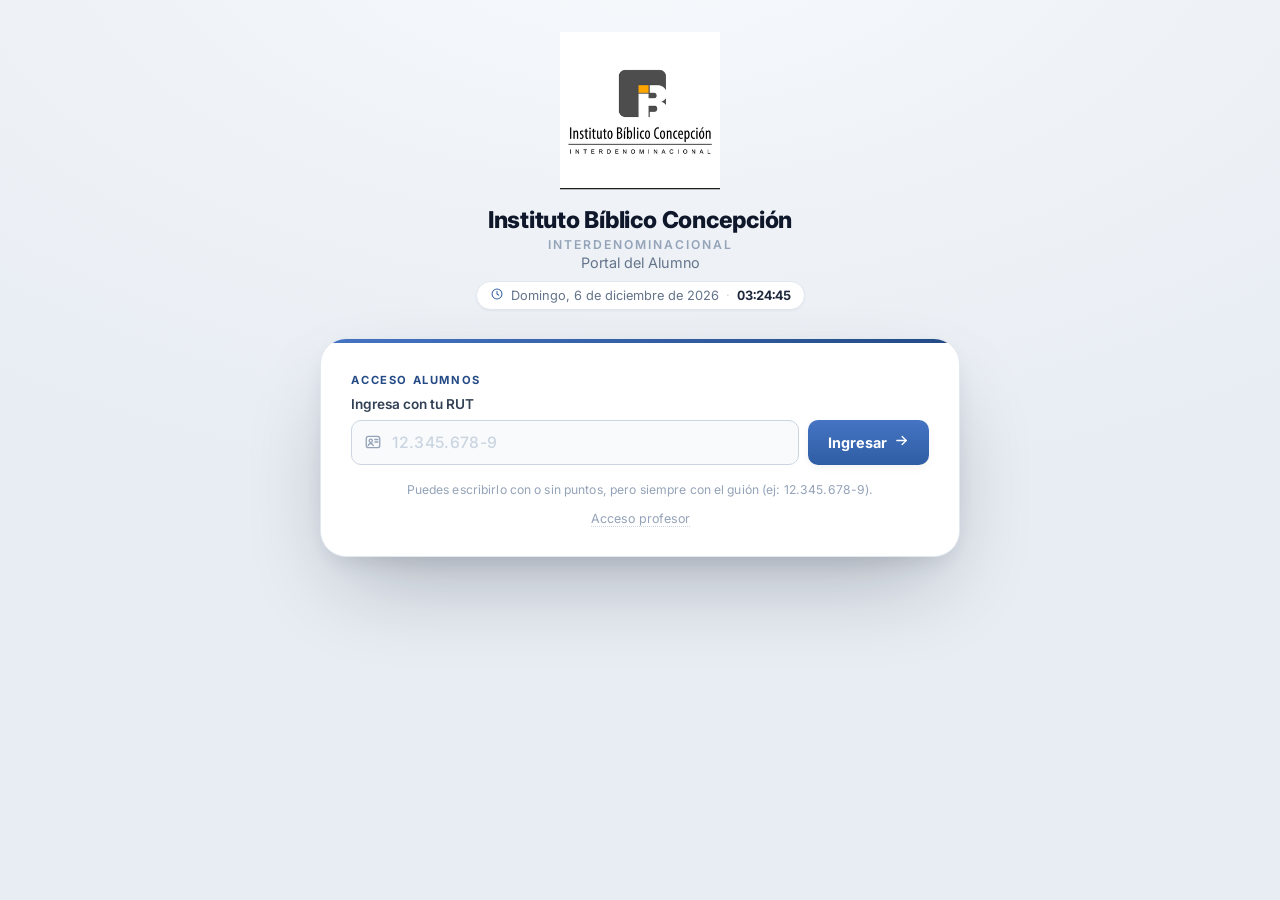
==== commit 0dad0f8b: "Mejorar la vista de materiales en el celular Co-Authored-By: Claude Opus 5.5 <noreply@anthropic.com>" ====
--- a/index.html
+++ b/index.html
@@ -421,6 +421,13 @@
 a.btn-descargar:hover { background: linear-gradient(180deg, var(--blue-500), var(--blue-600)); transform: translateY(-1px); box-shadow: var(--shadow-sm); }
 .material-audio { align-items: flex-start; flex-direction: column; }
 .material-audio audio { width: 100%; margin-top: 8px; height: 36px; }
+@media (max-width: 560px) {
+  /* En el celular: ícono y texto arriba usando todo el ancho; el botón abajo. */
+  .material-item { flex-wrap: wrap; row-gap: 10px; padding: 12px 13px; }
+  .material-item .material-info { flex: 1 1 calc(100% - 49px); }
+  .material-item > a.btn-descargar { margin-left: 49px; }
+  .curso-card { padding-left: 14px; padding-right: 14px; }
+}
 .sin-materiales { font-size: 0.84rem; color: var(--ink-400); text-align: center; padding: 14px; }
 
 /* Notas */
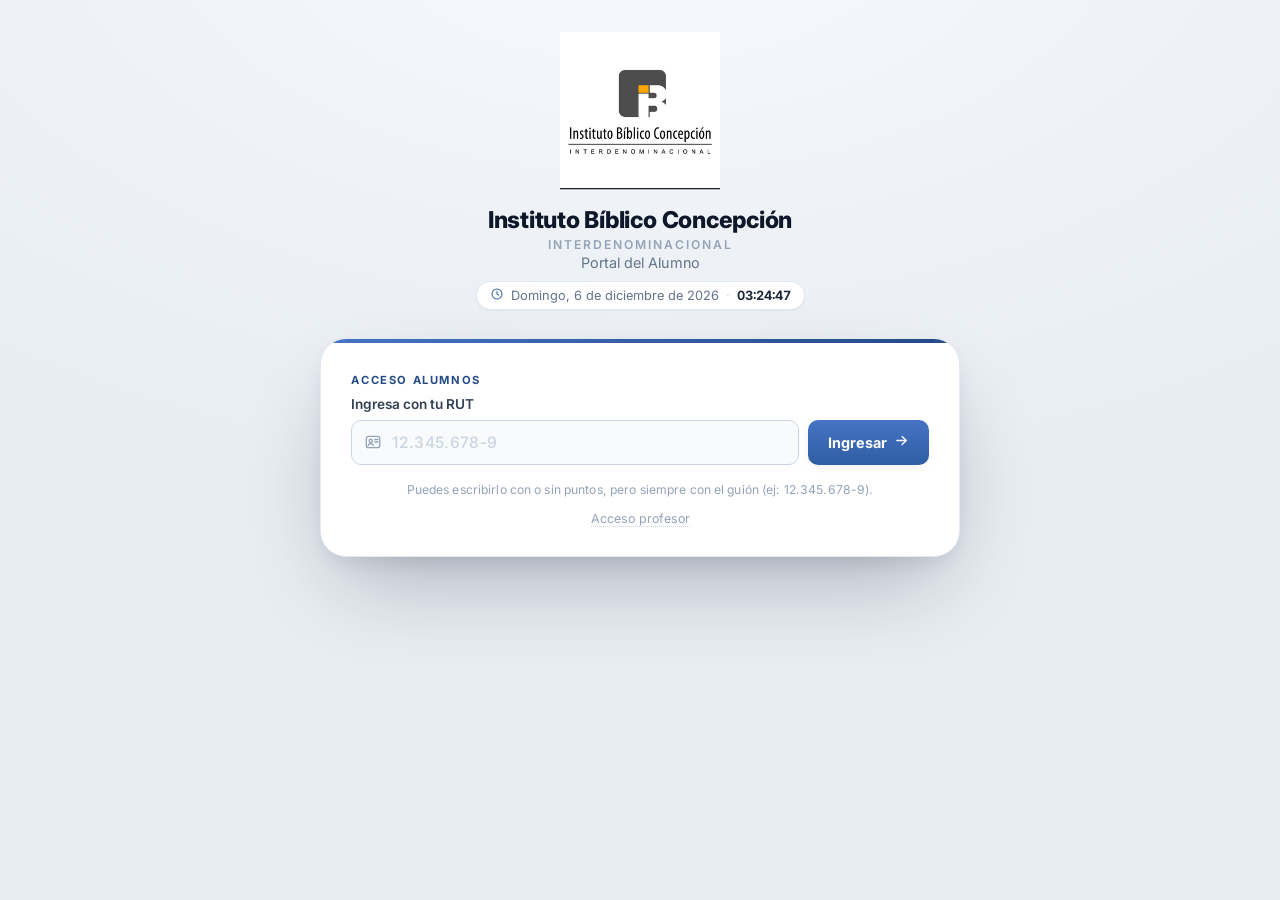
==== commit 2e51f3bb: "Conectar el portal a la planilla de datos de Google (modo de prueba con ?planilla) Co-Authored-By: C" ====
--- a/index.html
+++ b/index.html
@@ -99,15 +99,15 @@
 }
 .input-wrap .input-icon svg { width: 18px; height: 18px; }
 .input-wrap:focus-within .input-icon { color: var(--blue-500); }
-input[type=text] {
+input[type=text], input[type=password] {
   width: 100%; padding: 12px 15px 12px 40px; border: 1.5px solid var(--border-strong); border-radius: var(--radius-sm);
   font-size: 0.98rem; font-family: inherit; font-weight: 600; letter-spacing: 0.02em; color: var(--ink-900);
   outline: none; transition: border-color .18s var(--ease), box-shadow .18s var(--ease), background .18s var(--ease);
   background: var(--surface-soft);
 }
-input[type=text]::placeholder { font-weight: 500; color: var(--ink-300); }
-input[type=text]:focus { border-color: var(--blue-400); box-shadow: 0 0 0 4px rgba(69,116,196,.16); background: var(--surface); }
-input[type=text].input-invalid { border-color: #eab3ac; }
+input[type=text]::placeholder, input[type=password]::placeholder { font-weight: 500; color: var(--ink-300); }
+input[type=text]:focus, input[type=password]:focus { border-color: var(--blue-400); box-shadow: 0 0 0 4px rgba(69,116,196,.16); background: var(--surface); }
+input[type=text].input-invalid, input[type=password].input-invalid { border-color: #eab3ac; }
 button {
   position: relative; padding: 11px 20px; background: linear-gradient(180deg, var(--blue-400), var(--blue-500));
   color: #fff; border: none; border-radius: var(--radius-sm); font-family: inherit; font-size: 0.9rem;
@@ -190,6 +190,9 @@
 .alumno-ingreso svg { width: 12px; height: 12px; flex-shrink: 0; margin-top: 2px; }
 .alumno-ingreso:empty { display: none; }
 /* Panel del profesor */
+.clave-alumno-row { display: none; margin-top: 12px; }
+.clave-alumno-row label { margin-bottom: 6px; }
+.modo-prueba { margin-top: 10px; text-align: center; font-size: 0.74rem; color: #8a4b05; background: #fff4e5; border: 1px solid #f6dcb4; border-radius: 99px; padding: 4px 12px; }
 .acceso-profesor { text-align: center; margin-top: 12px; font-size: 0.78rem; }
 .acceso-profesor a { color: var(--ink-400); text-decoration: none; border-bottom: 1px dotted var(--ink-300); }
 .acceso-profesor a:hover { color: var(--blue-600); border-color: var(--blue-400); }
@@ -550,6 +553,13 @@
         <span class="btn-idle">Ingresar<span class="ico-arrow"></span></span>
         <span class="btn-loading"><span class="spinner"></span>Verificando…</span>
       </button>
+    </div>
+    <div class="clave-alumno-row" id="clave-alumno-row">
+      <label for="clave-alumno">Clave</label>
+      <div class="input-wrap">
+        <span class="input-icon ico-candado2"></span>
+        <input type="password" id="clave-alumno" placeholder="Tu clave" autocomplete="current-password" inputmode="numeric">
+      </div>
     </div>
     <div class="error" id="error-msg"><span class="error-icon ico-alert"></span><span class="error-text"></span></div>
     <p class="hint">Puedes escribirlo con o sin puntos, pero siempre con el guión (ej: 12.345.678-9).</p>
@@ -701,7 +711,7 @@
   'ico-materiales': 'book', 'ico-tareas': 'tasks', 'ico-entregas': 'upload', 'ico-grupo': 'users', 'ico-notas': 'chart',
   'ico-asistencia': 'calendarCheck', 'ico-observaciones': 'fileEdit', 'ico-avisos': 'megaphone',
   'ico-horario': 'clock', 'ico-reloj': 'clock', 'ico-profesor': 'user', 'ico-salir': 'logout', 'ico-toggle': 'panel',
-  'ico-idcard': 'idCard', 'ico-candado': 'lock', 'ico-alert2': 'alertCircle', 'ico-refresh': 'refresh', 'ico-salir2': 'logout', 'ico-external': 'external', 'avatar-cam': 'camera', 'ico-arrow': 'arrowRight', 'ico-alert': 'alertCircle'
+  'ico-idcard': 'idCard', 'ico-candado': 'lock', 'ico-candado2': 'lock', 'ico-alert2': 'alertCircle', 'ico-refresh': 'refresh', 'ico-salir2': 'logout', 'ico-external': 'external', 'avatar-cam': 'camera', 'ico-arrow': 'arrowRight', 'ico-alert': 'alertCircle'
 };
 for (const [slotClass, iconKey] of Object.entries(ICON_SLOTS)) {
   const el = document.querySelector('.' + slotClass);
@@ -713,7 +723,7 @@
    Formato: "RUT": { nombre: "...", cursos: { "Nombre curso": { t1, t2, ex } } }
    Usa null en las notas que aún no están registradas.
    ===================================================================== */
-const alumnos = {
+let alumnos = {
   "17.615.853-0": { nombre: "Baeza Espinoza, Marlyn", cursos: { "Introducción A.T.": { t1: 97, t2: 100, ex: 100, notaFinal: 99 } , "Contexto del Antiguo Testamento": { t1: null, t2: null, ex: null } } },
   "16.767.543-3": { nombre: "Cifuentes Valdebenito, Jennifer", cursos: { "Introducción A.T.": { t1: 0, t2: 0, ex: 0 } } },
   "20.759.687-6": { nombre: "Faúndez Ramírez, Consuelo", cursos: { "Introducción A.T.": { t1: 0, t2: 0, ex: 0 } } },
@@ -816,7 +826,7 @@
    última declaración borra en silencio a la anterior. Para un alumno con varios
    cursos, agrégalos dentro de la misma entrada.
    ===================================================================== */
-const asistencia = {
+let asistencia = {
   "17.615.853-0": { "Introducción A.T.": [
     { fecha: "06-05-2026", estado: "Presente" },
     { fecha: "13-05-2026", estado: "Presente" },
@@ -1103,7 +1113,7 @@
    3c) OBSERVACIONES  (individuales por alumno)
    Formato: "RUT": [ { fecha: "DD-MM-AAAA", texto: "..." }, ... ]
    ===================================================================== */
-const observaciones = {
+let observaciones = {
   "15.865.472-5": [ { fecha: "09-07-2026", texto: "La nota del examen corresponde de igual manera a la nota 2." } ],
   "20.194.247-0": [ { fecha: "09-07-2026", texto: "La nota del examen corresponde de igual manera a la nota 2." } ],
   "15.180.128-5": [ { fecha: "09-07-2026", texto: "La nota del examen corresponde de igual manera a la nota 2." } ],
@@ -1119,7 +1129,7 @@
    3c-bis) OBSERVACIONES POR CURSO (se muestran a todos los alumnos del curso)
    Formato: "Nombre curso": [ { fecha:"DD-MM-AAAA", texto:"..." }, ... ]
    ===================================================================== */
-const observacionesCurso = {
+let observacionesCurso = {
   "Ética del A.T.": [
     { fecha: "01-08-2026", texto: "Ponderación del Promedio Final: Trabajo 1 = 35% · Examen = 35% · Asistencia = 30%." }
   ],
@@ -1145,14 +1155,14 @@
    Agrega "curso: '<nombre del curso>'" para que un aviso solo lo vean los
    alumnos de ese curso. Sin ese campo, el aviso se muestra a todos.
    ===================================================================== */
-const avisos = [
+let avisos = [
 ];
 
 /* =====================================================================
    3e-bis) TAREAS A REALIZAR POR CURSO  (agrega o edita aquí)
    Formato: "Nombre curso": [ { titulo:"...", desc:"...", fecha:"DD-MM-AAAA" (fecha de entrega) }, ... ]
    ===================================================================== */
-const tareas = {
+let tareas = {
   "Contexto del Antiguo Testamento": [
     { titulo: "Tarea Documental: Dioses y Demonios de Egipto", desc: "Ver el documental \"Dioses y Demonios del Antiguo Egipto\" (47 min) y responder por escrito: 1) Describa cómo surge la creación y el ciclo de vida de Re. 2) ¿Cómo era el parto de una mujer egipcia? 3) ¿Qué pensamiento tenían los egipcios con respecto a la muerte? Video: https://www.youtube.com/watch?v=KM6pBk6YQKo", fecha: "02-09-2026", url: "materiales/contexto-at/tarea-documental-dioses-demonios-egipto.docx" },
     { titulo: "Trabajo final: La cultura religiosa de las mujeres", desc: "Leer el documento \"La cultura religiosa de las mujeres\" (Aportes Bíblicos) y responder por escrito: 1) La autora dice que el Antiguo Testamento entrega poca información sobre la vida diaria de las mujeres; según la lectura, ¿por qué ocurre eso? Mencione tres razones que da el texto, explíquelas con sus palabras, y señale cuál le parece la más importante y por qué. 2) El texto cita Jeremías 7:17-18, donde el profeta se enoja porque las mujeres preparan tortas para «la reina del cielo»: ábralo en su Biblia y léalo completo, luego responda ¿qué nos permite saber ese enojo del profeta sobre lo que la gente realmente hacía en Israel? Explique con sus palabras por qué, según la autora, una crítica puede servirnos como prueba.", fecha: "04-10-2026", url: "materiales/contexto-at/trabajo-final-cultura-religiosa-mujeres.pdf" }
@@ -1168,7 +1178,7 @@
    Lecturas y material de apoyo para actividades grupales.
    Formato: "Nombre curso": [ { titulo:"...", desc:"...", tipo:"pdf"|"doc"|..., url:"..." }, ... ]
    ===================================================================== */
-const trabajoGrupo = {
+let trabajoGrupo = {
   "Contexto del Antiguo Testamento": [
     { titulo: "Una tierra que mana leche y miel: Asentamiento en Canaán", desc: "John Drane, Introducción al Antiguo Testamento · Lectura para trabajo en grupo sobre la llegada de Israel a Canaán y las teorías arqueológicas de su asentamiento", tipo: "pdf", url: "materiales/contexto-at/trabajo-grupo-israel-en-canaan.pdf" }
   ],
@@ -1206,7 +1216,7 @@
    3e) HORARIO Y MODALIDAD POR CURSO  (agrega o edita aquí)
    modalidad: "Presencial", "Online" o "Híbrido"
    ===================================================================== */
-const horarios = {
+let horarios = {
   "Introducción A.T.": { dia: "Miércoles", hora: "19:30 – 22:00", modalidad: "Online", lugar: "Vía Zoom" },
   "Filosofía Moderna": { dia: "Miércoles", hora: "19:00 – 20:30", modalidad: "Híbrido", lugar: "Sala 2 · también vía Zoom" },
   "Ética del A.T.": { dia: "Lunes", hora: "19:30 – 22:00 (break 20:30 – 21:00)", modalidad: "Híbrido", lugar: "Sala 1" },
@@ -1226,7 +1236,7 @@
      url: "https://drive.google.com/..."
    - tipo: "pdf", "doc", "ppt", "video" o "link" (solo cambia el ícono)
    ===================================================================== */
-const materiales = {
+let materiales = {
   "Introducción A.T.": [
     { titulo: "Programa del curso", desc: "Contenidos y calendario del semestre", tipo: "pdf", url: "materiales/introduccion-at/programa.pdf" },
     { titulo: "Apuntes: El Pentateuco", desc: "Material de estudio · Unidad 1", tipo: "pdf", url: "materiales/introduccion-at/pentateuco.pdf" }
@@ -1321,6 +1331,14 @@
   const btn = document.getElementById('btn-ingresar');
   btn.classList.add('is-loading');
   btn.disabled = true;
+  if (USAR_PLANILLA) {
+    ingresarConPlanilla(raw).finally(() => {
+      btn.classList.remove('is-loading');
+      btn.disabled = false;
+      ingresoEnCurso = false;
+    });
+    return;
+  }
   /* Pequeña demora simulada para transmitir que el portal está verificando el RUT. */
   setTimeout(() => {
     procesarIngreso(raw);
@@ -1328,6 +1346,49 @@
     btn.disabled = false;
     ingresoEnCurso = false;
   }, 550);
+}
+
+/* =====================================================================
+   DATOS DESDE LA PLANILLA DE GOOGLE
+   Con USAR_PLANILLA, el portal pide al script de Google los datos del alumno
+   (validando RUT y clave) en vez de usar los que están escritos en este archivo.
+   Mientras se prueba, se activa agregando ?planilla a la dirección.
+   ===================================================================== */
+const USAR_PLANILLA = !!ENTREGAS_URL && new URLSearchParams(location.search).has('planilla');
+let claveAlumno = '';
+
+async function ingresarConPlanilla(raw) {
+  const filaClave = document.getElementById('clave-alumno-row');
+  const clave = filaClave.style.display === 'block' ? document.getElementById('clave-alumno').value.trim() : '';
+  let r;
+  try {
+    r = await (await fetch(ENTREGAS_URL, { method: 'POST', body: JSON.stringify({ accion: 'datos', rut: raw, clave: clave }) })).json();
+  } catch (e) {
+    mostrarError('No se pudo conectar con el portal. Revisa tu conexión a internet e inténtalo de nuevo.');
+    return;
+  }
+  if (!r.ok) {
+    if (r.codigo === 'clave' || r.codigo === 'clave_mala') {
+      filaClave.style.display = 'block';
+      document.getElementById('clave-alumno').focus();
+      if (r.codigo === 'clave_mala') document.getElementById('clave-alumno').value = '';
+    }
+    mostrarError(r.mensaje || 'No se pudo ingresar.');
+    return;
+  }
+  const rut = r.alumno.rut;
+  claveAlumno = clave;
+  alumnos = { [rut]: { nombre: r.alumno.nombre, cursos: r.alumno.cursos } };
+  asistencia = { [rut]: r.asistencia || {} };
+  observaciones = { [rut]: r.observaciones || [] };
+  materiales = r.materiales || {};
+  tareas = r.tareas || {};
+  trabajoGrupo = r.trabajoGrupo || {};
+  horarios = r.horarios || {};
+  observacionesCurso = r.observacionesCurso || {};
+  avisos = r.avisos || [];
+  CURSOS_SOLO_CALIFICACIONES = r.cursadas || [];
+  procesarIngreso(rut);
 }
 
 function procesarIngreso(raw) {
@@ -1365,6 +1426,9 @@
 
 function salir() {
   alumnoActual = null;
+  claveAlumno = '';
+  document.getElementById('clave-alumno').value = '';
+  document.getElementById('clave-alumno-row').style.display = 'none';
   document.getElementById('rut-input').value = '';
   ocultarError();
   document.getElementById('vista-panel').style.display = 'none';
@@ -1391,7 +1455,7 @@
 
 /* Cursos ya finalizados que solo deben verse en "Mis Calificaciones";
    desaparecen de Materiales, Tareas, Asistencia y Horario. */
-const CURSOS_SOLO_CALIFICACIONES = ["Introducción A.T.", "Filosofía Moderna", "Ética del Nuevo Testamento", "Ética del A.T."];
+let CURSOS_SOLO_CALIFICACIONES = ["Introducción A.T.", "Filosofía Moderna", "Ética del Nuevo Testamento", "Ética del A.T."];
 const SIN_CURSOS_ACTIVOS = '<p class="sin-avisos">No tienes materias activas en este momento.<br>Revisa "Mis Calificaciones" para ver tus cursos finalizados.</p>';
 function cursosActivos() { return Object.keys(alumnoActual.cursos).filter(c => !CURSOS_SOLO_CALIFICACIONES.includes(c)); }
 
@@ -1742,7 +1806,7 @@
     const resp = await fetch(ENTREGAS_URL, {
       method: 'POST',
       body: JSON.stringify({
-        rut: alumnoActual.rut, nombre: alumnoActual.nombre, curso: curso, tarea: trabajo,
+        rut: alumnoActual.rut, clave: claveAlumno, nombre: alumnoActual.nombre, curso: curso, tarea: trabajo,
         archivo: entregaArchivo.name, tipo: entregaArchivo.type, datos: datos,
         comentario: document.getElementById('ent-comentario').value.trim()
       })
@@ -1821,6 +1885,12 @@
   if (!ENTREGAS_URL) throw new Error('El portal no está conectado a Google Drive.');
   const r = await (await fetch(ENTREGAS_URL, { method: 'POST', body: JSON.stringify({ accion: 'panel', clave: clave }) })).json();
   if (!r.ok) throw new Error(r.mensaje || 'No se pudieron obtener los datos.');
+  if (r.datos && USAR_PLANILLA) {
+    alumnos = r.datos.alumnos;
+    asistencia = r.datos.asistencia;
+    tareas = r.datos.tareas || {};
+    CURSOS_SOLO_CALIFICACIONES = r.datos.cursosCursados || [];
+  }
   return r;
 }
 
@@ -2028,7 +2098,7 @@
   mostrarIngreso(local);
   if (!ENTREGAS_URL) return;
   try {
-    const r = await (await fetch(ENTREGAS_URL, { method: 'POST', body: JSON.stringify({ accion: 'ingreso', rut: rut }) })).json();
+    const r = await (await fetch(ENTREGAS_URL, { method: 'POST', body: JSON.stringify({ accion: 'ingreso', rut: rut, clave: claveAlumno }) })).json();
     if (r.ok && 'anterior' in r && alumnoActual && alumnoActual.rut === rut) mostrarIngreso(r.anterior);
   } catch (e) { /* sin conexión: se mantiene lo guardado en este navegador */ }
 }
@@ -2091,7 +2161,7 @@
     const dataUrl = await reducirFoto(f);
     const r = await (await fetch(ENTREGAS_URL, {
       method: 'POST',
-      body: JSON.stringify({ accion: 'foto', rut: rut, datos: dataUrl.split(',')[1] })
+      body: JSON.stringify({ accion: 'foto', rut: rut, clave: claveAlumno, datos: dataUrl.split(',')[1] })
     })).json();
     if (!r.ok) throw new Error(r.mensaje || 'No se pudo guardar la foto.');
     if (alumnoActual && alumnoActual.rut === rut) mostrarFotoPerfil(dataUrl);
@@ -2169,6 +2239,8 @@
 
 document.getElementById('rut-input').addEventListener('keydown', e => { if (e.key === 'Enter') ingresar(); });
 document.getElementById('clave-input').addEventListener('keydown', e => { if (e.key === 'Enter') ingresarProfesor(); });
+document.getElementById('clave-alumno').addEventListener('keydown', e => { if (e.key === 'Enter') ingresar(); });
+if (USAR_PLANILLA) document.querySelector('#vista-login .hint').insertAdjacentHTML('afterend', '<p class="modo-prueba">Versión de prueba · datos desde la planilla de Google</p>');
 if (location.hash === '#profesor') abrirAccesoProfesor();
 document.getElementById('avatar-wrap').addEventListener('keydown', e => { if (e.key === 'Enter' || e.key === ' ') { e.preventDefault(); document.getElementById('foto-input').click(); } });
 document.getElementById('rut-input').addEventListener('input', (e) => {
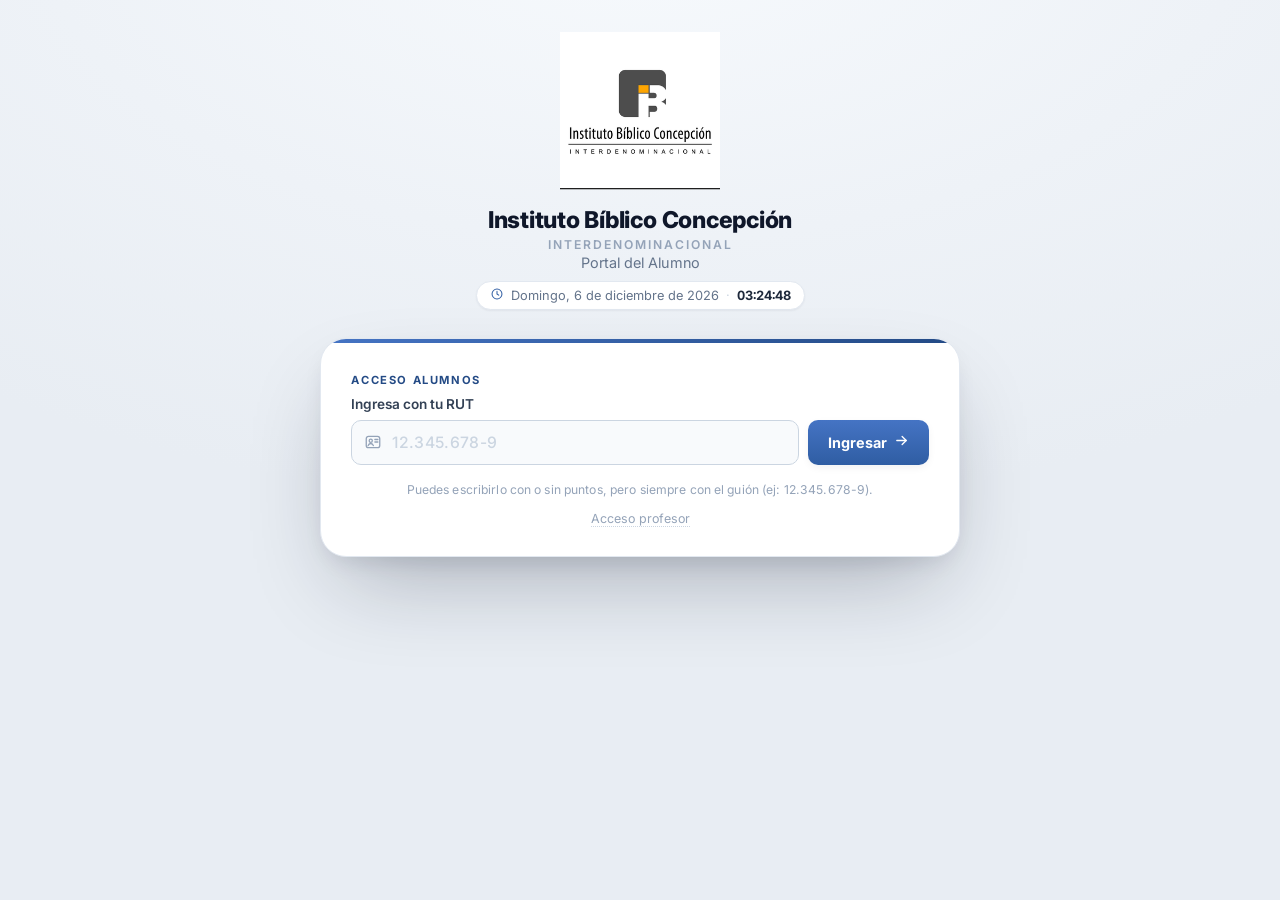
==== commit f64f2fdf: "Usar siempre la planilla de Google y quitar los datos de alumnos del código público Co-Authored-By: " ====
--- a/index.html
+++ b/index.html
@@ -192,7 +192,6 @@
 /* Panel del profesor */
 .clave-alumno-row { display: none; margin-top: 12px; }
 .clave-alumno-row label { margin-bottom: 6px; }
-.modo-prueba { margin-top: 10px; text-align: center; font-size: 0.74rem; color: #8a4b05; background: #fff4e5; border: 1px solid #f6dcb4; border-radius: 99px; padding: 4px 12px; }
 .acceso-profesor { text-align: center; margin-top: 12px; font-size: 0.78rem; }
 .acceso-profesor a { color: var(--ink-400); text-decoration: none; border-bottom: 1px dotted var(--ink-300); }
 .acceso-profesor a:hover { color: var(--blue-600); border-color: var(--blue-400); }
@@ -719,105 +718,18 @@
 }
 
 /* =====================================================================
-   2) ALUMNOS Y NOTAS  (agrega o edita aquí)
+   2) ALUMNOS Y NOTAS
+   IMPORTANTE: todos los datos del portal (alumnos, notas, asistencia,
+   observaciones, avisos, tareas, trabajo en grupo, horarios y materiales)
+   se administran en la planilla "Portal IBC - Datos" de Google Drive.
+   Estas variables quedan vacías y se llenan al ingresar cada alumno.
    Formato: "RUT": { nombre: "...", cursos: { "Nombre curso": { t1, t2, ex } } }
    Usa null en las notas que aún no están registradas.
    ===================================================================== */
-let alumnos = {
-  "17.615.853-0": { nombre: "Baeza Espinoza, Marlyn", cursos: { "Introducción A.T.": { t1: 97, t2: 100, ex: 100, notaFinal: 99 } , "Contexto del Antiguo Testamento": { t1: null, t2: null, ex: null } } },
-  "16.767.543-3": { nombre: "Cifuentes Valdebenito, Jennifer", cursos: { "Introducción A.T.": { t1: 0, t2: 0, ex: 0 } } },
-  "20.759.687-6": { nombre: "Faúndez Ramírez, Consuelo", cursos: { "Introducción A.T.": { t1: 0, t2: 0, ex: 0 } } },
-  "19.511.582-6": { nombre: "Candia Gonzalez, Camila", cursos: { "Contexto del Antiguo Testamento": { t1: null, t2: null, ex: null } } },
-  "20.022.133-8": { nombre: "Fuentes Veloso, Andrés", cursos: { "Contexto del Antiguo Testamento": { t1: null, t2: null, ex: null } , "Filosofía Antigua y Medieval": { t1: null, t2: null, ex: null } } },
-  "11.984.351-0": { nombre: "Gonzalez Contreras, Isabel", cursos: { "Introducción A.T.": { t1: 86, t2: 100, ex: 100, notaFinal: 98 }, "Contexto del Antiguo Testamento": { t1: null, t2: null, ex: null } } },
-  "13.788.829-7": { nombre: "Jara Arellano, Boris", cursos: { "Introducción A.T.": { t1: 0, t2: 0, ex: 0 } } },
-  "9.718.696-0": { nombre: "Lagos Aburto, Carlos", cursos: { "Introducción A.T.": { t1: 75, t2: 100, ex: 100, notaFinal: 96 } , "Contexto del Antiguo Testamento": { t1: null, t2: null, ex: null } } },
-  "10.458.204-4": { nombre: "Osorio Inzunza, Ana Luz", cursos: { "Introducción A.T.": { t1: 97, t2: 100, ex: 100, notaFinal: 99 } , "Contexto del Antiguo Testamento": { t1: null, t2: null, ex: null } } },
-  "16.416.923-5": { nombre: "Pérez Ayala, Nadixia Evein", cursos: { "Introducción A.T.": { t1: 86, t2: 100, ex: 100, notaFinal: 98 } , "Contexto del Antiguo Testamento": { t1: null, t2: null, ex: null } } },
-  "17.614.372-K": { nombre: "Riquelme Fernández, Herman", cursos: { "Introducción A.T.": { t1: 93, t2: 100, ex: 100, notaFinal: 99 } , "Contexto del Antiguo Testamento": { t1: null, t2: null, ex: null } } },
-  "12.526.537-5": { nombre: "Rojas Nuñez, Griselda", cursos: { "Introducción A.T.": { t1: 93, t2: 100, ex: 100, notaFinal: 99 }, "Ética del Nuevo Testamento": { t1: 100, t2: null, ex: 88, notaFinal: 96 }, "Contexto del Antiguo Testamento": { t1: null, t2: null, ex: null } , "Filosofía Antigua y Medieval": { t1: null, t2: null, ex: null } , "Evangelio de Lucas": { t1: null, t2: null, ex: null } } },
-  "15.157.909-4": { nombre: "Sánchez Cofré, César", cursos: { "Introducción A.T.": { t1: 75, t2: 100, ex: 100, notaFinal: 96 } , "Contexto del Antiguo Testamento": { t1: null, t2: null, ex: null } } },
-  "6.688.590-9": { nombre: "Sanhueza Ascencio, Marcelo", cursos: { "Introducción A.T.": { t1: 86, t2: 100, ex: 100, notaFinal: 98 } , "Contexto del Antiguo Testamento": { t1: null, t2: null, ex: null } } },
-  "16.690.272-K": { nombre: "Toloza Lozano, Karen", cursos: { "Introducción A.T.": { t1: 75, t2: 100, ex: 100, notaFinal: 96 } , "Contexto del Antiguo Testamento": { t1: null, t2: null, ex: null } } },
-  "15.865.472-5": { nombre: "Cristian Collio Liguen", cursos: { "Filosofía Moderna": { t1: 96, t2: 100, ex: 100, notaFinal: 99 } , "Eclesiología y Pneumatología": { t1: null, t2: null, ex: null } } },
-  "20.194.247-0": { nombre: "Pedro Duran Vivanco", cursos: { "Filosofía Moderna": { t1: 60, t2: 90, ex: 90, notaFinal: 84 } , "Eclesiología y Pneumatología": { t1: null, t2: null, ex: null } } },
-  "15.180.128-5": { nombre: "Fredy Garrido Paredes", cursos: { "Filosofía Moderna": { t1: 100, t2: 100, ex: 100, notaFinal: 100 } , "Eclesiología y Pneumatología": { t1: null, t2: null, ex: null } , "Filosofía Antigua y Medieval": { t1: null, t2: null, ex: null } } },
-  "16.155.833-8": { nombre: "Lisandro Macaya Bustamante", cursos: { "Filosofía Moderna": { t1: 20, t2: 100, ex: 100, notaFinal: 86 } , "Eclesiología y Pneumatología": { t1: null, t2: null, ex: null } } },
-  "18.131.401-K": { nombre: "Francisco Ojeda Nahuelpan", cursos: { "Filosofía Moderna": { t1: 100, t2: 100, ex: 100, notaFinal: 96 } , "Eclesiología y Pneumatología": { t1: null, t2: null, ex: null } } },
-  "8.188.445-5": { nombre: "Sergio Guillermo Rebolledo Gallegos", cursos: { "Filosofía Moderna": { t1: 100, t2: 100, ex: 100, notaFinal: 100 } , "Eclesiología y Pneumatología": { t1: null, t2: null, ex: null } } },
-  "10.040.390-0": { nombre: "Urzula Torres Torres", cursos: { "Filosofía Moderna": { t1: 100, t2: 100, ex: 100, notaFinal: 96 } , "Eclesiología y Pneumatología": { t1: null, t2: null, ex: null } } },
-  "11.986.425-9": { nombre: "María Soledad Ubilla Mendoza", cursos: { "Filosofía Moderna": { t1: 80, t2: 100, ex: 100, notaFinal: 93 } , "Eclesiología y Pneumatología": { t1: null, t2: null, ex: null } } },
-  "10.544.296-3": { nombre: "Nelson Arismendi Ojeda", cursos: { "Filosofía Moderna": { t1: 80, t2: 100, ex: 100, notaFinal: 93 } , "Eclesiología y Pneumatología": { t1: null, t2: null, ex: null } } },
-  "23.502.993-6": { nombre: "Avila Nieto, Angela", cursos: { "Ética del A.T.": { t1: 100, t2: null, ex: 90, notaFinal: 95 } } },
-  "11.452.141-8": { nombre: "Barra Barra, Mónica", cursos: { "Ética del A.T.": { t1: 100, t2: null, ex: 90, notaFinal: 97 } , "Contexto del Antiguo Testamento": { t1: null, t2: null, ex: null } } },
-  "16.038.613-4": { nombre: "Caamaño Correa, Stephanie", cursos: { "Ética del A.T.": { t1: 100, t2: null, ex: 69, notaFinal: 89 }, "Ética del Nuevo Testamento": { t1: 100, t2: null, ex: 72, notaFinal: 84 } , "Evangelio de Lucas": { t1: null, t2: null, ex: null } } },
-  "17.853.309-6": { nombre: "Cerda Quintana, Valeska", cursos: { "Ética del A.T.": { t1: 100, t2: null, ex: 92, notaFinal: 91 } } },
-  "12.182.346-2": { nombre: "Córdova Cáceres, Cristián", cursos: { "Ética del A.T.": { t1: 100, t2: null, ex: 97, notaFinal: 96 } } },
-  "12.703.841-4": { nombre: "Flores Cabrera, Carlos", cursos: { "Ética del A.T.": { t1: 100, t2: null, ex: 89, notaFinal: 96 } } },
-  "21.216.524-7": { nombre: "Foreman Higuera, Jaime", cursos: { "Ética del A.T.": { t1: 0, t2: null, ex: null, notaFinal: 0 } } },
-  "14.051.047-5": { nombre: "Gonzalez Alfaro, Oscar", cursos: { "Ética del A.T.": { t1: 0, t2: null, ex: null, notaFinal: 0 } } },
-  "14.272.037-K": { nombre: "Gutiérrez Zapata, Marcela", cursos: { "Ética del A.T.": { t1: 100, t2: null, ex: 92, notaFinal: 97 } } },
-  "13.601.474-9": { nombre: "Jimenez Riquelme, Lisset", cursos: { "Ética del A.T.": { t1: 100, t2: null, ex: 83, notaFinal: 94 } } },
-  "16.513.840-6": { nombre: "Lepe Delgado, Esteban", cursos: { "Ética del A.T.": { t1: 100, t2: null, ex: 97, notaFinal: 99 } } },
-  "9.781.940-8": { nombre: "Líbano Escobar, Sonia", cursos: { "Ética del A.T.": { t1: 100, t2: null, ex: 72, notaFinal: 90 } } },
-  "20.116.717-5": { nombre: "López Novoa, Gerson", cursos: { "Ética del A.T.": { t1: 100, t2: null, ex: 92, notaFinal: 97 } } },
-  "28.474.255-9": { nombre: "Martinez Vera, Carlos", cursos: { "Ética del A.T.": { t1: 0, t2: null, ex: 0, notaFinal: 3 } } },
-  "21.165.197-0": { nombre: "Morales Concha, Gerald", cursos: { "Ética del A.T.": { t1: 100, t2: null, ex: 80, notaFinal: 93 } } },
-  "16.012.222-6": { nombre: "Nova Palma, Claudio", cursos: { "Ética del A.T.": { t1: 100, t2: null, ex: 85, notaFinal: 95 } } },
-  "15.193.496-K": { nombre: "Quinchavil Cid, Noemí", cursos: { "Ética del A.T.": { t1: 100, t2: null, ex: 92, notaFinal: 91 }, "Ética del Nuevo Testamento": { t1: 100, t2: null, ex: 88, notaFinal: 90 } , "Evangelio de Lucas": { t1: null, t2: null, ex: null } } },
-  "14.341.897-9": { nombre: "Ramirez Yañe, Valeria", cursos: { "Ética del A.T.": { t1: 100, t2: null, ex: 92, notaFinal: 97 } } },
-  "20.020.152-3": { nombre: "Ramírez Vergara, Juan", cursos: { "Ética del A.T.": { t1: 100, t2: null, ex: 83, notaFinal: 94 } } },
-  "18.804.372-0": { nombre: "Riquelme Valenzuela, Gerson", cursos: { "Ética del A.T.": { t1: 100, t2: null, ex: 88, notaFinal: 96 } } },
-  "17.182.577-6": { nombre: "Ruminot Muñoz, Elizabeth", cursos: { "Ética del A.T.": { t1: 100, t2: null, ex: 98, notaFinal: 99 } } },
-  "9.950.138-3": { nombre: "Sagredo Leon, Eliana", cursos: { "Ética del A.T.": { t1: 100, t2: null, ex: 85, notaFinal: 95 } } },
-  "22.616.202-K": { nombre: "Segura Muñoz, Dante", cursos: { "Ética del A.T.": { t1: 100, t2: null, ex: 94, notaFinal: 98 } } },
-  "11.708.911-8": { nombre: "Vidal Shaw, Gerly", cursos: { "Ética del A.T.": { t1: 100, t2: null, ex: 100, notaFinal: 97 } } },
-  "16.965.915-K": { nombre: "Yañez Vasquez, Alvaro", cursos: { "Ética del A.T.": { t1: 100, t2: null, ex: 88, notaFinal: 96 } } },
-  "17.444.999-6": { nombre: "Barra Hernandez, Luis Aaron", cursos: { "Ética del Nuevo Testamento": { t1: 100, t2: null, ex: 96, notaFinal: 99 } , "Evangelio de Lucas": { t1: null, t2: null, ex: null } } },
-  "18.684.727-K": { nombre: "Manriquez Inzunza, Félix David", cursos: { "Ética del Nuevo Testamento": { t1: 0, t2: null, ex: 95, notaFinal: 48 } , "Evangelio de Lucas": { t1: null, t2: null, ex: null } } },
-  "18.147.137-9": { nombre: "Molina Faundez, Camila Verónica", cursos: { "Ética del Nuevo Testamento": { t1: 100, t2: null, ex: 80, notaFinal: 93 } , "Evangelio de Lucas": { t1: null, t2: null, ex: null } } },
-  "16.482.093-9": { nombre: "Novoa Puentes, Paulina Ivonne", cursos: { "Ética del Nuevo Testamento": { t1: 100, t2: null, ex: 87, notaFinal: 95 } , "Evangelio de Lucas": { t1: null, t2: null, ex: null } } },
-  "14.062.185-4": { nombre: "Reyes Caro, Alex Mauricio", cursos: { "Ética del Nuevo Testamento": { t1: 100, t2: null, ex: 74, notaFinal: 91 } , "Evangelio de Lucas": { t1: null, t2: null, ex: null } } },
-  "13.069.994-4": { nombre: "Rodriguez Castillo, Gonzalo Rene", cursos: { "Ética del Nuevo Testamento": { t1: 100, t2: null, ex: 70, notaFinal: 90 } , "Evangelio de Lucas": { t1: null, t2: null, ex: null } } },
-  "19.335.856-K": { nombre: "Salas Brenet, Scarlet Ariela", cursos: { "Ética del Nuevo Testamento": { t1: 100, t2: null, ex: 70, notaFinal: 90 } , "Filosofía Antigua y Medieval": { t1: null, t2: null, ex: null } , "Evangelio de Lucas": { t1: null, t2: null, ex: null } } },
-  "17.215.962-1": { nombre: "Sanhueza Alveal, Angela", cursos: { "Ética del Nuevo Testamento": { t1: 100, t2: null, ex: 90, notaFinal: 97 } , "Evangelio de Lucas": { t1: null, t2: null, ex: null } } },
-  "16.846.945-4": { nombre: "Faundez Becerra, Priscila Elizabeth", cursos: { "Ética del Nuevo Testamento": { t1: 100, t2: null, ex: 85, notaFinal: 95 } , "Evangelio de Lucas": { t1: null, t2: null, ex: null } } },
-  "18.286.594-K": { nombre: "Jaidar Herrera, Ingrid Beatriz", cursos: { "Ética del Nuevo Testamento": { t1: 100, t2: null, ex: 84, notaFinal: 94 } , "Evangelio de Lucas": { t1: null, t2: null, ex: null } } },
-  "13.374.492-4": { nombre: "Herrera Candia, Fernando Eliseo", cursos: { "Ética del Nuevo Testamento": { t1: 100, t2: null, ex: 94, notaFinal: 98 } , "Evangelio de Lucas": { t1: null, t2: null, ex: null } } },
-  "11.956.591-K": { nombre: "Burboa Torres, Gloria María", cursos: { "Ética del Nuevo Testamento": { t1: 100, t2: null, ex: 75, notaFinal: 91 } , "Evangelio de Lucas": { t1: null, t2: null, ex: null } } },
-  "10.796.551-3": { nombre: "Ramirez Hernandez, Juan Antonio", cursos: { "Ética del Nuevo Testamento": { t1: 100, t2: null, ex: 74, notaFinal: 91 } , "Evangelio de Lucas": { t1: null, t2: null, ex: null } } },
-  "15.519.768-4": { nombre: "Cisterna Concha, Pamela Luisa", cursos: { "Ética del Nuevo Testamento": { t1: 100, t2: null, ex: 82, notaFinal: 94 } , "Evangelio de Lucas": { t1: null, t2: null, ex: null } } },
-  "16.769.032-7": { nombre: "Salas Canales, Claudio Gabriel", bloqueado: true, cursos: { "Ética del Nuevo Testamento": { t1: 0, t2: null, ex: 0, notaFinal: 0 } } },
-  "13.133.863-5": { nombre: "Rojas Nuñez, Amada Jenny", cursos: { "Ética del Nuevo Testamento": { t1: 100, t2: null, ex: 89, notaFinal: 96 } , "Evangelio de Lucas": { t1: null, t2: null, ex: null } } },
-  "12.090.242-3": { nombre: "Gonzalez de la Barra, Teresa del Pilar", cursos: { "Ética del Nuevo Testamento": { t1: 100, t2: null, ex: 82, notaFinal: 94 } , "Evangelio de Lucas": { t1: null, t2: null, ex: null } } },
-  "15.954.682-9": { nombre: "Flores Aguilera, Cristian Marcelo", cursos: { "Ética del Nuevo Testamento": { t1: 100, t2: null, ex: 85, notaFinal: 89 } , "Evangelio de Lucas": { t1: null, t2: null, ex: null } } },
-  "16.807.217-1": { nombre: "Espinoza Sanhueza, Manuel Aaron", cursos: { "Ética del Nuevo Testamento": { t1: 100, t2: null, ex: 70, notaFinal: 90 } , "Evangelio de Lucas": { t1: null, t2: null, ex: null } } },
-  "18.143.676-K": { nombre: "Severino Novoa, Alejandro Esteban", cursos: { "Ética del Nuevo Testamento": { t1: 100, t2: null, ex: 82, notaFinal: 88 } , "Evangelio de Lucas": { t1: null, t2: null, ex: null } } },
-  "18.707.109-7": { nombre: "Muñoz Zúñiga, Camila Francisca", bloqueado: true, cursos: { "Ética del Nuevo Testamento": { t1: 0, t2: null, ex: 87, notaFinal: 55 } , "Evangelio de Lucas": { t1: null, t2: null, ex: null } } },
-  "19.815.246-3": { nombre: "Villanueva Faundez, Vaitiare Constanza", cursos: { "Ética del Nuevo Testamento": { t1: 100, t2: null, ex: 84, notaFinal: 94 } , "Evangelio de Lucas": { t1: null, t2: null, ex: null } } },
-  "20.527.658-0": { nombre: "Varela Miranda, Emmanuel Fernando", cursos: { "Evangelio de Lucas": { t1: null, t2: null, ex: null } } },
-  "16.863.871-K": { nombre: "Vidal Viviana", cursos: { "Introducción A.T.": { t1: 100, t2: 100, ex: 100, notaFinal: 100 } , "Contexto del Antiguo Testamento": { t1: null, t2: null, ex: null } } },
-  "15.517.222-3": { nombre: "Andrades, Manuel", cursos: { "Filosofía Antigua y Medieval": { t1: null, t2: null, ex: null } } },
-  "12.920.008-1": { nombre: "Cerna Roa, Emilio", cursos: { "Filosofía Antigua y Medieval": { t1: null, t2: null, ex: null } } },
-  "14.207.267-K": { nombre: "Cifuentes Valdebenito, Nasly", cursos: { "Filosofía Antigua y Medieval": { t1: null, t2: null, ex: null } } },
-  "15.671.292-2": { nombre: "Cisterna Concha, Katharine", cursos: { "Filosofía Antigua y Medieval": { t1: null, t2: null, ex: null } } },
-  "15.196.923-2": { nombre: "Lagos Bazán, Héctor Rolando", cursos: { "Filosofía Antigua y Medieval": { t1: null, t2: null, ex: null } } },
-  "21.960.777-6": { nombre: "Navarro Quiñimil, Abigail", cursos: { "Filosofía Antigua y Medieval": { t1: null, t2: null, ex: null } } },
-  "20.196.663-9": { nombre: "Pinto Rivas, Carolina", cursos: { "Filosofía Antigua y Medieval": { t1: null, t2: null, ex: null } } },
-  "17.900.057-1": { nombre: "Pulgar Ulloa, Daniela", cursos: { "Filosofía Antigua y Medieval": { t1: null, t2: null, ex: null } } },
-  "16.348.512-5": { nombre: "Rivera Gutierrez, Alberto", cursos: { "Filosofía Antigua y Medieval": { t1: null, t2: null, ex: null } } },
-  "16.167.344-7": { nombre: "Sánchez Alarcón, Carolina", cursos: { "Filosofía Antigua y Medieval": { t1: null, t2: null, ex: null } } },
-  "20.643.197-0": { nombre: "Segura Muñoz, Catalina", cursos: { "Filosofía Antigua y Medieval": { t1: null, t2: null, ex: null } } },
-  "6.894.778-2": { nombre: "Steffens Aburto, María", cursos: { "Filosofía Antigua y Medieval": { t1: null, t2: null, ex: null } } },
-  "16.222.374-7": { nombre: "Valencia Pereira, Christopher", cursos: { "Filosofía Antigua y Medieval": { t1: null, t2: null, ex: null } } },
-  "17.483.788-0": { nombre: "Zenteno Bravo, Cristian", cursos: { "Filosofía Antigua y Medieval": { t1: null, t2: null, ex: null } } },
-  "13.622.701-7": { nombre: "Suazo Ruiz, Juan Carlos", cursos: { "Filosofía Antigua y Medieval": { t1: null, t2: null, ex: null } } },
-  "16.807.324-0": { nombre: "Canario Vergara, Jorge Esteban", cursos: { "Filosofía Antigua y Medieval": { t1: null, t2: null, ex: null } } },
-  "11.985.808-9": { nombre: "Arroyo, Isabel", cursos: { "Filosofía Antigua y Medieval": { t1: null, t2: null, ex: null } } }
-};
+let alumnos = {};
 
 /* =====================================================================
-   3b) ASISTENCIA  (agrega o edita aquí)
+   3b) ASISTENCIA
    Formato: "RUT": { "Nombre curso": [ {fecha:"DD-MM-AAAA", estado:"Presente"|"Ausente"|"Atraso"|"Media clase"}, ... ] }
    En el porcentaje de asistencia: "Presente" vale 1, "Media clase" vale 0,5 y
    "Ausente"/"Atraso" valen 0.
@@ -826,366 +738,39 @@
    última declaración borra en silencio a la anterior. Para un alumno con varios
    cursos, agrégalos dentro de la misma entrada.
    ===================================================================== */
-let asistencia = {
-  "17.615.853-0": { "Introducción A.T.": [
-    { fecha: "06-05-2026", estado: "Presente" },
-    { fecha: "13-05-2026", estado: "Presente" },
-    { fecha: "20-05-2026", estado: "Presente" },
-    { fecha: "27-05-2026", estado: "Presente" },
-    { fecha: "03-06-2026", estado: "Presente" },
-    { fecha: "10-06-2026", estado: "Presente" },
-    { fecha: "17-06-2026", estado: "Presente" },
-    { fecha: "24-06-2026", estado: "Presente" }
-  ] , "Contexto del Antiguo Testamento": [ { fecha: "05-08-2026", estado: "Presente" }, { fecha: "12-08-2026", estado: "Presente" }, { fecha: "19-08-2026", estado: "Presente" }, { fecha: "26-08-2026", estado: "Presente" }, { fecha: "02-09-2026", estado: "Presente" }, { fecha: "09-09-2026", estado: "Presente" }, { fecha: "16-09-2026", estado: "Presente" }, { fecha: "23-09-2026", estado: "Presente" } ] },
-  "16.767.543-3": { "Introducción A.T.": [
-    { fecha: "06-05-2026", estado: "Presente" },
-    { fecha: "13-05-2026", estado: "Ausente" },
-    { fecha: "20-05-2026", estado: "Ausente" },
-    { fecha: "27-05-2026", estado: "Ausente" },
-    { fecha: "03-06-2026", estado: "Ausente" },
-    { fecha: "10-06-2026", estado: "Ausente" },
-    { fecha: "17-06-2026", estado: "Ausente" }
-  ] },
-  "20.759.687-6": { "Introducción A.T.": [
-    { fecha: "06-05-2026", estado: "Presente" },
-    { fecha: "13-05-2026", estado: "Presente" },
-    { fecha: "20-05-2026", estado: "Ausente" },
-    { fecha: "27-05-2026", estado: "Ausente" },
-    { fecha: "03-06-2026", estado: "Ausente" },
-    { fecha: "10-06-2026", estado: "Ausente" },
-    { fecha: "17-06-2026", estado: "Ausente" }
-  ] },
-  "11.984.351-0": { "Introducción A.T.": [
-    { fecha: "06-05-2026", estado: "Presente" },
-    { fecha: "13-05-2026", estado: "Presente" },
-    { fecha: "20-05-2026", estado: "Presente" },
-    { fecha: "27-05-2026", estado: "Presente" },
-    { fecha: "03-06-2026", estado: "Presente" },
-    { fecha: "10-06-2026", estado: "Presente" },
-    { fecha: "17-06-2026", estado: "Presente" },
-    { fecha: "24-06-2026", estado: "Presente" }
-  ] , "Contexto del Antiguo Testamento": [ { fecha: "05-08-2026", estado: "Presente" }, { fecha: "12-08-2026", estado: "Presente" }, { fecha: "19-08-2026", estado: "Media clase" }, { fecha: "26-08-2026", estado: "Presente" }, { fecha: "02-09-2026", estado: "Presente" }, { fecha: "09-09-2026", estado: "Presente" }, { fecha: "16-09-2026", estado: "Presente" }, { fecha: "23-09-2026", estado: "Presente" } ] },
-  "13.788.829-7": { "Introducción A.T.": [
-    { fecha: "06-05-2026", estado: "Presente" },
-    { fecha: "13-05-2026", estado: "Ausente" },
-    { fecha: "20-05-2026", estado: "Ausente" },
-    { fecha: "27-05-2026", estado: "Ausente" },
-    { fecha: "03-06-2026", estado: "Ausente" },
-    { fecha: "10-06-2026", estado: "Ausente" },
-    { fecha: "17-06-2026", estado: "Ausente" }
-  ] },
-  "9.718.696-0": { "Introducción A.T.": [
-    { fecha: "06-05-2026", estado: "Presente" },
-    { fecha: "13-05-2026", estado: "Presente" },
-    { fecha: "20-05-2026", estado: "Presente" },
-    { fecha: "27-05-2026", estado: "Presente" },
-    { fecha: "03-06-2026", estado: "Presente" },
-    { fecha: "10-06-2026", estado: "Presente" },
-    { fecha: "17-06-2026", estado: "Presente" },
-    { fecha: "24-06-2026", estado: "Presente" }
-  ] , "Contexto del Antiguo Testamento": [ { fecha: "05-08-2026", estado: "Presente" }, { fecha: "12-08-2026", estado: "Presente" }, { fecha: "19-08-2026", estado: "Ausente" }, { fecha: "26-08-2026", estado: "Presente" }, { fecha: "02-09-2026", estado: "Presente" }, { fecha: "09-09-2026", estado: "Presente" }, { fecha: "16-09-2026", estado: "Presente" }, { fecha: "23-09-2026", estado: "Presente" } ] },
-  "10.458.204-4": { "Introducción A.T.": [
-    { fecha: "06-05-2026", estado: "Presente" },
-    { fecha: "13-05-2026", estado: "Presente" },
-    { fecha: "20-05-2026", estado: "Presente" },
-    { fecha: "27-05-2026", estado: "Presente" },
-    { fecha: "03-06-2026", estado: "Presente" },
-    { fecha: "10-06-2026", estado: "Presente" },
-    { fecha: "17-06-2026", estado: "Presente" },
-    { fecha: "24-06-2026", estado: "Presente" }
-  ] , "Contexto del Antiguo Testamento": [ { fecha: "05-08-2026", estado: "Presente" }, { fecha: "12-08-2026", estado: "Presente" }, { fecha: "19-08-2026", estado: "Presente" }, { fecha: "26-08-2026", estado: "Presente" }, { fecha: "02-09-2026", estado: "Media clase" }, { fecha: "09-09-2026", estado: "Presente" }, { fecha: "16-09-2026", estado: "Presente" }, { fecha: "23-09-2026", estado: "Ausente" } ] },
-  "16.416.923-5": { "Introducción A.T.": [
-    { fecha: "06-05-2026", estado: "Presente" },
-    { fecha: "13-05-2026", estado: "Presente" },
-    { fecha: "20-05-2026", estado: "Presente" },
-    { fecha: "27-05-2026", estado: "Presente" },
-    { fecha: "03-06-2026", estado: "Presente" },
-    { fecha: "10-06-2026", estado: "Presente" },
-    { fecha: "17-06-2026", estado: "Presente" },
-    { fecha: "24-06-2026", estado: "Presente" }
-  ] , "Contexto del Antiguo Testamento": [ { fecha: "05-08-2026", estado: "Presente" }, { fecha: "12-08-2026", estado: "Presente" }, { fecha: "19-08-2026", estado: "Presente" }, { fecha: "26-08-2026", estado: "Presente" }, { fecha: "02-09-2026", estado: "Presente" }, { fecha: "09-09-2026", estado: "Ausente" }, { fecha: "16-09-2026", estado: "Presente" }, { fecha: "23-09-2026", estado: "Presente" } ] },
-  "17.614.372-K": { "Introducción A.T.": [
-    { fecha: "06-05-2026", estado: "Presente" },
-    { fecha: "13-05-2026", estado: "Presente" },
-    { fecha: "20-05-2026", estado: "Presente" },
-    { fecha: "27-05-2026", estado: "Presente" },
-    { fecha: "03-06-2026", estado: "Presente" },
-    { fecha: "10-06-2026", estado: "Presente" },
-    { fecha: "17-06-2026", estado: "Presente" },
-    { fecha: "24-06-2026", estado: "Presente" }
-  ] , "Contexto del Antiguo Testamento": [ { fecha: "05-08-2026", estado: "Presente" }, { fecha: "12-08-2026", estado: "Presente" }, { fecha: "19-08-2026", estado: "Presente" }, { fecha: "26-08-2026", estado: "Presente" }, { fecha: "02-09-2026", estado: "Presente" }, { fecha: "09-09-2026", estado: "Presente" }, { fecha: "16-09-2026", estado: "Ausente" }, { fecha: "23-09-2026", estado: "Ausente" } ] },
-  "12.526.537-5": { "Introducción A.T.": [
-    { fecha: "06-05-2026", estado: "Presente" },
-    { fecha: "13-05-2026", estado: "Presente" },
-    { fecha: "20-05-2026", estado: "Presente" },
-    { fecha: "27-05-2026", estado: "Presente" },
-    { fecha: "03-06-2026", estado: "Presente" },
-    { fecha: "10-06-2026", estado: "Presente" },
-    { fecha: "17-06-2026", estado: "Presente" },
-    { fecha: "24-06-2026", estado: "Presente" }
-  ], "Ética del Nuevo Testamento": [ { fecha: "30-06-2026", estado: "Presente" }, { fecha: "07-07-2026", estado: "Presente" }, { fecha: "14-07-2026", estado: "Presente" }, { fecha: "21-07-2026", estado: "Presente" } ], "Contexto del Antiguo Testamento": [ { fecha: "05-08-2026", estado: "Ausente" }, { fecha: "12-08-2026", estado: "Ausente" }, { fecha: "19-08-2026", estado: "Ausente" }, { fecha: "26-08-2026", estado: "Ausente" }, { fecha: "02-09-2026", estado: "Ausente" }, { fecha: "09-09-2026", estado: "Ausente" } ], "Evangelio de Lucas": [ { fecha: "29-09-2026", estado: "Presente" } ] },
-  "15.157.909-4": { "Introducción A.T.": [
-    { fecha: "06-05-2026", estado: "Presente" },
-    { fecha: "13-05-2026", estado: "Presente" },
-    { fecha: "20-05-2026", estado: "Presente" },
-    { fecha: "27-05-2026", estado: "Presente" },
-    { fecha: "03-06-2026", estado: "Presente" },
-    { fecha: "10-06-2026", estado: "Presente" },
-    { fecha: "17-06-2026", estado: "Presente" },
-    { fecha: "24-06-2026", estado: "Presente" }
-  ], "Contexto del Antiguo Testamento": [ { fecha: "05-08-2026", estado: "Media clase" }, { fecha: "12-08-2026", estado: "Presente" }, { fecha: "19-08-2026", estado: "Presente" }, { fecha: "26-08-2026", estado: "Presente" }, { fecha: "02-09-2026", estado: "Presente" }, { fecha: "09-09-2026", estado: "Presente" }, { fecha: "16-09-2026", estado: "Presente" }, { fecha: "23-09-2026", estado: "Presente" } ] },
-  "6.688.590-9": { "Introducción A.T.": [
-    { fecha: "06-05-2026", estado: "Presente" },
-    { fecha: "13-05-2026", estado: "Presente" },
-    { fecha: "20-05-2026", estado: "Presente" },
-    { fecha: "27-05-2026", estado: "Presente" },
-    { fecha: "03-06-2026", estado: "Presente" },
-    { fecha: "10-06-2026", estado: "Presente" },
-    { fecha: "17-06-2026", estado: "Ausente" },
-    { fecha: "24-06-2026", estado: "Presente" }
-  ] , "Contexto del Antiguo Testamento": [ { fecha: "05-08-2026", estado: "Presente" }, { fecha: "12-08-2026", estado: "Ausente" }, { fecha: "19-08-2026", estado: "Presente" }, { fecha: "26-08-2026", estado: "Presente" }, { fecha: "02-09-2026", estado: "Presente" }, { fecha: "09-09-2026", estado: "Presente" }, { fecha: "16-09-2026", estado: "Ausente" }, { fecha: "23-09-2026", estado: "Presente" } ] },
-  "16.690.272-K": { "Introducción A.T.": [
-    { fecha: "06-05-2026", estado: "Presente" },
-    { fecha: "13-05-2026", estado: "Presente" },
-    { fecha: "20-05-2026", estado: "Presente" },
-    { fecha: "27-05-2026", estado: "Presente" },
-    { fecha: "03-06-2026", estado: "Presente" },
-    { fecha: "10-06-2026", estado: "Presente" },
-    { fecha: "17-06-2026", estado: "Presente" },
-    { fecha: "24-06-2026", estado: "Presente" }
-  ] , "Contexto del Antiguo Testamento": [ { fecha: "05-08-2026", estado: "Presente" }, { fecha: "12-08-2026", estado: "Presente" }, { fecha: "19-08-2026", estado: "Presente" }, { fecha: "26-08-2026", estado: "Presente" }, { fecha: "02-09-2026", estado: "Presente" }, { fecha: "09-09-2026", estado: "Presente" }, { fecha: "16-09-2026", estado: "Presente" }, { fecha: "23-09-2026", estado: "Presente" } ] },
-  "16.863.871-K": { "Introducción A.T.": [
-    { fecha: "06-05-2026", estado: "Presente" },
-    { fecha: "13-05-2026", estado: "Presente" },
-    { fecha: "20-05-2026", estado: "Presente" },
-    { fecha: "27-05-2026", estado: "Presente" },
-    { fecha: "03-06-2026", estado: "Presente" },
-    { fecha: "10-06-2026", estado: "Presente" },
-    { fecha: "17-06-2026", estado: "Presente" },
-    { fecha: "24-06-2026", estado: "Presente" }
-  ] , "Contexto del Antiguo Testamento": [ { fecha: "05-08-2026", estado: "Presente" }, { fecha: "12-08-2026", estado: "Presente" }, { fecha: "19-08-2026", estado: "Presente" }, { fecha: "26-08-2026", estado: "Presente" }, { fecha: "02-09-2026", estado: "Presente" }, { fecha: "09-09-2026", estado: "Presente" }, { fecha: "16-09-2026", estado: "Presente" }, { fecha: "23-09-2026", estado: "Presente" } ] },
-  "15.865.472-5": { "Filosofía Moderna": [
-    { fecha: "08-04-2026", estado: "Presente" },
-    { fecha: "15-04-2026", estado: "Presente" },
-    { fecha: "22-04-2026", estado: "Presente" },
-    { fecha: "05-05-2026", estado: "Presente" },
-    { fecha: "12-05-2026", estado: "Presente" },
-    { fecha: "19-05-2026", estado: "Presente" },
-    { fecha: "26-05-2026", estado: "Presente" },
-    { fecha: "02-06-2026", estado: "Presente" },
-    { fecha: "09-06-2026", estado: "Presente" },
-    { fecha: "16-06-2026", estado: "Presente" },
-    { fecha: "23-06-2026", estado: "Presente" }
-  ] , "Eclesiología y Pneumatología": [ { fecha: "04-08-2026", estado: "Presente" }, { fecha: "11-08-2026", estado: "Presente" }, { fecha: "18-08-2026", estado: "Presente" }, { fecha: "25-08-2026", estado: "Presente" }, { fecha: "01-09-2026", estado: "Presente" }, { fecha: "08-09-2026", estado: "Presente" }, { fecha: "15-09-2026", estado: "Presente" }, { fecha: "22-09-2026", estado: "Presente" } ] },
-  "20.194.247-0": { "Filosofía Moderna": [
-    { fecha: "05-05-2026", estado: "Presente" },
-    { fecha: "12-05-2026", estado: "Presente" },
-    { fecha: "19-05-2026", estado: "Ausente" },
-    { fecha: "26-05-2026", estado: "Presente" },
-    { fecha: "02-06-2026", estado: "Presente" },
-    { fecha: "09-06-2026", estado: "Presente" },
-    { fecha: "16-06-2026", estado: "Presente" },
-    { fecha: "23-06-2026", estado: "Presente" }
-  ] , "Eclesiología y Pneumatología": [ { fecha: "04-08-2026", estado: "Presente" }, { fecha: "11-08-2026", estado: "Presente" }, { fecha: "18-08-2026", estado: "Ausente" }, { fecha: "25-08-2026", estado: "Presente" }, { fecha: "01-09-2026", estado: "Presente" }, { fecha: "08-09-2026", estado: "Media clase" }, { fecha: "15-09-2026", estado: "Ausente" }, { fecha: "22-09-2026", estado: "Media clase" } ] },
-  "15.180.128-5": { "Filosofía Moderna": [
-    { fecha: "05-05-2026", estado: "Presente" },
-    { fecha: "12-05-2026", estado: "Presente" },
-    { fecha: "19-05-2026", estado: "Presente" },
-    { fecha: "26-05-2026", estado: "Presente" },
-    { fecha: "02-06-2026", estado: "Presente" },
-    { fecha: "09-06-2026", estado: "Presente" },
-    { fecha: "16-06-2026", estado: "Presente" },
-    { fecha: "23-06-2026", estado: "Presente" }
-  ] , "Eclesiología y Pneumatología": [ { fecha: "04-08-2026", estado: "Presente" }, { fecha: "11-08-2026", estado: "Presente" }, { fecha: "18-08-2026", estado: "Presente" }, { fecha: "25-08-2026", estado: "Presente" }, { fecha: "01-09-2026", estado: "Presente" }, { fecha: "08-09-2026", estado: "Presente" }, { fecha: "15-09-2026", estado: "Presente" }, { fecha: "22-09-2026", estado: "Presente" } ] },
-  "16.155.833-8": { "Filosofía Moderna": [
-    { fecha: "05-05-2026", estado: "Presente" },
-    { fecha: "12-05-2026", estado: "Presente" },
-    { fecha: "19-05-2026", estado: "Presente" },
-    { fecha: "26-05-2026", estado: "Presente" },
-    { fecha: "02-06-2026", estado: "Presente" },
-    { fecha: "09-06-2026", estado: "Presente" },
-    { fecha: "16-06-2026", estado: "Presente" },
-    { fecha: "23-06-2026", estado: "Presente" }
-  ] , "Eclesiología y Pneumatología": [ { fecha: "04-08-2026", estado: "Presente" }, { fecha: "11-08-2026", estado: "Ausente" }, { fecha: "18-08-2026", estado: "Presente" }, { fecha: "25-08-2026", estado: "Presente" }, { fecha: "01-09-2026", estado: "Ausente" }, { fecha: "08-09-2026", estado: "Presente" }, { fecha: "15-09-2026", estado: "Presente" }, { fecha: "22-09-2026", estado: "Presente" } ] },
-  "18.131.401-K": { "Filosofía Moderna": [
-    { fecha: "05-05-2026", estado: "Presente" },
-    { fecha: "12-05-2026", estado: "Presente" },
-    { fecha: "19-05-2026", estado: "Ausente" },
-    { fecha: "26-05-2026", estado: "Presente" },
-    { fecha: "02-06-2026", estado: "Presente" },
-    { fecha: "09-06-2026", estado: "Presente" },
-    { fecha: "16-06-2026", estado: "Presente" },
-    { fecha: "23-06-2026", estado: "Presente" }
-  ] , "Eclesiología y Pneumatología": [ { fecha: "04-08-2026", estado: "Presente" }, { fecha: "11-08-2026", estado: "Presente" }, { fecha: "18-08-2026", estado: "Presente" }, { fecha: "25-08-2026", estado: "Presente" }, { fecha: "01-09-2026", estado: "Presente" }, { fecha: "08-09-2026", estado: "Presente" }, { fecha: "15-09-2026", estado: "Presente" }, { fecha: "22-09-2026", estado: "Presente" } ] },
-  "8.188.445-5": { "Filosofía Moderna": [
-    { fecha: "05-05-2026", estado: "Presente" },
-    { fecha: "12-05-2026", estado: "Presente" },
-    { fecha: "19-05-2026", estado: "Presente" },
-    { fecha: "26-05-2026", estado: "Presente" },
-    { fecha: "02-06-2026", estado: "Presente" },
-    { fecha: "09-06-2026", estado: "Presente" },
-    { fecha: "16-06-2026", estado: "Presente" },
-    { fecha: "23-06-2026", estado: "Presente" }
-  ] , "Eclesiología y Pneumatología": [ { fecha: "04-08-2026", estado: "Presente" }, { fecha: "11-08-2026", estado: "Presente" }, { fecha: "18-08-2026", estado: "Presente" }, { fecha: "25-08-2026", estado: "Presente" }, { fecha: "01-09-2026", estado: "Presente" }, { fecha: "08-09-2026", estado: "Presente" }, { fecha: "15-09-2026", estado: "Presente" }, { fecha: "22-09-2026", estado: "Presente" } ] },
-  "10.040.390-0": { "Filosofía Moderna": [
-    { fecha: "05-05-2026", estado: "Presente" },
-    { fecha: "12-05-2026", estado: "Presente" },
-    { fecha: "19-05-2026", estado: "Presente" },
-    { fecha: "26-05-2026", estado: "Presente" },
-    { fecha: "02-06-2026", estado: "Presente" },
-    { fecha: "09-06-2026", estado: "Presente" },
-    { fecha: "16-06-2026", estado: "Presente" },
-    { fecha: "23-06-2026", estado: "Presente" }
-  ] , "Eclesiología y Pneumatología": [ { fecha: "04-08-2026", estado: "Presente" }, { fecha: "11-08-2026", estado: "Presente" }, { fecha: "18-08-2026", estado: "Presente" }, { fecha: "25-08-2026", estado: "Presente" }, { fecha: "01-09-2026", estado: "Presente" }, { fecha: "08-09-2026", estado: "Presente" }, { fecha: "15-09-2026", estado: "Presente" }, { fecha: "22-09-2026", estado: "Presente" } ] },
-  "11.986.425-9": { "Filosofía Moderna": [
-    { fecha: "05-05-2026", estado: "Ausente" },
-    { fecha: "12-05-2026", estado: "Presente" },
-    { fecha: "19-05-2026", estado: "Presente" },
-    { fecha: "26-05-2026", estado: "Presente" },
-    { fecha: "02-06-2026", estado: "Presente" },
-    { fecha: "09-06-2026", estado: "Presente" },
-    { fecha: "16-06-2026", estado: "Presente" },
-    { fecha: "23-06-2026", estado: "Presente" }
-  ] , "Eclesiología y Pneumatología": [ { fecha: "04-08-2026", estado: "Presente" }, { fecha: "11-08-2026", estado: "Presente" }, { fecha: "18-08-2026", estado: "Media clase" }, { fecha: "25-08-2026", estado: "Presente" }, { fecha: "01-09-2026", estado: "Presente" }, { fecha: "08-09-2026", estado: "Presente" }, { fecha: "15-09-2026", estado: "Presente" }, { fecha: "22-09-2026", estado: "Presente" } ] },
-  "10.544.296-3": { "Filosofía Moderna": [
-    { fecha: "05-05-2026", estado: "Presente" },
-    { fecha: "12-05-2026", estado: "Ausente" },
-    { fecha: "19-05-2026", estado: "Presente" },
-    { fecha: "26-05-2026", estado: "Presente" },
-    { fecha: "02-06-2026", estado: "Presente" },
-    { fecha: "09-06-2026", estado: "Presente" },
-    { fecha: "16-06-2026", estado: "Presente" },
-    { fecha: "23-06-2026", estado: "Presente" }
-  ] , "Eclesiología y Pneumatología": [ { fecha: "04-08-2026", estado: "Presente" }, { fecha: "11-08-2026", estado: "Presente" }, { fecha: "18-08-2026", estado: "Media clase" }, { fecha: "25-08-2026", estado: "Presente" }, { fecha: "01-09-2026", estado: "Presente" }, { fecha: "08-09-2026", estado: "Presente" }, { fecha: "15-09-2026", estado: "Presente" }, { fecha: "22-09-2026", estado: "Presente" } ] },
-  "23.502.993-6": { "Ética del A.T.": [ { fecha: "01-07-2026", estado: "Presente" }, { fecha: "06-07-2026", estado: "Presente" }, { fecha: "13-07-2026", estado: "Presente" }, { fecha: "20-07-2026", estado: "Ausente" } ] },
-  "11.452.141-8": { "Ética del A.T.": [ { fecha: "01-07-2026", estado: "Presente" }, { fecha: "06-07-2026", estado: "Presente" }, { fecha: "13-07-2026", estado: "Presente" }, { fecha: "20-07-2026", estado: "Presente" } ] , "Contexto del Antiguo Testamento": [ { fecha: "05-08-2026", estado: "Presente" }, { fecha: "12-08-2026", estado: "Presente" }, { fecha: "19-08-2026", estado: "Presente" }, { fecha: "26-08-2026", estado: "Presente" }, { fecha: "02-09-2026", estado: "Presente" }, { fecha: "09-09-2026", estado: "Presente" }, { fecha: "16-09-2026", estado: "Presente" }, { fecha: "23-09-2026", estado: "Presente" } ] },
-  "16.038.613-4": { "Ética del A.T.": [ { fecha: "01-07-2026", estado: "Presente" }, { fecha: "06-07-2026", estado: "Presente" }, { fecha: "13-07-2026", estado: "Presente" }, { fecha: "20-07-2026", estado: "Presente" } ], "Ética del Nuevo Testamento": [ { fecha: "30-06-2026", estado: "Presente" }, { fecha: "07-07-2026", estado: "Ausente" }, { fecha: "14-07-2026", estado: "Presente" }, { fecha: "21-07-2026", estado: "Presente" } ], "Evangelio de Lucas": [ { fecha: "29-09-2026", estado: "Ausente" } ] },
-  "17.853.309-6": { "Ética del A.T.": [ { fecha: "01-07-2026", estado: "Ausente" }, { fecha: "06-07-2026", estado: "Presente" }, { fecha: "13-07-2026", estado: "Presente" }, { fecha: "20-07-2026", estado: "Ausente" } ] },
-  "12.182.346-2": { "Ética del A.T.": [ { fecha: "01-07-2026", estado: "Media clase" }, { fecha: "06-07-2026", estado: "Presente" }, { fecha: "13-07-2026", estado: "Presente" }, { fecha: "20-07-2026", estado: "Presente" } ] },
-  "12.703.841-4": { "Ética del A.T.": [ { fecha: "01-07-2026", estado: "Presente" }, { fecha: "06-07-2026", estado: "Presente" }, { fecha: "13-07-2026", estado: "Presente" }, { fecha: "20-07-2026", estado: "Presente" } ] },
-  "21.216.524-7": { "Ética del A.T.": [ { fecha: "01-07-2026", estado: "Ausente" }, { fecha: "06-07-2026", estado: "Ausente" }, { fecha: "13-07-2026", estado: "Ausente" }, { fecha: "20-07-2026", estado: "Ausente" } ] },
-  "14.051.047-5": { "Ética del A.T.": [ { fecha: "01-07-2026", estado: "Ausente" }, { fecha: "06-07-2026", estado: "Ausente" }, { fecha: "13-07-2026", estado: "Ausente" }, { fecha: "20-07-2026", estado: "Ausente" } ] },
-  "14.272.037-K": { "Ética del A.T.": [ { fecha: "01-07-2026", estado: "Presente" }, { fecha: "06-07-2026", estado: "Presente" }, { fecha: "13-07-2026", estado: "Presente" }, { fecha: "20-07-2026", estado: "Presente" } ] },
-  "13.601.474-9": { "Ética del A.T.": [ { fecha: "01-07-2026", estado: "Presente" }, { fecha: "06-07-2026", estado: "Presente" }, { fecha: "13-07-2026", estado: "Presente" }, { fecha: "20-07-2026", estado: "Presente" } ] },
-  "16.513.840-6": { "Ética del A.T.": [ { fecha: "01-07-2026", estado: "Ausente" }, { fecha: "06-07-2026", estado: "Presente" }, { fecha: "13-07-2026", estado: "Presente" }, { fecha: "20-07-2026", estado: "Ausente" } ] },
-  "9.781.940-8": { "Ética del A.T.": [ { fecha: "01-07-2026", estado: "Presente" }, { fecha: "06-07-2026", estado: "Presente" }, { fecha: "13-07-2026", estado: "Presente" }, { fecha: "20-07-2026", estado: "Presente" } ] },
-  "20.116.717-5": { "Ética del A.T.": [ { fecha: "01-07-2026", estado: "Presente" }, { fecha: "06-07-2026", estado: "Presente" }, { fecha: "13-07-2026", estado: "Presente" }, { fecha: "20-07-2026", estado: "Presente" } ] },
-  "28.474.255-9": { "Ética del A.T.": [ { fecha: "01-07-2026", estado: "Ausente" }, { fecha: "06-07-2026", estado: "Ausente" }, { fecha: "13-07-2026", estado: "Ausente" }, { fecha: "20-07-2026", estado: "Ausente" } ] },
-  "21.165.197-0": { "Ética del A.T.": [ { fecha: "01-07-2026", estado: "Presente" }, { fecha: "06-07-2026", estado: "Presente" }, { fecha: "13-07-2026", estado: "Presente" }, { fecha: "20-07-2026", estado: "Presente" } ] },
-  "16.012.222-6": { "Ética del A.T.": [ { fecha: "01-07-2026", estado: "Presente" }, { fecha: "06-07-2026", estado: "Presente" }, { fecha: "13-07-2026", estado: "Presente" }, { fecha: "20-07-2026", estado: "Presente" } ] },
-  "15.193.496-K": { "Ética del A.T.": [ { fecha: "01-07-2026", estado: "Ausente" }, { fecha: "06-07-2026", estado: "Ausente" }, { fecha: "13-07-2026", estado: "Presente" }, { fecha: "20-07-2026", estado: "Ausente" } ], "Ética del Nuevo Testamento": [ { fecha: "30-06-2026", estado: "Ausente" }, { fecha: "07-07-2026", estado: "Media clase" }, { fecha: "14-07-2026", estado: "Presente" }, { fecha: "21-07-2026", estado: "Presente" } ], "Evangelio de Lucas": [ { fecha: "29-09-2026", estado: "Presente" } ] },
-  "14.341.897-9": { "Ética del A.T.": [ { fecha: "01-07-2026", estado: "Presente" }, { fecha: "06-07-2026", estado: "Presente" }, { fecha: "13-07-2026", estado: "Presente" }, { fecha: "20-07-2026", estado: "Presente" } ] },
-  "20.020.152-3": { "Ética del A.T.": [ { fecha: "01-07-2026", estado: "Presente" }, { fecha: "06-07-2026", estado: "Presente" }, { fecha: "13-07-2026", estado: "Presente" }, { fecha: "20-07-2026", estado: "Presente" } ] },
-  "18.804.372-0": { "Ética del A.T.": [ { fecha: "01-07-2026", estado: "Presente" }, { fecha: "06-07-2026", estado: "Presente" }, { fecha: "13-07-2026", estado: "Presente" }, { fecha: "20-07-2026", estado: "Presente" } ] },
-  "17.182.577-6": { "Ética del A.T.": [ { fecha: "01-07-2026", estado: "Presente" }, { fecha: "06-07-2026", estado: "Presente" }, { fecha: "13-07-2026", estado: "Presente" }, { fecha: "20-07-2026", estado: "Presente" } ] },
-  "9.950.138-3": { "Ética del A.T.": [ { fecha: "01-07-2026", estado: "Ausente" }, { fecha: "06-07-2026", estado: "Ausente" }, { fecha: "13-07-2026", estado: "Ausente" }, { fecha: "20-07-2026", estado: "Ausente" } ] },
-  "22.616.202-K": { "Ética del A.T.": [ { fecha: "01-07-2026", estado: "Presente" }, { fecha: "06-07-2026", estado: "Presente" }, { fecha: "13-07-2026", estado: "Presente" }, { fecha: "20-07-2026", estado: "Presente" } ] },
-  "11.708.911-8": { "Ética del A.T.": [ { fecha: "01-07-2026", estado: "Media clase" }, { fecha: "06-07-2026", estado: "Presente" }, { fecha: "13-07-2026", estado: "Presente" }, { fecha: "20-07-2026", estado: "Presente" } ] },
-  "16.965.915-K": { "Ética del A.T.": [ { fecha: "01-07-2026", estado: "Presente" }, { fecha: "06-07-2026", estado: "Presente" }, { fecha: "13-07-2026", estado: "Presente" }, { fecha: "20-07-2026", estado: "Presente" } ] },
-  "17.444.999-6": { "Ética del Nuevo Testamento": [ { fecha: "30-06-2026", estado: "Presente" }, { fecha: "07-07-2026", estado: "Presente" }, { fecha: "14-07-2026", estado: "Presente" }, { fecha: "21-07-2026", estado: "Presente" } ], "Evangelio de Lucas": [ { fecha: "29-09-2026", estado: "Presente" } ] },
-  "18.684.727-K": { "Ética del Nuevo Testamento": [ { fecha: "30-06-2026", estado: "Presente" }, { fecha: "07-07-2026", estado: "Media clase" }, { fecha: "14-07-2026", estado: "Presente" }, { fecha: "21-07-2026", estado: "Ausente" } ], "Evangelio de Lucas": [ { fecha: "29-09-2026", estado: "Presente" } ] },
-  "18.147.137-9": { "Ética del Nuevo Testamento": [ { fecha: "30-06-2026", estado: "Presente" }, { fecha: "07-07-2026", estado: "Presente" }, { fecha: "14-07-2026", estado: "Presente" }, { fecha: "21-07-2026", estado: "Presente" } ], "Evangelio de Lucas": [ { fecha: "29-09-2026", estado: "Presente" } ] },
-  "16.482.093-9": { "Ética del Nuevo Testamento": [ { fecha: "30-06-2026", estado: "Presente" }, { fecha: "07-07-2026", estado: "Presente" }, { fecha: "14-07-2026", estado: "Presente" }, { fecha: "21-07-2026", estado: "Presente" } ], "Evangelio de Lucas": [ { fecha: "29-09-2026", estado: "Presente" } ] },
-  "14.062.185-4": { "Ética del Nuevo Testamento": [ { fecha: "30-06-2026", estado: "Presente" }, { fecha: "07-07-2026", estado: "Presente" }, { fecha: "14-07-2026", estado: "Presente" }, { fecha: "21-07-2026", estado: "Presente" } ], "Evangelio de Lucas": [ { fecha: "29-09-2026", estado: "Presente" } ] },
-  "13.069.994-4": { "Ética del Nuevo Testamento": [ { fecha: "30-06-2026", estado: "Presente" }, { fecha: "07-07-2026", estado: "Presente" }, { fecha: "14-07-2026", estado: "Presente" }, { fecha: "21-07-2026", estado: "Presente" } ], "Evangelio de Lucas": [ { fecha: "29-09-2026", estado: "Presente" } ] },
-  "19.335.856-K": { "Ética del Nuevo Testamento": [ { fecha: "30-06-2026", estado: "Presente" }, { fecha: "07-07-2026", estado: "Presente" }, { fecha: "14-07-2026", estado: "Presente" }, { fecha: "21-07-2026", estado: "Presente" } ], "Evangelio de Lucas": [ { fecha: "29-09-2026", estado: "Presente" } ] },
-  "17.215.962-1": { "Ética del Nuevo Testamento": [ { fecha: "30-06-2026", estado: "Presente" }, { fecha: "07-07-2026", estado: "Presente" }, { fecha: "14-07-2026", estado: "Presente" }, { fecha: "21-07-2026", estado: "Presente" } ], "Evangelio de Lucas": [ { fecha: "29-09-2026", estado: "Presente" } ] },
-  "16.846.945-4": { "Ética del Nuevo Testamento": [ { fecha: "30-06-2026", estado: "Presente" }, { fecha: "07-07-2026", estado: "Presente" }, { fecha: "14-07-2026", estado: "Presente" }, { fecha: "21-07-2026", estado: "Presente" } ], "Evangelio de Lucas": [ { fecha: "29-09-2026", estado: "Presente" } ] },
-  "18.286.594-K": { "Ética del Nuevo Testamento": [ { fecha: "30-06-2026", estado: "Presente" }, { fecha: "07-07-2026", estado: "Media clase" }, { fecha: "14-07-2026", estado: "Presente" }, { fecha: "21-07-2026", estado: "Presente" } ], "Evangelio de Lucas": [ { fecha: "29-09-2026", estado: "Media clase" } ] },
-  "13.374.492-4": { "Ética del Nuevo Testamento": [ { fecha: "30-06-2026", estado: "Presente" }, { fecha: "07-07-2026", estado: "Presente" }, { fecha: "14-07-2026", estado: "Presente" }, { fecha: "21-07-2026", estado: "Presente" } ], "Evangelio de Lucas": [ { fecha: "29-09-2026", estado: "Presente" } ] },
-  "11.956.591-K": { "Ética del Nuevo Testamento": [ { fecha: "30-06-2026", estado: "Presente" }, { fecha: "07-07-2026", estado: "Presente" }, { fecha: "14-07-2026", estado: "Presente" }, { fecha: "21-07-2026", estado: "Presente" } ], "Evangelio de Lucas": [ { fecha: "29-09-2026", estado: "Presente" } ] },
-  "10.796.551-3": { "Ética del Nuevo Testamento": [ { fecha: "30-06-2026", estado: "Presente" }, { fecha: "07-07-2026", estado: "Presente" }, { fecha: "14-07-2026", estado: "Presente" }, { fecha: "21-07-2026", estado: "Presente" } ], "Evangelio de Lucas": [ { fecha: "29-09-2026", estado: "Presente" } ] },
-  "15.519.768-4": { "Ética del Nuevo Testamento": [ { fecha: "30-06-2026", estado: "Presente" }, { fecha: "07-07-2026", estado: "Presente" }, { fecha: "14-07-2026", estado: "Presente" }, { fecha: "21-07-2026", estado: "Presente" } ], "Evangelio de Lucas": [ { fecha: "29-09-2026", estado: "Presente" } ] },
-  "16.769.032-7": { "Ética del Nuevo Testamento": [ { fecha: "30-06-2026", estado: "Ausente" }, { fecha: "07-07-2026", estado: "Ausente" }, { fecha: "14-07-2026", estado: "Ausente" }, { fecha: "21-07-2026", estado: "Ausente" } ] },
-  "13.133.863-5": { "Ética del Nuevo Testamento": [ { fecha: "30-06-2026", estado: "Presente" }, { fecha: "07-07-2026", estado: "Presente" }, { fecha: "14-07-2026", estado: "Presente" }, { fecha: "21-07-2026", estado: "Presente" } ], "Evangelio de Lucas": [ { fecha: "29-09-2026", estado: "Presente" } ] },
-  "12.090.242-3": { "Ética del Nuevo Testamento": [ { fecha: "30-06-2026", estado: "Presente" }, { fecha: "07-07-2026", estado: "Presente" }, { fecha: "14-07-2026", estado: "Presente" }, { fecha: "21-07-2026", estado: "Presente" } ], "Evangelio de Lucas": [ { fecha: "29-09-2026", estado: "Presente" } ] },
-  "15.954.682-9": { "Ética del Nuevo Testamento": [ { fecha: "30-06-2026", estado: "Presente" }, { fecha: "07-07-2026", estado: "Presente" }, { fecha: "14-07-2026", estado: "Presente" }, { fecha: "21-07-2026", estado: "Ausente" } ], "Evangelio de Lucas": [ { fecha: "29-09-2026", estado: "Presente" } ] },
-  "16.807.217-1": { "Ética del Nuevo Testamento": [ { fecha: "30-06-2026", estado: "Presente" }, { fecha: "07-07-2026", estado: "Presente" }, { fecha: "14-07-2026", estado: "Presente" }, { fecha: "21-07-2026", estado: "Presente" } ], "Evangelio de Lucas": [ { fecha: "29-09-2026", estado: "Presente" } ] },
-  "18.143.676-K": { "Ética del Nuevo Testamento": [ { fecha: "30-06-2026", estado: "Ausente" }, { fecha: "07-07-2026", estado: "Presente" }, { fecha: "14-07-2026", estado: "Presente" }, { fecha: "21-07-2026", estado: "Presente" } ], "Evangelio de Lucas": [ { fecha: "29-09-2026", estado: "Presente" } ] },
-  "18.707.109-7": { "Ética del Nuevo Testamento": [ { fecha: "30-06-2026", estado: "Presente" }, { fecha: "07-07-2026", estado: "Presente" }, { fecha: "14-07-2026", estado: "Presente" }, { fecha: "21-07-2026", estado: "Ausente" } ], "Evangelio de Lucas": [ { fecha: "29-09-2026", estado: "Ausente" } ] },
-  "19.815.246-3": { "Ética del Nuevo Testamento": [ { fecha: "30-06-2026", estado: "Presente" }, { fecha: "07-07-2026", estado: "Presente" }, { fecha: "14-07-2026", estado: "Presente" }, { fecha: "21-07-2026", estado: "Presente" } ], "Evangelio de Lucas": [ { fecha: "29-09-2026", estado: "Presente" } ] },
-  "20.022.133-8": { "Contexto del Antiguo Testamento": [ { fecha: "05-08-2026", estado: "Presente" }, { fecha: "12-08-2026", estado: "Presente" }, { fecha: "19-08-2026", estado: "Presente" }, { fecha: "26-08-2026", estado: "Presente" }, { fecha: "02-09-2026", estado: "Presente" }, { fecha: "09-09-2026", estado: "Presente" }, { fecha: "16-09-2026", estado: "Presente" }, { fecha: "23-09-2026", estado: "Presente" } ] },
-  "19.511.582-6": { "Contexto del Antiguo Testamento": [ { fecha: "26-08-2026", estado: "Presente" }, { fecha: "02-09-2026", estado: "Presente" }, { fecha: "09-09-2026", estado: "Media clase" }, { fecha: "16-09-2026", estado: "Ausente" }, { fecha: "23-09-2026", estado: "Ausente" } ] },
-  "20.527.658-0": { "Evangelio de Lucas": [ { fecha: "29-09-2026", estado: "Media clase" } ] }
-};
+let asistencia = {};
 
 /* =====================================================================
    3c) OBSERVACIONES  (individuales por alumno)
    Formato: "RUT": [ { fecha: "DD-MM-AAAA", texto: "..." }, ... ]
    ===================================================================== */
-let observaciones = {
-  "15.865.472-5": [ { fecha: "09-07-2026", texto: "La nota del examen corresponde de igual manera a la nota 2." } ],
-  "20.194.247-0": [ { fecha: "09-07-2026", texto: "La nota del examen corresponde de igual manera a la nota 2." } ],
-  "15.180.128-5": [ { fecha: "09-07-2026", texto: "La nota del examen corresponde de igual manera a la nota 2." } ],
-  "16.155.833-8": [ { fecha: "09-07-2026", texto: "La nota del examen corresponde de igual manera a la nota 2." } ],
-  "18.131.401-K": [ { fecha: "09-07-2026", texto: "La nota del examen corresponde de igual manera a la nota 2." } ],
-  "8.188.445-5": [ { fecha: "09-07-2026", texto: "La nota del examen corresponde de igual manera a la nota 2." } ],
-  "10.040.390-0": [ { fecha: "09-07-2026", texto: "La nota del examen corresponde de igual manera a la nota 2." } ],
-  "11.986.425-9": [ { fecha: "09-07-2026", texto: "La nota del examen corresponde de igual manera a la nota 2." } ],
-  "10.544.296-3": [ { fecha: "09-07-2026", texto: "La nota del examen corresponde de igual manera a la nota 2." } ]
-};
+let observaciones = {};
 
 /* =====================================================================
    3c-bis) OBSERVACIONES POR CURSO (se muestran a todos los alumnos del curso)
    Formato: "Nombre curso": [ { fecha:"DD-MM-AAAA", texto:"..." }, ... ]
    ===================================================================== */
-let observacionesCurso = {
-  "Ética del A.T.": [
-    { fecha: "01-08-2026", texto: "Ponderación del Promedio Final: Trabajo 1 = 35% · Examen = 35% · Asistencia = 30%." }
-  ],
-  "Ética del Nuevo Testamento": [
-    { fecha: "01-08-2026", texto: "Ponderación del Promedio Final: Trabajo 1 = 35% · Examen = 35% · Asistencia = 30%." }
-  ],
-  "Eclesiología y Pneumatología": [
-    { fecha: "02-08-2026", texto: "Ciclo II (Ago–Sep) · Profesor: Rudy Fuentes. Clases los martes de 19:30 a 22:00 hrs, con receso de 30 minutos, en modalidad híbrida. Calendario: 04-08, 11-08, 18-08, 25-08, 01-09, 08-09, 15-09 y 22-09 de 2026 (8 clases)." }
-  ],
-  "Contexto del Antiguo Testamento": [
-    { fecha: "02-08-2026", texto: "Ciclo II (Ago–Sep) · Profesor: Rudy Fuentes. Clases los miércoles en modalidad online, vía Zoom. Calendario: 05-08, 12-08, 19-08, 26-08, 02-09, 09-09, 16-09 y 23-09 de 2026 (8 clases)." }
-  ],
-  "Filosofía Antigua y Medieval": [
-    { fecha: "27-09-2026", texto: "Profesor: Rudy Fuentes. Clases los lunes de 19:30 a 22:00 hrs, con break de 20:30 a 21:00, en modalidad híbrida (Sala 1 · también vía Zoom). Calendario: 28-09, 05-10, 12-10, 19-10, 26-10, 02-11, 09-11 y 16-11 de 2026 (8 clases)." }
-  ],
-  "Evangelio de Lucas": [
-    { fecha: "27-09-2026", texto: "Profesor: Rudy Fuentes. Clases los martes de 19:30 a 22:00 hrs, con break de 20:30 a 21:00, en modalidad híbrida (Sala 1 · también vía Zoom). Calendario: 29-09, 06-10, 13-10, 20-10, 27-10, 03-11, 10-11 y 17-11 de 2026 (8 clases)." }
-  ]
-};
+let observacionesCurso = {};
 
 /* =====================================================================
    3d) AVISOS GENERALES
    Agrega "curso: '<nombre del curso>'" para que un aviso solo lo vean los
    alumnos de ese curso. Sin ese campo, el aviso se muestra a todos.
    ===================================================================== */
-let avisos = [
-];
+let avisos = [];
 
 /* =====================================================================
-   3e-bis) TAREAS A REALIZAR POR CURSO  (agrega o edita aquí)
+   3e-bis) TAREAS A REALIZAR POR CURSO
    Formato: "Nombre curso": [ { titulo:"...", desc:"...", fecha:"DD-MM-AAAA" (fecha de entrega) }, ... ]
    ===================================================================== */
-let tareas = {
-  "Contexto del Antiguo Testamento": [
-    { titulo: "Tarea Documental: Dioses y Demonios de Egipto", desc: "Ver el documental \"Dioses y Demonios del Antiguo Egipto\" (47 min) y responder por escrito: 1) Describa cómo surge la creación y el ciclo de vida de Re. 2) ¿Cómo era el parto de una mujer egipcia? 3) ¿Qué pensamiento tenían los egipcios con respecto a la muerte? Video: https://www.youtube.com/watch?v=KM6pBk6YQKo", fecha: "02-09-2026", url: "materiales/contexto-at/tarea-documental-dioses-demonios-egipto.docx" },
-    { titulo: "Trabajo final: La cultura religiosa de las mujeres", desc: "Leer el documento \"La cultura religiosa de las mujeres\" (Aportes Bíblicos) y responder por escrito: 1) La autora dice que el Antiguo Testamento entrega poca información sobre la vida diaria de las mujeres; según la lectura, ¿por qué ocurre eso? Mencione tres razones que da el texto, explíquelas con sus palabras, y señale cuál le parece la más importante y por qué. 2) El texto cita Jeremías 7:17-18, donde el profeta se enoja porque las mujeres preparan tortas para «la reina del cielo»: ábralo en su Biblia y léalo completo, luego responda ¿qué nos permite saber ese enojo del profeta sobre lo que la gente realmente hacía en Israel? Explique con sus palabras por qué, según la autora, una crítica puede servirnos como prueba.", fecha: "04-10-2026", url: "materiales/contexto-at/trabajo-final-cultura-religiosa-mujeres.pdf" }
-  ],
-  "Eclesiología y Pneumatología": [
-    { titulo: "Guía de trabajo Clase 3: Vocabulario y exégesis (Gobierno, ministerio y ministerios)", desc: "Responder en hoja aparte, en prosa continua y con extensión máxima de dos páginas: 1) Vocabulario técnico (diakonía, chárisma, presbýteros, epískopos, diákonos, laós/laikós, ephápax, ius divinum/ius humanum). 2) Ejercicios de exégesis sobre Hch 20:17-28, Tit 1:5-7, 1 P 5:1-2 (¿anciano y obispo son la misma persona?); 1 P 2:4-10 y Éx 19:5-6 (sacerdocio de todos los creyentes); y 1 Co 11-14 (el argumento del silencio). Citar sigla y página en toda afirmación tomada de las lecturas (NDT: \"Ministerio\" pp. 635-639, \"Iglesia, gobierno de la\" pp. 496-500, \"Sacerdocio de todos los creyentes\" pp. 837-839, \"Laicos\" pp. 559-560).", fecha: "08-09-2026", url: "materiales/eclesiologia/clase-3-guia-breve.docx" },
-    { titulo: "Trabajo final: Las herejías sobre el Espíritu Santo", desc: "Investigar siete desviaciones doctrinales sobre el Espíritu Santo (Montanismo, Macedonianismo, Sabelianismo, Arrianismo, Subordinacionismo, Unitarismo, Unicitarismo) y completar el cuadro usando solo los tres diccionarios del curso (NDT, GDEB, DMT), citando sigla y página. No se aceptan fuentes de internet, apuntes ni videos; si un diccionario no trae el dato, se escribe «no lo dice».", fecha: "02-10-2026", url: "materiales/eclesiologia/trabajo-final-herejias-espiritu-santo.docx" }
-  ]
-};
+let tareas = {};
 
 /* =====================================================================
-   3e-ter) TRABAJO EN GRUPO POR CURSO  (agrega o edita aquí)
+   3e-ter) TRABAJO EN GRUPO POR CURSO
    Lecturas y material de apoyo para actividades grupales.
    Formato: "Nombre curso": [ { titulo:"...", desc:"...", tipo:"pdf"|"doc"|..., url:"..." }, ... ]
    ===================================================================== */
-let trabajoGrupo = {
-  "Contexto del Antiguo Testamento": [
-    { titulo: "Una tierra que mana leche y miel: Asentamiento en Canaán", desc: "John Drane, Introducción al Antiguo Testamento · Lectura para trabajo en grupo sobre la llegada de Israel a Canaán y las teorías arqueológicas de su asentamiento", tipo: "pdf", url: "materiales/contexto-at/trabajo-grupo-israel-en-canaan.pdf" }
-  ],
-  "Eclesiología y Pneumatología": [
-    { titulo: "Trabajo en grupo Clase 6: Bautismo y Santa Cena en Silva y Heward-Mills", desc: "Entrega: domingo 13-09-2026. En grupo: unos integrantes leen a Kittim Silva (bautismo y Santa Cena) y otros a Dag Heward-Mills, y completan el cuadro comparativo citando la página de cada manual (o «no lo dice» si corresponde). Luego responden en conjunto dos preguntas finales: 1) qué fila muestra la mayor diferencia y qué convicción teológica la explica; 2) a la luz de 1 Co 11:27-32, si la ausencia de condiciones para participar de la cena en uno de los manuales es un acierto o un descuido.", tipo: "doc", url: "materiales/eclesiologia/trabajo-grupal-silva-heward-mills.docx" }
-  ]
-};
+let trabajoGrupo = {};
 
 /* =====================================================================
    3e-00) ENTREGA DE TRABAJOS
@@ -1213,22 +798,13 @@
 };
 
 /* =====================================================================
-   3e) HORARIO Y MODALIDAD POR CURSO  (agrega o edita aquí)
+   3e) HORARIO Y MODALIDAD POR CURSO
    modalidad: "Presencial", "Online" o "Híbrido"
    ===================================================================== */
-let horarios = {
-  "Introducción A.T.": { dia: "Miércoles", hora: "19:30 – 22:00", modalidad: "Online", lugar: "Vía Zoom" },
-  "Filosofía Moderna": { dia: "Miércoles", hora: "19:00 – 20:30", modalidad: "Híbrido", lugar: "Sala 2 · también vía Zoom" },
-  "Ética del A.T.": { dia: "Lunes", hora: "19:30 – 22:00 (break 20:30 – 21:00)", modalidad: "Híbrido", lugar: "Sala 1" },
-  "Ética del Nuevo Testamento": { dia: "Martes", hora: "19:30 – 22:00 (break 20:30 – 21:00)", modalidad: "Híbrido", lugar: "Sala 1 · también vía Zoom" },
-  "Eclesiología y Pneumatología": { dia: "Martes", hora: "19:30 – 22:00 (receso de 30 min)", modalidad: "Híbrido", lugar: "Presencial · también vía Zoom" },
-  "Contexto del Antiguo Testamento": { dia: "Miércoles", hora: "19:30 – 22:00", modalidad: "Online", lugar: "Vía Zoom" },
-  "Filosofía Antigua y Medieval": { dia: "Lunes", hora: "19:30 – 22:00 (break 20:30 – 21:00)", modalidad: "Híbrido", lugar: "Sala 1 · también vía Zoom" },
-  "Evangelio de Lucas": { dia: "Martes", hora: "19:30 – 22:00 (break 20:30 – 21:00)", modalidad: "Híbrido", lugar: "Sala 1 · también vía Zoom" }
-};
+let horarios = {};
 
 /* =====================================================================
-   3) MATERIALES POR CURSO  (agrega o edita aquí)
+   3) MATERIALES POR CURSO
    - Sube tus archivos a una carpeta "materiales" dentro del repositorio
      de GitHub y usa la ruta relativa, por ejemplo:
      url: "materiales/introduccion-at/guia-1.pdf"
@@ -1236,52 +812,7 @@
      url: "https://drive.google.com/..."
    - tipo: "pdf", "doc", "ppt", "video" o "link" (solo cambia el ícono)
    ===================================================================== */
-let materiales = {
-  "Introducción A.T.": [
-    { titulo: "Programa del curso", desc: "Contenidos y calendario del semestre", tipo: "pdf", url: "materiales/introduccion-at/programa.pdf" },
-    { titulo: "Apuntes: El Pentateuco", desc: "Material de estudio · Unidad 1", tipo: "pdf", url: "materiales/introduccion-at/pentateuco.pdf" }
-  ],
-  "Filosofía Moderna": [
-    { titulo: "Programa del curso", desc: "Contenidos y calendario del semestre", tipo: "pdf", url: "materiales/filosofia-moderna/programa.pdf" },
-    { titulo: "Guía de lectura: Descartes", desc: "Meditaciones Metafísicas · Unidad 1", tipo: "pdf", url: "materiales/filosofia-moderna/descartes.pdf" }
-  ],
-  "Contexto del Antiguo Testamento": [
-    { titulo: "Plan de Curso", desc: "Descripción, evaluación, cronograma y bibliografía · Programa Biblia 2026", tipo: "doc", url: "materiales/contexto-at/plan-de-curso.docx" },
-    { titulo: "Clase 1: Historia y Geografía Bíblicas", desc: "Israel en el mundo antiguo, la Media Luna Fértil y del henoteísmo al monoteísmo · Diapositivas de la sesión", tipo: "pdf", url: "materiales/contexto-at/clase-1.pdf" },
-    { titulo: "Clase 2: Historia, Cronología y Arqueología del A.T.", desc: "Panorama histórico, épocas arqueológicas y vida diaria en Israel · Diapositivas de la sesión", tipo: "pdf", url: "materiales/contexto-at/clase-2.pdf" },
-    { titulo: "Clase 4: Religiones del antiguo Cercano Oriente", desc: "Los cultos y deidades de los pueblos vecinos de Israel y su contraste con la fe bíblica · Diapositivas de la sesión", tipo: "pdf", url: "materiales/contexto-at/clase-4.pdf" },
-    { titulo: "Clases 5 y 6: Egipto, Asiria y Babilonia", desc: "Los tres gigantes que rodearon a Israel: geografía, historia y su influencia en el pueblo hebreo · Diapositivas de la sesión", tipo: "pdf", url: "materiales/contexto-at/clase-5-y-6.pdf" },
-    { titulo: "Clase 7: Organización de las tribus y divinidades del A.T.", desc: "Cómo llegaron y se organizaron las tribus de Israel en Canaán (conquista, infiltración, rebelión interna o migración) y las divinidades de los pueblos vecinos · Diapositivas de la sesión", tipo: "pdf", url: "materiales/contexto-at/clase-7.pdf" },
-    { titulo: "Clase 8: Aspectos sociales del A.T.", desc: "Demografía y evolución social del antiguo Israel, los notables (zeqenim y sarim) y el 'am ha'ares, oficios, artesanos y comerciantes, y las relaciones familiares (la casa, el matrimonio y la condición de la mujer) · Diapositivas de la sesión", tipo: "pdf", url: "materiales/contexto-at/clase-8.pdf" },
-    { titulo: "El mundo del Antiguo Testamento (Texto guía)", desc: "J. I. Packer, M. C. Tenney y W. White Jr. · Editorial Vida", tipo: "pdf", url: "materiales/contexto-at/el-mundo-del-antiguo-testamento-packer.pdf" },
-    { titulo: "Atlas Bíblico Conciso Holman", desc: "Mapas y contexto geográfico del mundo bíblico · Editorial Holman", tipo: "pdf", url: "materiales/contexto-at/atlas-biblico-conciso-holman.pdf" }
-  ],
-  "Eclesiología y Pneumatología": [
-    { titulo: "Plan de Curso", desc: "Descripción, evaluación, cronograma y bibliografía · Teología 2º año, Semestre II", tipo: "doc", url: "materiales/eclesiologia/plan-de-curso.docx" },
-    { titulo: "Clase 1: Naturaleza y origen de la iglesia", desc: "Del qahal de Israel a la ekklesía del Nuevo Testamento · Diapositivas de la sesión", tipo: "pdf", url: "materiales/eclesiologia/clase-1.pdf" },
-    { titulo: "Clase 2: Las notas de la iglesia", desc: "Una, Santa, Católica y Apostólica: el debate histórico sobre cómo reconocer a la iglesia verdadera · Diapositivas de la sesión", tipo: "pdf", url: "materiales/eclesiologia/clase-2.pdf" },
-    { titulo: "Clase 3: Gobierno, ministerio y ministerios", desc: "Los modelos de gobierno eclesiástico y los oficios y dones al servicio de la iglesia · Diapositivas de la sesión", tipo: "pdf", url: "materiales/eclesiologia/clase-3.pdf" },
-    { titulo: "Clase 4: Medios de gracia, disciplina y misión", desc: "Sacramentos, bautismo, la Cena del Señor, la disciplina eclesial y la adoración como servicio · Diapositivas de la sesión", tipo: "pdf", url: "materiales/eclesiologia/clase-4.pdf" },
-    { titulo: "Clase 5: El Espíritu Santo en la Escritura", desc: "Del viento de Dios en la creación al Espíritu derramado sobre la iglesia · Diapositivas de la sesión", tipo: "pdf", url: "materiales/eclesiologia/clase-5.pdf" },
-    { titulo: "Clase 6: La persona y la deidad del Espíritu", desc: "Trinidad y filioque: cómo la iglesia aprendió a decir «Dios» sin dejar de ser monoteísta (homoousios, hipóstasis, perijóresis) · Diapositivas de la sesión", tipo: "pdf", url: "materiales/eclesiologia/clase-6.pdf" },
-    { titulo: "El Filioque y el cisma de 1054", desc: "Guía complementaria a la Clase 6, sin conocimientos previos: qué es un credo, qué significa Filioque, las posturas de Oriente y Occidente, y la línea de tiempo del cisma (589-1965)", tipo: "doc", url: "materiales/eclesiologia/filioque-cisma-1054.docx" },
-    { titulo: "Clase 8: El Espíritu en la Iglesia", desc: "Pentecostés y la era del Espíritu, el bautismo del Espíritu Santo y sus símbolos (viento, fuego, agua) · Diapositivas de la sesión", tipo: "pdf", url: "materiales/eclesiologia/clase-8.pdf" },
-    { titulo: "NDT · Nuevo Diccionario de Teología", desc: "Ferguson, Wright y Packer (Eds.) · Casa Bautista de Publicaciones · Texto guía", tipo: "pdf", url: "materiales/eclesiologia/nuevo-diccionario-teologia-ferguson.pdf" },
-    { titulo: "GDEB · Gran Diccionario Enciclopédico de la Biblia", desc: "Alfonso Ropero (Ed.) · Editorial CLIE · Texto guía", tipo: "pdf", url: "materiales/eclesiologia/gran-diccionario-enciclopedico-biblia-ropero.pdf" },
-    { titulo: "DMT · Diccionario manual teológico", desc: "Justo L. González · Editorial CLIE · Texto guía", tipo: "pdf", url: "materiales/eclesiologia/diccionario-manual-teologico-gonzalez.pdf" }
-  ],
-  "Filosofía Antigua y Medieval": [
-    { titulo: "Plan de Curso", desc: "Descripción, evaluación, contenidos, cronograma y referencias · Teología 1º año, Semestre II", tipo: "pdf", url: "materiales/filosofia-antigua-medieval/plan-de-curso.pdf" },
-    { titulo: "Clase 1: Origen de la filosofía", desc: "¿De dónde nace la filosofía? Del mito al logos, la verdad como alétheia, las ramas de la filosofía y la relación entre filosofía y fe · Diapositivas de la sesión · Lectura: Giannini, pp. 13–18", tipo: "pdf", url: "materiales/filosofia-antigua-medieval/clase-1.pdf" },
-    { titulo: "Breve historia de la filosofía (Texto guía)", desc: "Humberto Giannini · Editorial Catalonia · Lecturas de cada clase según el cronograma del Plan de Curso", tipo: "pdf", url: "materiales/filosofia-antigua-medieval/giannini-breve-historia-filosofia.pdf" }
-  ],
-  "Evangelio de Lucas": [
-    { titulo: "Plan de Curso", desc: "Descripción, evaluación, texto guía y contenidos de las 8 clases · Programa Biblia 2º año, Semestre II", tipo: "pdf", url: "materiales/evangelio-lucas/plan-de-curso.pdf" },
-    { titulo: "Clase 1: Cuestiones preliminares", desc: "Ubicación del tercer evangelio en el Nuevo Testamento y entre los sinópticos, particularidades de Lucas, la obra lucana en dos volúmenes (Lucas–Hechos) y el autor · Diapositivas de la sesión · Lecturas: Aguirre pp. 13–56 · Rodríguez Carmona pp. 277–287 · Carson & Moo pp. 143–148", tipo: "pdf", url: "materiales/evangelio-lucas/clase-1.pdf" },
-    { titulo: "Evangelios sinópticos y Hechos de los Apóstoles (Texto guía)", desc: "Rafael Aguirre Monasterio y Antonio Rodríguez Carmona · Editorial Verbo Divino · Lecturas de las clases 2 a 8 según el cronograma del Plan de Curso", tipo: "pdf", url: "materiales/evangelio-lucas/aguirre-evangelios-sinopticos-hechos.pdf" },
-    { titulo: "Una introducción al Nuevo Testamento (Texto guía)", desc: "D. A. Carson y Douglas J. Moo · Editorial CLIE · Lectura de la Clase 1: pp. 144–157 (Lucas)", tipo: "pdf", url: "materiales/evangelio-lucas/carson-moo-introduccion-nt.pdf" }
-  ]
-};
+let materiales = {};
 
 const iconos = { pdf: ICONS.filePdf, doc: ICONS.fileDoc, ppt: ICONS.filePpt, video: ICONS.video, link: ICONS.link, audio: ICONS.audio };
 
@@ -1352,9 +883,8 @@
    DATOS DESDE LA PLANILLA DE GOOGLE
    Con USAR_PLANILLA, el portal pide al script de Google los datos del alumno
    (validando RUT y clave) en vez de usar los que están escritos en este archivo.
-   Mientras se prueba, se activa agregando ?planilla a la dirección.
    ===================================================================== */
-const USAR_PLANILLA = !!ENTREGAS_URL && new URLSearchParams(location.search).has('planilla');
+const USAR_PLANILLA = !!ENTREGAS_URL;
 let claveAlumno = '';
 
 async function ingresarConPlanilla(raw) {
@@ -1455,7 +985,7 @@
 
 /* Cursos ya finalizados que solo deben verse en "Mis Calificaciones";
    desaparecen de Materiales, Tareas, Asistencia y Horario. */
-let CURSOS_SOLO_CALIFICACIONES = ["Introducción A.T.", "Filosofía Moderna", "Ética del Nuevo Testamento", "Ética del A.T."];
+let CURSOS_SOLO_CALIFICACIONES = [];
 const SIN_CURSOS_ACTIVOS = '<p class="sin-avisos">No tienes materias activas en este momento.<br>Revisa "Mis Calificaciones" para ver tus cursos finalizados.</p>';
 function cursosActivos() { return Object.keys(alumnoActual.cursos).filter(c => !CURSOS_SOLO_CALIFICACIONES.includes(c)); }
 
@@ -2240,7 +1770,6 @@
 document.getElementById('rut-input').addEventListener('keydown', e => { if (e.key === 'Enter') ingresar(); });
 document.getElementById('clave-input').addEventListener('keydown', e => { if (e.key === 'Enter') ingresarProfesor(); });
 document.getElementById('clave-alumno').addEventListener('keydown', e => { if (e.key === 'Enter') ingresar(); });
-if (USAR_PLANILLA) document.querySelector('#vista-login .hint').insertAdjacentHTML('afterend', '<p class="modo-prueba">Versión de prueba · datos desde la planilla de Google</p>');
 if (location.hash === '#profesor') abrirAccesoProfesor();
 document.getElementById('avatar-wrap').addEventListener('keydown', e => { if (e.key === 'Enter' || e.key === ' ') { e.preventDefault(); document.getElementById('foto-input').click(); } });
 document.getElementById('rut-input').addEventListener('input', (e) => {
